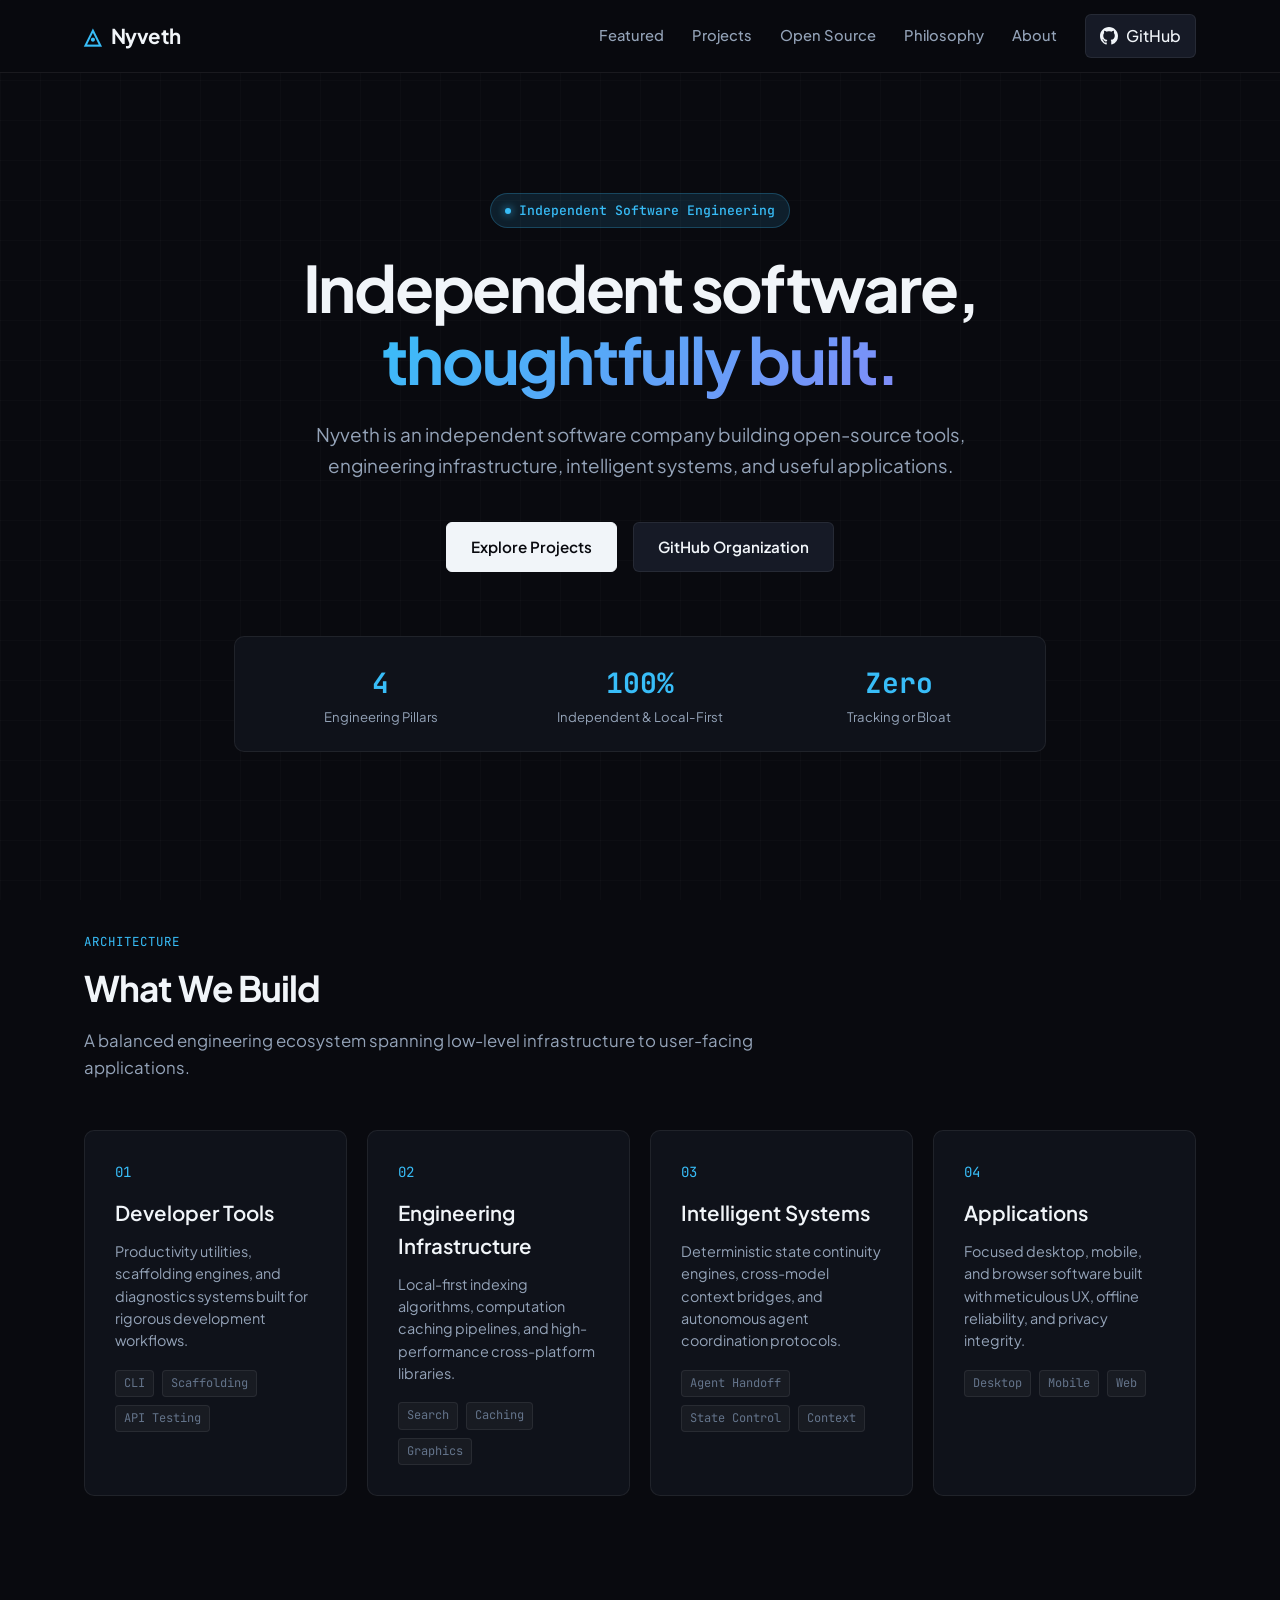
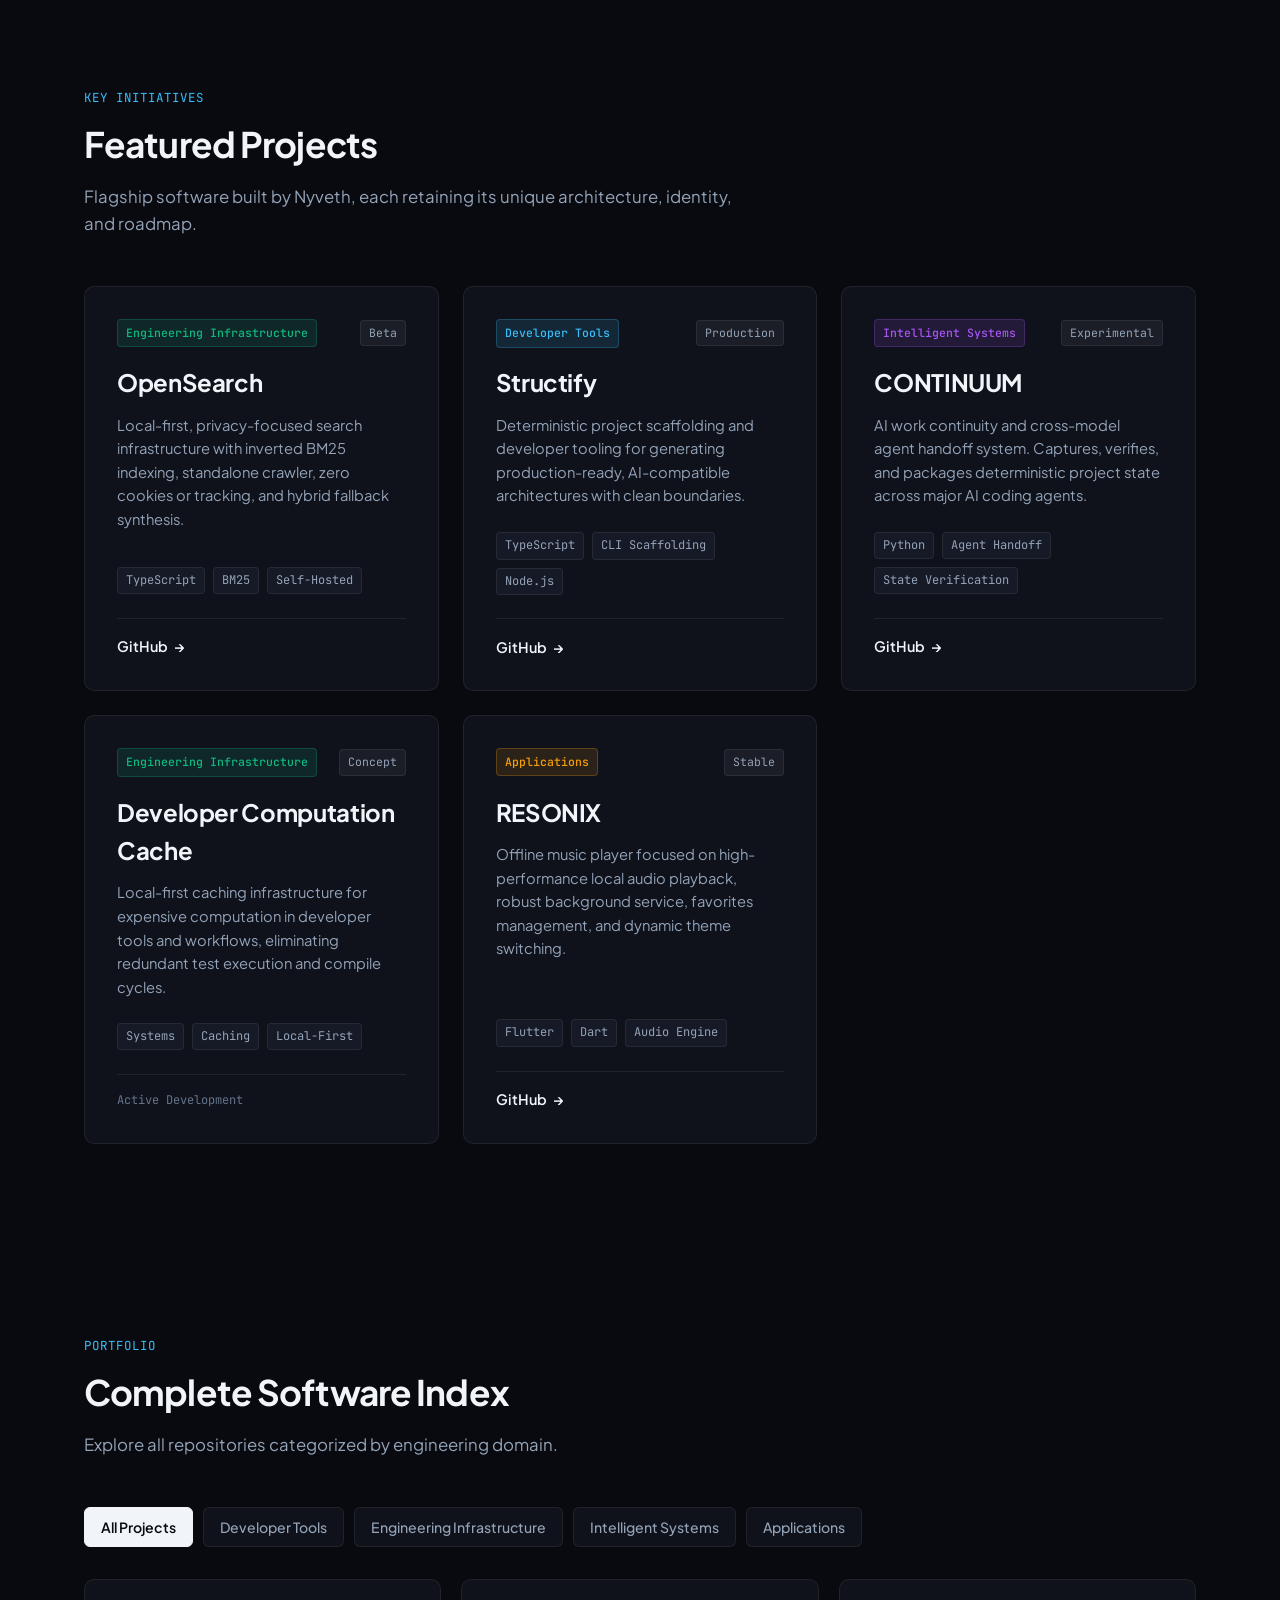
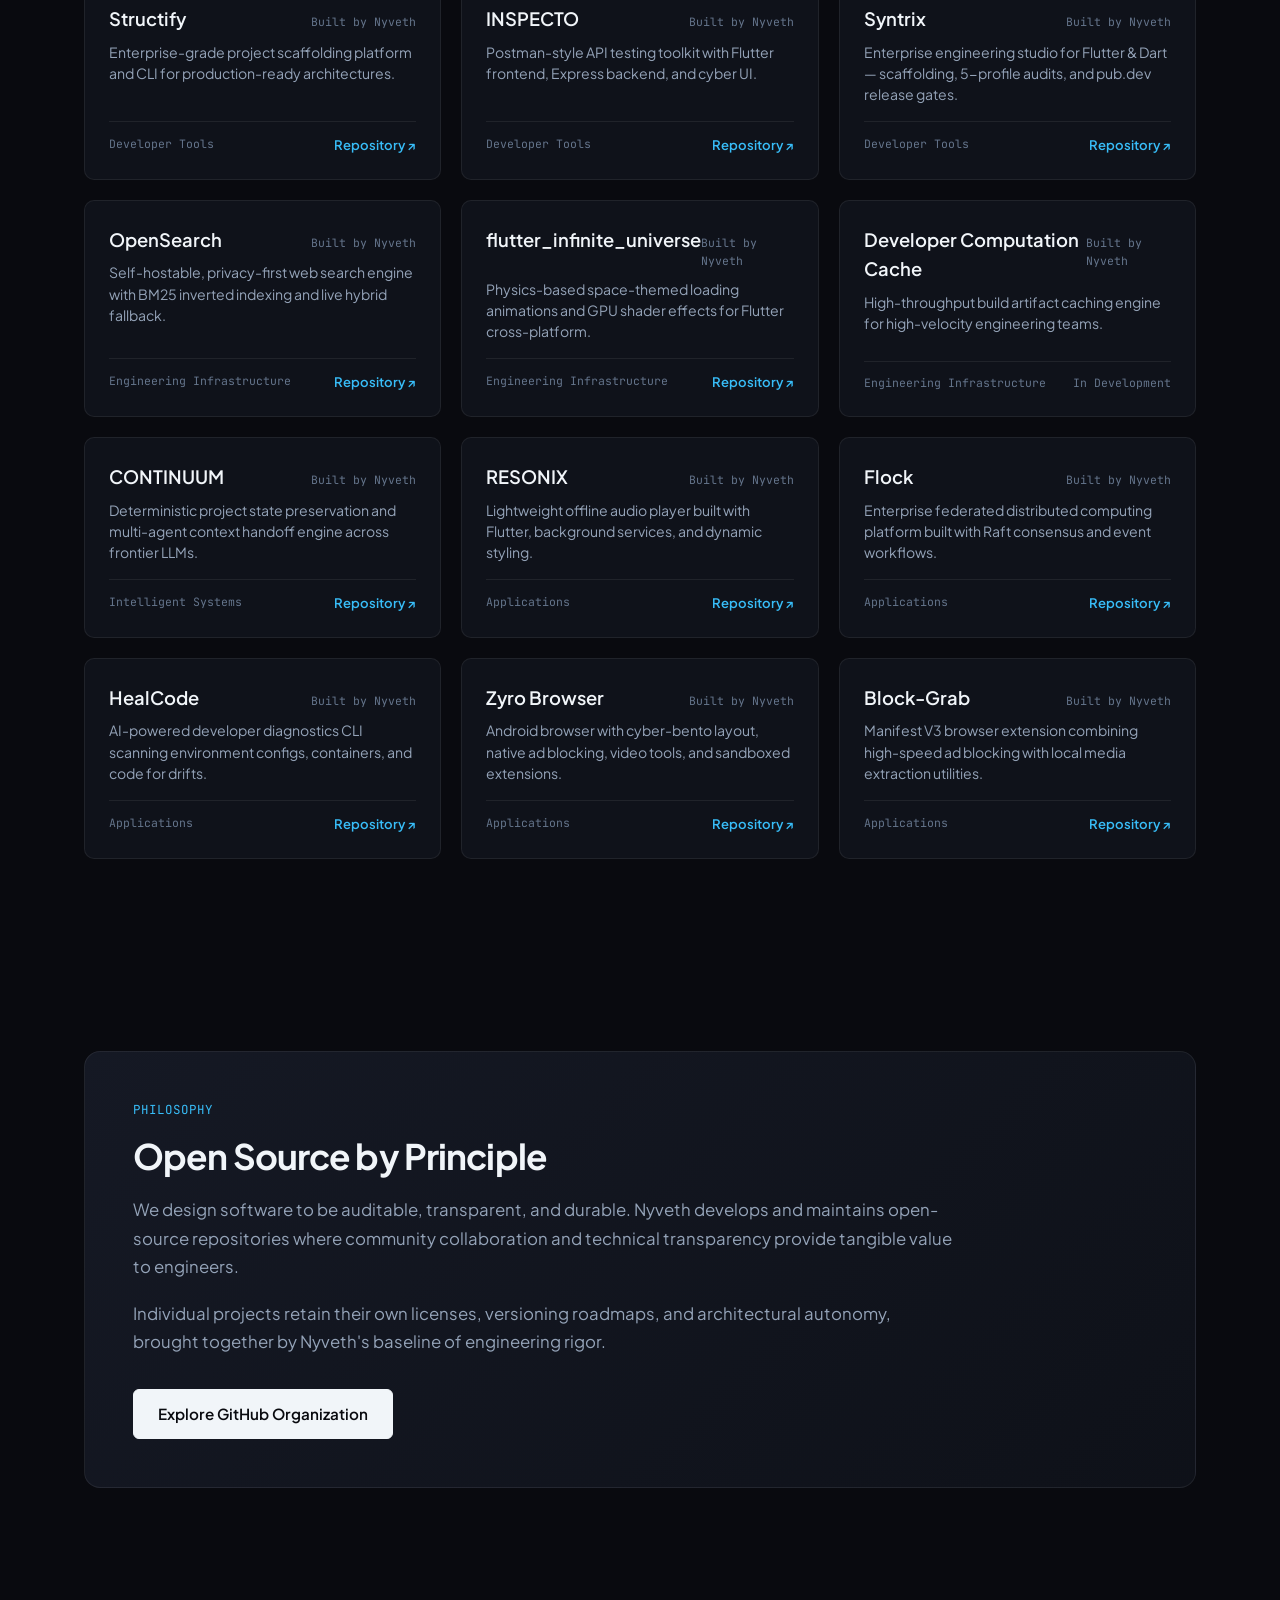
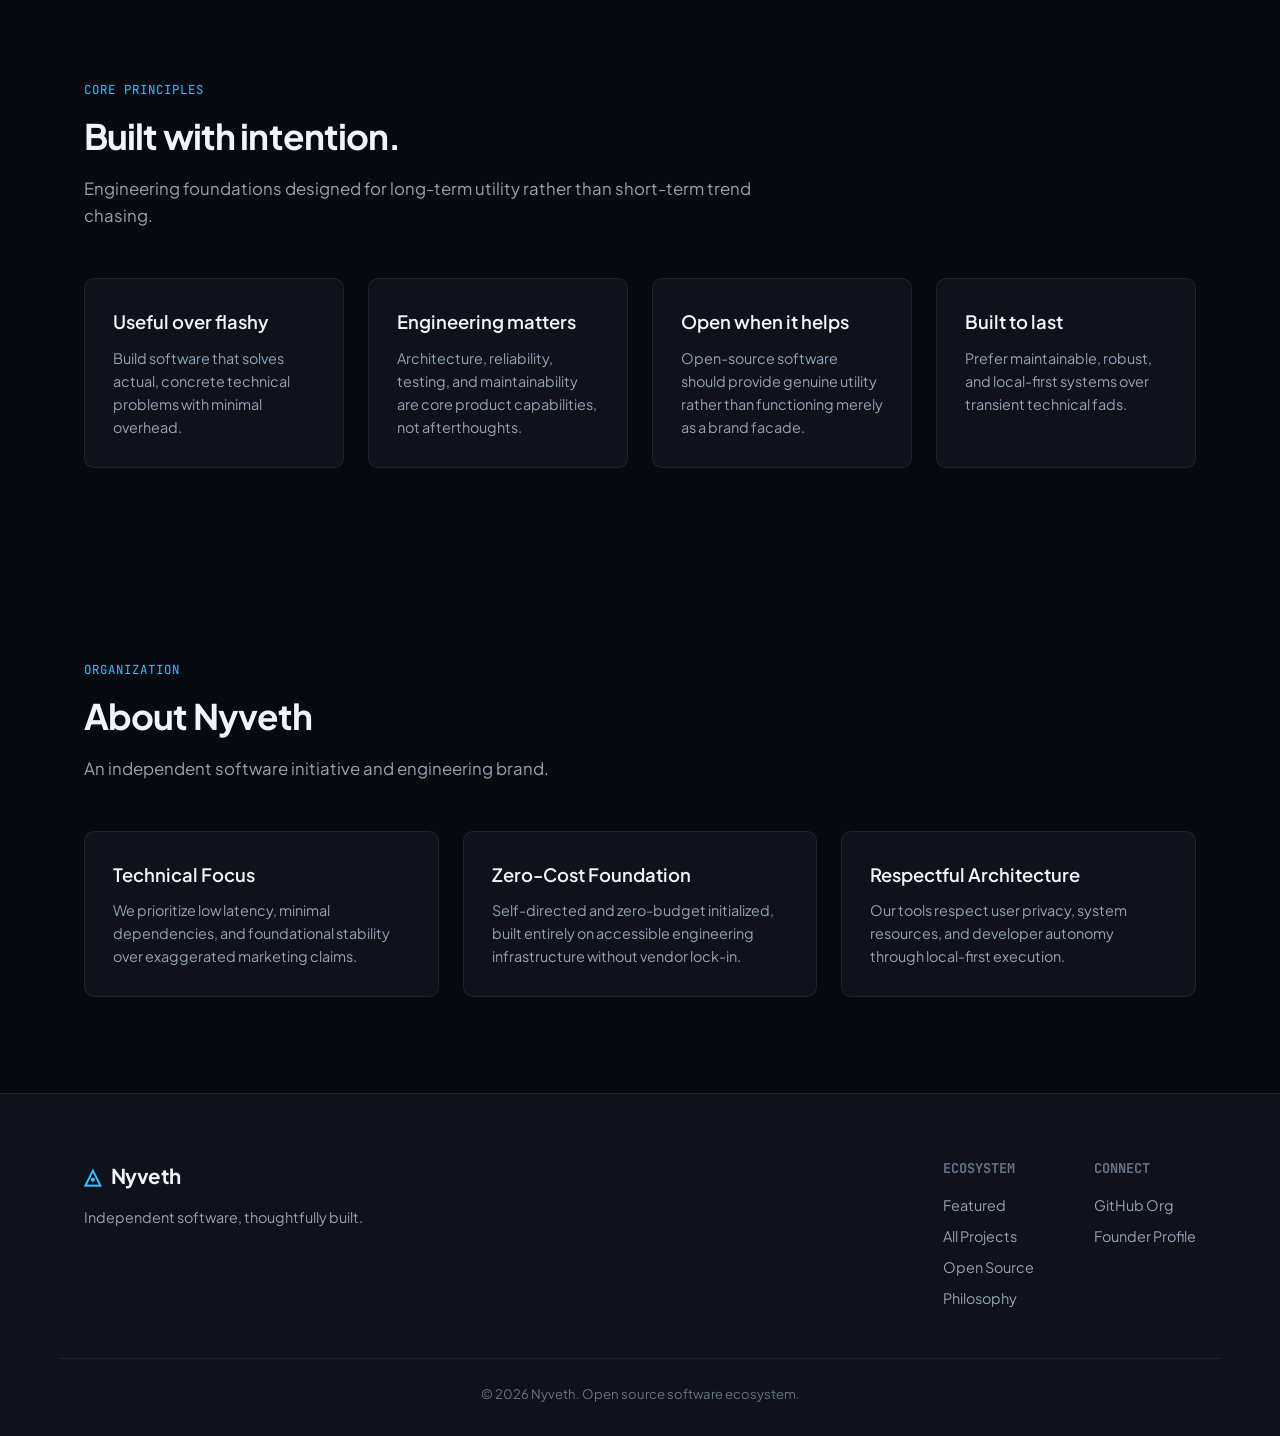
==== index.html @ ce67678b "feat: refine featured project cards per milestone 3 spec" ====
<!DOCTYPE html>
<html lang="en">
<head>
  <meta charset="UTF-8">
  <meta name="viewport" content="width=device-width, initial-scale=1.0">
  <title>Nyveth — Independent software, thoughtfully built.</title>
  <meta name="description" content="Nyveth is an independent software company building open-source tools, engineering infrastructure, intelligent systems, and useful applications.">
  <link rel="canonical" href="https://nyvethhq.github.io/">
  <link rel="icon" type="image/svg+xml" href="favicon.svg">

  <!-- Open Graph & Social Metadata -->
  <meta property="og:type" content="website">
  <meta property="og:url" content="https://nyvethhq.github.io/">
  <meta property="og:title" content="Nyveth — Independent software, thoughtfully built.">
  <meta property="og:description" content="Independent software company building open-source tools, engineering infrastructure, intelligent systems, and useful applications.">
  <meta property="og:site_name" content="Nyveth">
  
  <meta name="twitter:card" content="summary_large_image">
  <meta name="twitter:title" content="Nyveth — Independent software, thoughtfully built.">
  <meta name="twitter:description" content="Independent software company building open-source tools, engineering infrastructure, intelligent systems, and useful applications.">

  <!-- Fonts -->
  <link rel="preconnect" href="https://fonts.googleapis.com">
  <link rel="preconnect" href="https://fonts.gstatic.com" crossorigin>
  <link href="https://fonts.googleapis.com/css2?family=JetBrains+Mono:wght@400;500;600&family=Plus+Jakarta+Sans:wght@400;500;600;700&display=swap" rel="stylesheet">
  
  <!-- Modular Stylesheet -->
  <link rel="stylesheet" href="css/global.css">
</head>
<body>

  <!-- Background Canvas Grid Accent -->
  <div class="grid-background" aria-hidden="true"></div>

  <!-- Header Navigation -->
  <header class="site-header">
    <div class="container header-inner">
      <a href="#" class="brand-logo" id="nav-brand" aria-label="Nyveth Home">
        <span class="logo-symbol" aria-hidden="true">◬</span>
        <span class="brand-name">Nyveth</span>
      </a>

      <!-- Desktop & Mobile Navigation Links -->
      <nav class="site-nav" id="site-navigation" aria-label="Main Navigation">
        <a href="#featured" class="nav-link" id="nav-featured">Featured</a>
        <a href="#projects" class="nav-link" id="nav-projects">Projects</a>
        <a href="#open-source" class="nav-link" id="nav-os">Open Source</a>
        <a href="#philosophy" class="nav-link" id="nav-philosophy">Philosophy</a>
        <a href="#about" class="nav-link" id="nav-about">About</a>
        <a href="https://github.com/NyvethHQ" target="_blank" rel="noopener noreferrer" class="github-btn" id="nav-github-link">
          <svg width="18" height="18" viewBox="0 0 24 24" fill="currentColor" aria-hidden="true">
            <path d="M12 0C5.37 0 0 5.37 0 12c0 5.31 3.435 9.795 8.205 11.385.6.105.825-.255.825-.57 0-.285-.015-1.23-.015-2.235-3.015.555-3.795-.735-4.035-1.41-.135-.345-.72-1.41-1.23-1.695-.42-.225-1.02-.78-.015-.795.945-.015 1.62.87 1.845 1.23 1.08 1.815 2.805 1.305 3.495.99.105-.78.42-1.305.765-1.605-2.67-.3-5.46-1.335-5.46-5.925 0-1.305.465-2.385 1.23-3.225-.12-.3-.54-1.53.12-3.18 0 0 1.005-.315 3.3 1.23.96-.27 1.98-.405 3-.405s2.04.135 3 .405c2.295-1.56 3.3-1.23 3.3-1.23.66 1.65.24 2.88.12 3.18.765.84 1.23 1.905 1.23 3.225 0 4.605-2.805 5.625-5.475 5.925.435.375.81 1.095.81 2.22 0 1.605-.015 2.895-.015 3.3 0 .315.225.69.825.57A12.02 12.02 0 0024 12c0-6.63-5.37-12-12-12z"/>
          </svg>
          <span>GitHub</span>
        </a>
      </nav>

      <!-- Mobile Menu Toggle Button -->
      <button class="mobile-toggle" aria-controls="site-navigation" aria-expanded="false" aria-label="Toggle navigation menu">
        <svg viewBox="0 0 24 24" fill="none" stroke="currentColor" stroke-width="2" stroke-linecap="round" stroke-linejoin="round" aria-hidden="true">
          <line x1="3" y1="12" x2="21" y2="12"></line>
          <line x1="3" y1="6" x2="21" y2="6"></line>
          <line x1="3" y1="18" x2="21" y2="18"></line>
        </svg>
      </button>
    </div>
  </header>

  <main>
    <!-- Hero Section -->
    <section class="hero-section" id="hero">
      <div class="container hero-container">
        <div class="hero-badge">
          <span class="badge-dot" aria-hidden="true"></span>
          <span class="badge-text">Independent Software Engineering</span>
        </div>
        <h1 class="hero-title">Independent software, <br><span class="highlight-text">thoughtfully built.</span></h1>
        <p class="hero-subtitle">
          Nyveth is an independent software company building open-source tools, engineering infrastructure, intelligent systems, and useful applications.
        </p>
        <div class="hero-actions">
          <a href="#projects" class="btn btn-primary" id="hero-btn-projects">Explore Projects</a>
          <a href="https://github.com/NyvethHQ" target="_blank" rel="noopener noreferrer" class="btn btn-secondary" id="hero-btn-gh">GitHub Organization</a>
        </div>

        <div class="hero-stats">
          <div class="stat-card">
            <div class="stat-value">4</div>
            <div class="stat-label">Engineering Pillars</div>
          </div>
          <div class="stat-card">
            <div class="stat-value">100%</div>
            <div class="stat-label">Independent & Local-First</div>
          </div>
          <div class="stat-card">
            <div class="stat-value">Zero</div>
            <div class="stat-label">Tracking or Bloat</div>
          </div>
        </div>
      </div>
    </section>

    <!-- Four Pillars Section -->
    <section class="pillars-section" id="pillars">
      <div class="container">
        <div class="section-header">
          <div class="section-tag">Architecture</div>
          <h2 class="section-title">What We Build</h2>
          <p class="section-subtitle">A balanced engineering ecosystem spanning low-level infrastructure to user-facing applications.</p>
        </div>
        
        <div class="pillars-grid">
          <div class="pillar-card">
            <div class="pillar-num">01</div>
            <h3 class="pillar-title">Developer Tools</h3>
            <p class="pillar-desc">Productivity utilities, scaffolding engines, and diagnostics systems built for rigorous development workflows.</p>
            <div class="pillar-tags">
              <span>CLI</span><span>Scaffolding</span><span>API Testing</span>
            </div>
          </div>

          <div class="pillar-card">
            <div class="pillar-num">02</div>
            <h3 class="pillar-title">Engineering Infrastructure</h3>
            <p class="pillar-desc">Local-first indexing algorithms, computation caching pipelines, and high-performance cross-platform libraries.</p>
            <div class="pillar-tags">
              <span>Search</span><span>Caching</span><span>Graphics</span>
            </div>
          </div>

          <div class="pillar-card">
            <div class="pillar-num">03</div>
            <h3 class="pillar-title">Intelligent Systems</h3>
            <p class="pillar-desc">Deterministic state continuity engines, cross-model context bridges, and autonomous agent coordination protocols.</p>
            <div class="pillar-tags">
              <span>Agent Handoff</span><span>State Control</span><span>Context</span>
            </div>
          </div>

          <div class="pillar-card">
            <div class="pillar-num">04</div>
            <h3 class="pillar-title">Applications</h3>
            <p class="pillar-desc">Focused desktop, mobile, and browser software built with meticulous UX, offline reliability, and privacy integrity.</p>
            <div class="pillar-tags">
              <span>Desktop</span><span>Mobile</span><span>Web</span>
            </div>
          </div>
        </div>
      </div>
    </section>

    <!-- Featured Projects Section -->
    <section class="featured-section" id="featured">
      <div class="container">
        <div class="section-header">
          <div class="section-tag">Key Initiatives</div>
          <h2 class="section-title">Featured Projects</h2>
          <p class="section-subtitle">Flagship software built by Nyveth, each retaining its unique architecture, identity, and roadmap.</p>
        </div>

        <div class="featured-grid">
          
          <!-- OpenSearch -->
          <article class="featured-card">
            <div class="card-top">
              <span class="category-badge cat-infra">Engineering Infrastructure</span>
              <span class="maturity-badge">Beta</span>
            </div>
            <h3 class="card-title">OpenSearch</h3>
            <p class="card-desc">
              Local-first, privacy-focused search infrastructure with inverted BM25 indexing, standalone crawler, zero cookies or tracking, and hybrid fallback synthesis.
            </p>
            <div class="card-meta">
              <span class="tech-pill">TypeScript</span>
              <span class="tech-pill">BM25</span>
              <span class="tech-pill">Self-Hosted</span>
            </div>
            <div class="card-footer">
              <a href="https://github.com/Ashish6298/opensearch" target="_blank" rel="noopener noreferrer" class="card-link" id="feat-opensearch">
                <span>GitHub</span>
                <span class="arrow" aria-hidden="true">→</span>
              </a>
            </div>
          </article>

          <!-- Structify -->
          <article class="featured-card">
            <div class="card-top">
              <span class="category-badge cat-tools">Developer Tools</span>
              <span class="maturity-badge">Production</span>
            </div>
            <h3 class="card-title">Structify</h3>
            <p class="card-desc">
              Deterministic project scaffolding and developer tooling for generating production-ready, AI-compatible architectures with clean boundaries.
            </p>
            <div class="card-meta">
              <span class="tech-pill">TypeScript</span>
              <span class="tech-pill">CLI Scaffolding</span>
              <span class="tech-pill">Node.js</span>
            </div>
            <div class="card-footer">
              <a href="https://github.com/Ashish6298/Structify" target="_blank" rel="noopener noreferrer" class="card-link" id="feat-structify">
                <span>GitHub</span>
                <span class="arrow" aria-hidden="true">→</span>
              </a>
            </div>
          </article>

          <!-- CONTINUUM -->
          <article class="featured-card">
            <div class="card-top">
              <span class="category-badge cat-ai">Intelligent Systems</span>
              <span class="maturity-badge">Experimental</span>
            </div>
            <h3 class="card-title">CONTINUUM</h3>
            <p class="card-desc">
              AI work continuity and cross-model agent handoff system. Captures, verifies, and packages deterministic project state across major AI coding agents.
            </p>
            <div class="card-meta">
              <span class="tech-pill">Python</span>
              <span class="tech-pill">Agent Handoff</span>
              <span class="tech-pill">State Verification</span>
            </div>
            <div class="card-footer">
              <a href="https://github.com/Ashish6298/CONTINUUM" target="_blank" rel="noopener noreferrer" class="card-link" id="feat-continuum">
                <span>GitHub</span>
                <span class="arrow" aria-hidden="true">→</span>
              </a>
            </div>
          </article>

          <!-- Developer Computation Cache -->
          <article class="featured-card">
            <div class="card-top">
              <span class="category-badge cat-infra">Engineering Infrastructure</span>
              <span class="maturity-badge">Concept</span>
            </div>
            <h3 class="card-title">Developer Computation Cache</h3>
            <p class="card-desc">
              Local-first caching infrastructure for expensive computation in developer tools and workflows, eliminating redundant test execution and compile cycles.
            </p>
            <div class="card-meta">
              <span class="tech-pill">Systems</span>
              <span class="tech-pill">Caching</span>
              <span class="tech-pill">Local-First</span>
            </div>
            <div class="card-footer">
              <span class="stage-tag">Active Development</span>
            </div>
          </article>

          <!-- RESONIX -->
          <article class="featured-card">
            <div class="card-top">
              <span class="category-badge cat-apps">Applications</span>
              <span class="maturity-badge">Stable</span>
            </div>
            <h3 class="card-title">RESONIX</h3>
            <p class="card-desc">
              Offline music player focused on high-performance local audio playback, robust background service, favorites management, and dynamic theme switching.
            </p>
            <div class="card-meta">
              <span class="tech-pill">Flutter</span>
              <span class="tech-pill">Dart</span>
              <span class="tech-pill">Audio Engine</span>
            </div>
            <div class="card-footer">
              <a href="https://github.com/Ashish6298/RESONIX" target="_blank" rel="noopener noreferrer" class="card-link" id="feat-resonix">
                <span>GitHub</span>
                <span class="arrow" aria-hidden="true">→</span>
              </a>
            </div>
          </article>

        </div>
      </div>
    </section>

    <!-- Complete Projects Catalog -->
    <section class="projects-catalog" id="projects">
      <div class="container">
        <div class="section-header">
          <div class="section-tag">Portfolio</div>
          <h2 class="section-title">Complete Software Index</h2>
          <p class="section-subtitle">Explore all repositories categorized by engineering domain.</p>
        </div>

        <!-- Filter Tabs -->
        <div class="catalog-filters" role="tablist" aria-label="Portfolio Category Filters">
          <button class="filter-btn active" data-filter="all" id="filter-all" role="tab" aria-selected="true">All Projects</button>
          <button class="filter-btn" data-filter="tools" id="filter-tools" role="tab" aria-selected="false">Developer Tools</button>
          <button class="filter-btn" data-filter="infra" id="filter-infra" role="tab" aria-selected="false">Engineering Infrastructure</button>
          <button class="filter-btn" data-filter="ai" id="filter-ai" role="tab" aria-selected="false">Intelligent Systems</button>
          <button class="filter-btn" data-filter="apps" id="filter-apps" role="tab" aria-selected="false">Applications</button>
        </div>

        <!-- Catalog List Grid -->
        <div class="catalog-grid" id="catalog-list">

          <!-- Structify -->
          <div class="catalog-item" data-category="tools">
            <div class="item-header">
              <h4>Structify</h4>
              <span class="item-sub">Built by Nyveth</span>
            </div>
            <p class="item-desc">Enterprise-grade project scaffolding platform and CLI for production-ready architectures.</p>
            <div class="item-bottom">
              <span class="category-pill">Developer Tools</span>
              <a href="https://github.com/Ashish6298/Structify" target="_blank" rel="noopener noreferrer" class="item-link">Repository ↗</a>
            </div>
          </div>

          <!-- INSPECTO -->
          <div class="catalog-item" data-category="tools">
            <div class="item-header">
              <h4>INSPECTO</h4>
              <span class="item-sub">Built by Nyveth</span>
            </div>
            <p class="item-desc">Postman-style API testing toolkit with Flutter frontend, Express backend, and cyber UI.</p>
            <div class="item-bottom">
              <span class="category-pill">Developer Tools</span>
              <a href="https://github.com/Ashish6298/INSPECTO" target="_blank" rel="noopener noreferrer" class="item-link">Repository ↗</a>
            </div>
          </div>

          <!-- Syntrix -->
          <div class="catalog-item" data-category="tools">
            <div class="item-header">
              <h4>Syntrix</h4>
              <span class="item-sub">Built by Nyveth</span>
            </div>
            <p class="item-desc">Enterprise engineering studio for Flutter & Dart — scaffolding, 5-profile audits, and pub.dev release gates.</p>
            <div class="item-bottom">
              <span class="category-pill">Developer Tools</span>
              <a href="https://github.com/Ashish6298/Syntrix" target="_blank" rel="noopener noreferrer" class="item-link">Repository ↗</a>
            </div>
          </div>

          <!-- OpenSearch -->
          <div class="catalog-item" data-category="infra">
            <div class="item-header">
              <h4>OpenSearch</h4>
              <span class="item-sub">Built by Nyveth</span>
            </div>
            <p class="item-desc">Self-hostable, privacy-first web search engine with BM25 inverted indexing and live hybrid fallback.</p>
            <div class="item-bottom">
              <span class="category-pill">Engineering Infrastructure</span>
              <a href="https://github.com/Ashish6298/opensearch" target="_blank" rel="noopener noreferrer" class="item-link">Repository ↗</a>
            </div>
          </div>

          <!-- flutter_infinite_universe -->
          <div class="catalog-item" data-category="infra">
            <div class="item-header">
              <h4>flutter_infinite_universe</h4>
              <span class="item-sub">Built by Nyveth</span>
            </div>
            <p class="item-desc">Physics-based space-themed loading animations and GPU shader effects for Flutter cross-platform.</p>
            <div class="item-bottom">
              <span class="category-pill">Engineering Infrastructure</span>
              <a href="https://github.com/Ashish6298/flutter_infinite_universe" target="_blank" rel="noopener noreferrer" class="item-link">Repository ↗</a>
            </div>
          </div>

          <!-- Developer Computation Cache -->
          <div class="catalog-item" data-category="infra">
            <div class="item-header">
              <h4>Developer Computation Cache</h4>
              <span class="item-sub">Built by Nyveth</span>
            </div>
            <p class="item-desc">High-throughput build artifact caching engine for high-velocity engineering teams.</p>
            <div class="item-bottom">
              <span class="category-pill">Engineering Infrastructure</span>
              <span class="status-indicator">In Development</span>
            </div>
          </div>

          <!-- CONTINUUM -->
          <div class="catalog-item" data-category="ai">
            <div class="item-header">
              <h4>CONTINUUM</h4>
              <span class="item-sub">Built by Nyveth</span>
            </div>
            <p class="item-desc">Deterministic project state preservation and multi-agent context handoff engine across frontier LLMs.</p>
            <div class="item-bottom">
              <span class="category-pill">Intelligent Systems</span>
              <a href="https://github.com/Ashish6298/CONTINUUM" target="_blank" rel="noopener noreferrer" class="item-link">Repository ↗</a>
            </div>
          </div>

          <!-- RESONIX -->
          <div class="catalog-item" data-category="apps">
            <div class="item-header">
              <h4>RESONIX</h4>
              <span class="item-sub">Built by Nyveth</span>
            </div>
            <p class="item-desc">Lightweight offline audio player built with Flutter, background services, and dynamic styling.</p>
            <div class="item-bottom">
              <span class="category-pill">Applications</span>
              <a href="https://github.com/Ashish6298/RESONIX" target="_blank" rel="noopener noreferrer" class="item-link">Repository ↗</a>
            </div>
          </div>

          <!-- Flock -->
          <div class="catalog-item" data-category="apps">
            <div class="item-header">
              <h4>Flock</h4>
              <span class="item-sub">Built by Nyveth</span>
            </div>
            <p class="item-desc">Enterprise federated distributed computing platform built with Raft consensus and event workflows.</p>
            <div class="item-bottom">
              <span class="category-pill">Applications</span>
              <a href="https://github.com/Ashish6298/Flock" target="_blank" rel="noopener noreferrer" class="item-link">Repository ↗</a>
            </div>
          </div>

          <!-- HealCode -->
          <div class="catalog-item" data-category="apps">
            <div class="item-header">
              <h4>HealCode</h4>
              <span class="item-sub">Built by Nyveth</span>
            </div>
            <p class="item-desc">AI-powered developer diagnostics CLI scanning environment configs, containers, and code for drifts.</p>
            <div class="item-bottom">
              <span class="category-pill">Applications</span>
              <a href="https://github.com/Ashish6298/HealCode" target="_blank" rel="noopener noreferrer" class="item-link">Repository ↗</a>
            </div>
          </div>

          <!-- Zyro -->
          <div class="catalog-item" data-category="apps">
            <div class="item-header">
              <h4>Zyro Browser</h4>
              <span class="item-sub">Built by Nyveth</span>
            </div>
            <p class="item-desc">Android browser with cyber-bento layout, native ad blocking, video tools, and sandboxed extensions.</p>
            <div class="item-bottom">
              <span class="category-pill">Applications</span>
              <a href="https://github.com/Ashish6298/zyro" target="_blank" rel="noopener noreferrer" class="item-link">Repository ↗</a>
            </div>
          </div>

          <!-- Block-Grab -->
          <div class="catalog-item" data-category="apps">
            <div class="item-header">
              <h4>Block-Grab</h4>
              <span class="item-sub">Built by Nyveth</span>
            </div>
            <p class="item-desc">Manifest V3 browser extension combining high-speed ad blocking with local media extraction utilities.</p>
            <div class="item-bottom">
              <span class="category-pill">Applications</span>
              <a href="https://github.com/Ashish6298/Block-Grab" target="_blank" rel="noopener noreferrer" class="item-link">Repository ↗</a>
            </div>
          </div>

        </div>
      </div>
    </section>

    <!-- Open Source Section -->
    <section class="os-section" id="open-source">
      <div class="container">
        <div class="os-card">
          <div class="os-content">
            <div class="section-tag">Philosophy</div>
            <h2 class="section-title">Open Source by Principle</h2>
            <p class="os-text">
              We design software to be auditable, transparent, and durable. Nyveth develops and maintains open-source repositories where community collaboration and technical transparency provide tangible value to engineers.
            </p>
            <p class="os-text">
              Individual projects retain their own licenses, versioning roadmaps, and architectural autonomy, brought together by Nyveth's baseline of engineering rigor.
            </p>
            <div class="os-actions">
              <a href="https://github.com/NyvethHQ" target="_blank" rel="noopener noreferrer" class="btn btn-primary" id="os-gh-btn">Explore GitHub Organization</a>
            </div>
          </div>
        </div>
      </div>
    </section>

    <!-- Engineering Philosophy Section -->
    <section class="philosophy-section" id="philosophy">
      <div class="container">
        <div class="section-header">
          <div class="section-tag">Core Principles</div>
          <h2 class="section-title">Built with intention.</h2>
          <p class="section-subtitle">Engineering foundations designed for long-term utility rather than short-term trend chasing.</p>
        </div>

        <div class="principles-grid">
          <div class="principle-card">
            <h3>Useful over flashy</h3>
            <p>Build software that solves actual, concrete technical problems with minimal overhead.</p>
          </div>
          <div class="principle-card">
            <h3>Engineering matters</h3>
            <p>Architecture, reliability, testing, and maintainability are core product capabilities, not afterthoughts.</p>
          </div>
          <div class="principle-card">
            <h3>Open when it helps</h3>
            <p>Open-source software should provide genuine utility rather than functioning merely as a brand facade.</p>
          </div>
          <div class="principle-card">
            <h3>Built to last</h3>
            <p>Prefer maintainable, robust, and local-first systems over transient technical fads.</p>
          </div>
        </div>
      </div>
    </section>

    <!-- About Section -->
    <section class="about-section" id="about">
      <div class="container">
        <div class="section-header">
          <div class="section-tag">Organization</div>
          <h2 class="section-title">About Nyveth</h2>
          <p class="section-subtitle">An independent software initiative and engineering brand.</p>
        </div>

        <div class="principles-grid">
          <div class="principle-card">
            <h3>Technical Focus</h3>
            <p>We prioritize low latency, minimal dependencies, and foundational stability over exaggerated marketing claims.</p>
          </div>
          <div class="principle-card">
            <h3>Zero-Cost Foundation</h3>
            <p>Self-directed and zero-budget initialized, built entirely on accessible engineering infrastructure without vendor lock-in.</p>
          </div>
          <div class="principle-card">
            <h3>Respectful Architecture</h3>
            <p>Our tools respect user privacy, system resources, and developer autonomy through local-first execution.</p>
          </div>
        </div>
      </div>
    </section>

  </main>

  <!-- Footer -->
  <footer class="site-footer" id="contact">
    <div class="container footer-inner">
      <div class="footer-brand">
        <div class="brand-logo">
          <span class="logo-symbol" aria-hidden="true">◬</span>
          <span class="brand-name">Nyveth</span>
        </div>
        <p class="footer-tagline">Independent software, thoughtfully built.</p>
      </div>

      <div class="footer-links">
        <div class="link-group">
          <h5>Ecosystem</h5>
          <a href="#featured">Featured</a>
          <a href="#projects">All Projects</a>
          <a href="#open-source">Open Source</a>
          <a href="#philosophy">Philosophy</a>
        </div>
        <div class="link-group">
          <h5>Connect</h5>
          <a href="https://github.com/NyvethHQ" target="_blank" rel="noopener noreferrer">GitHub Org</a>
          <a href="https://github.com/Ashish6298" target="_blank" rel="noopener noreferrer">Founder Profile</a>
        </div>
      </div>
    </div>
    <div class="container footer-bottom">
      <p>&copy; <span id="current-year">2026</span> Nyveth. Open source software ecosystem.</p>
    </div>
  </footer>

  <!-- Modular Scripts -->
  <script type="module" src="js/main.js"></script>
</body>
</html>
---- css/global.css ----
@import url('tokens.css');
@import url('reset.css');
@import url('components.css');
@import url('responsive.css');
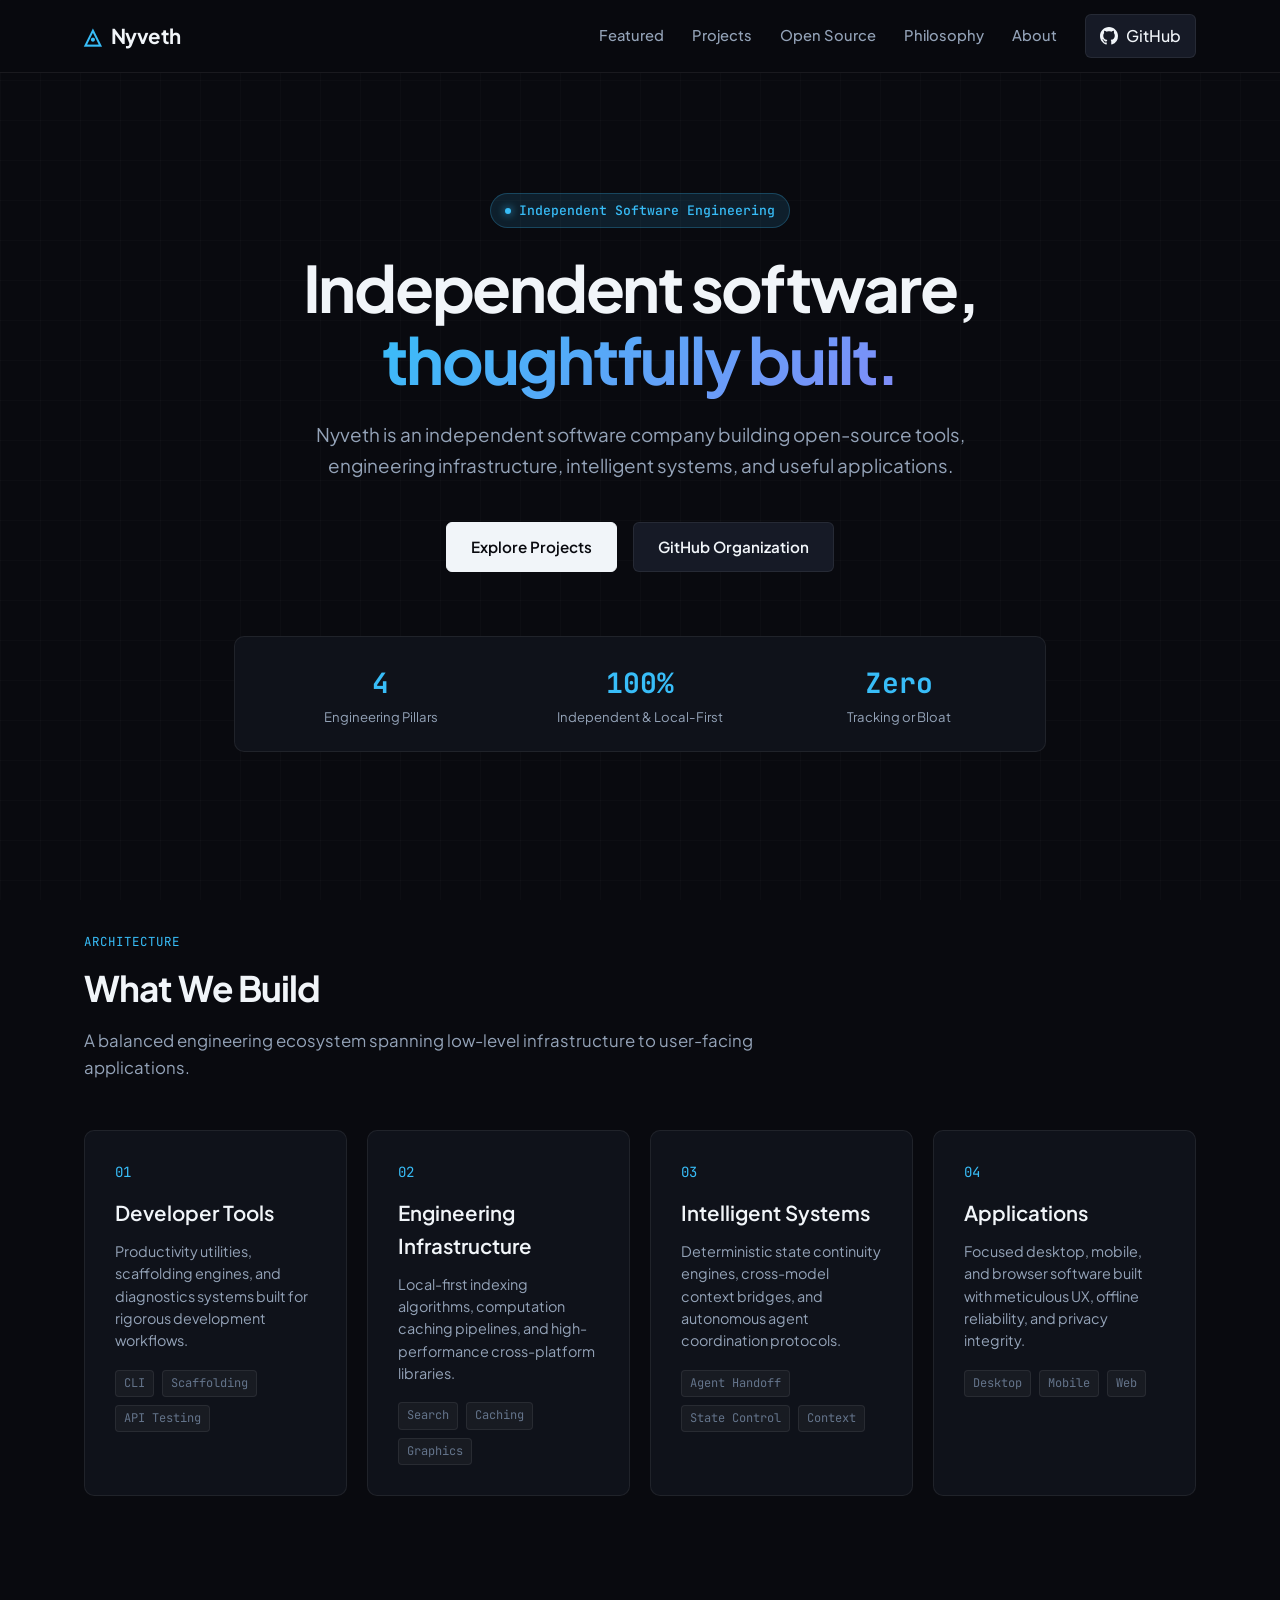
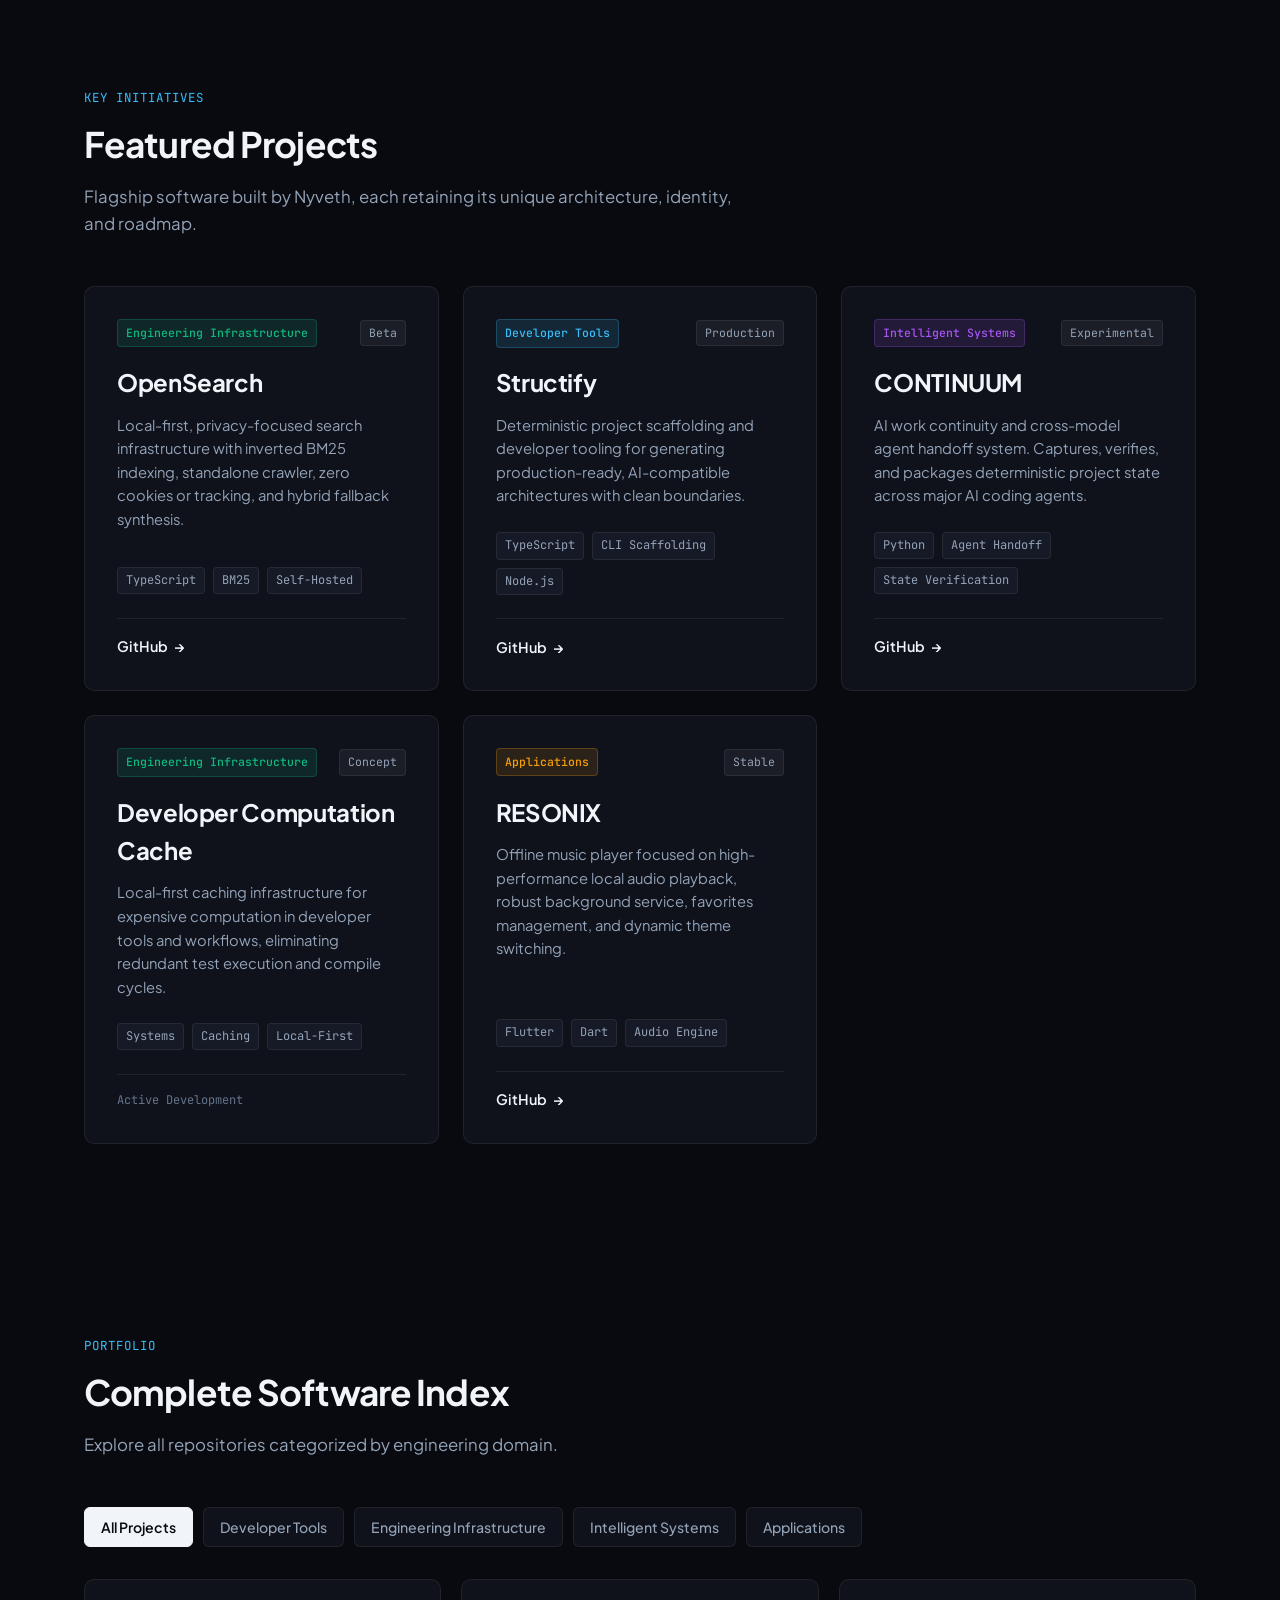
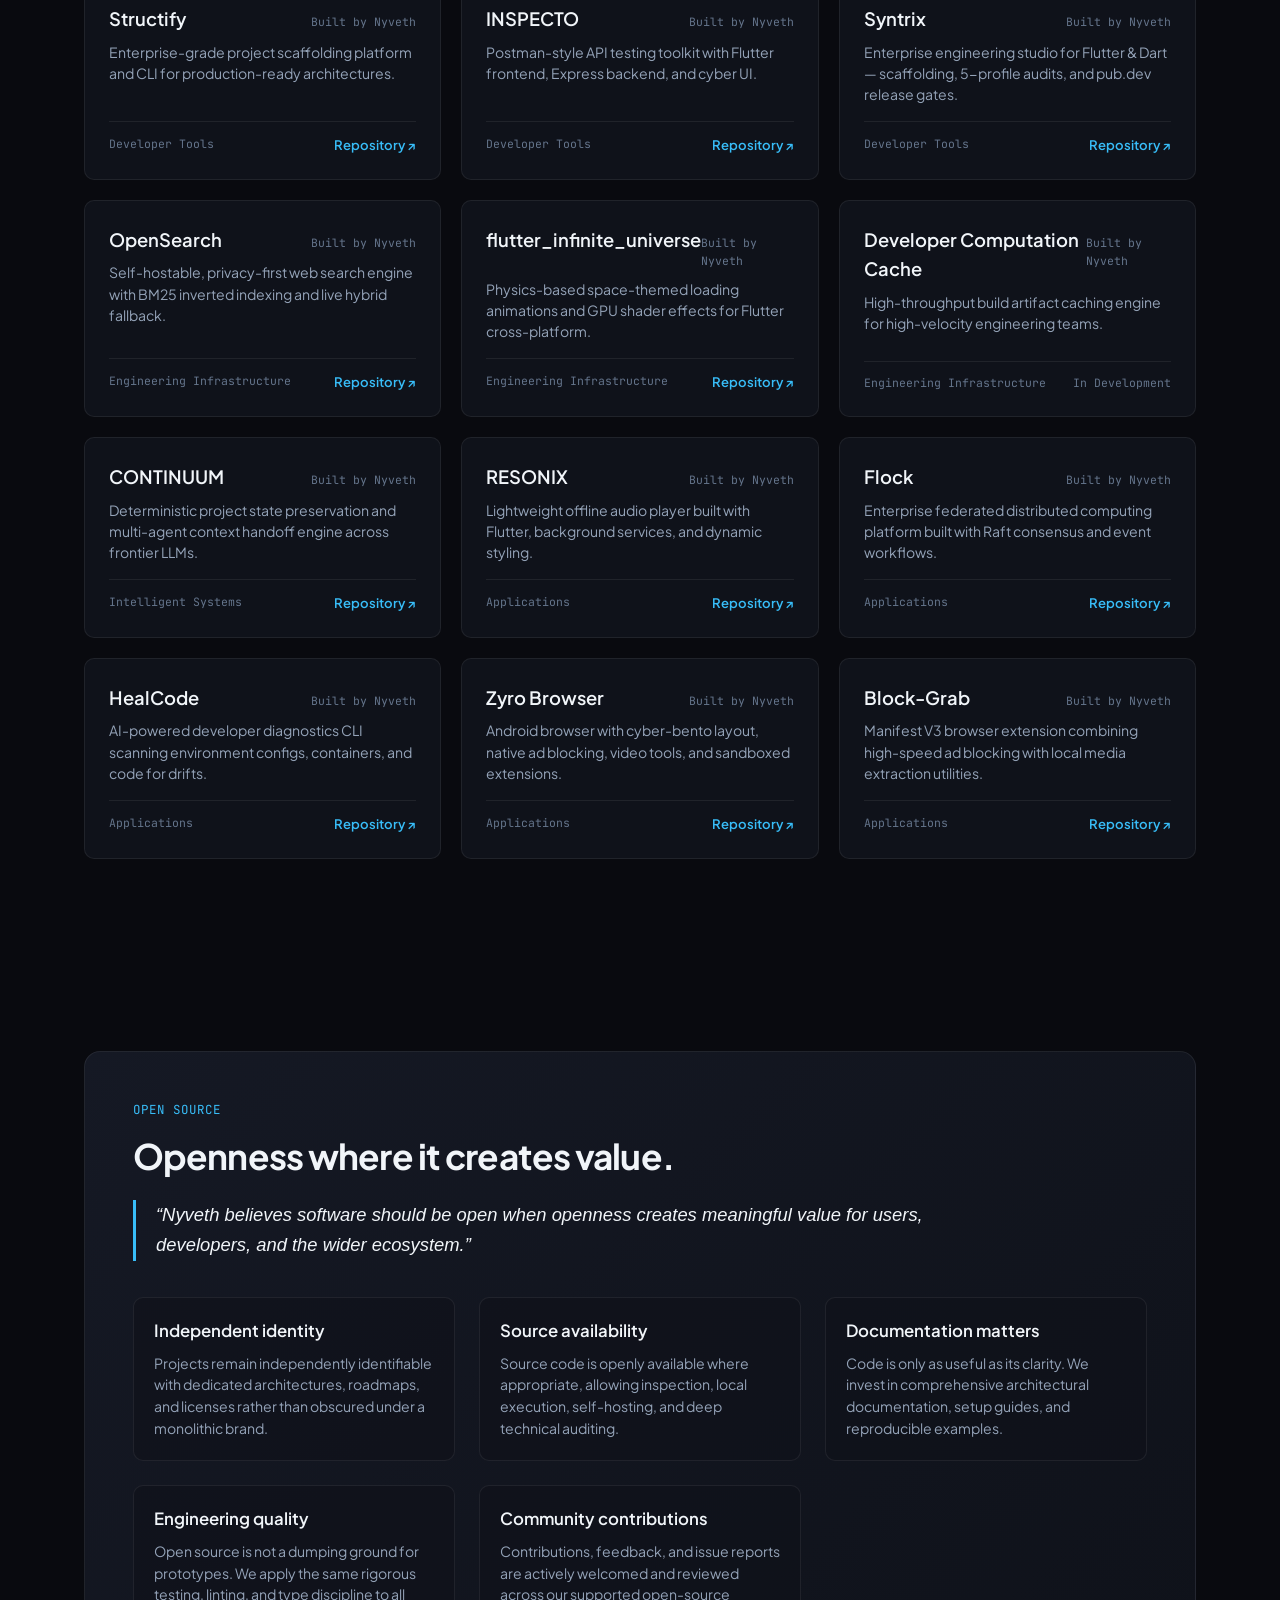
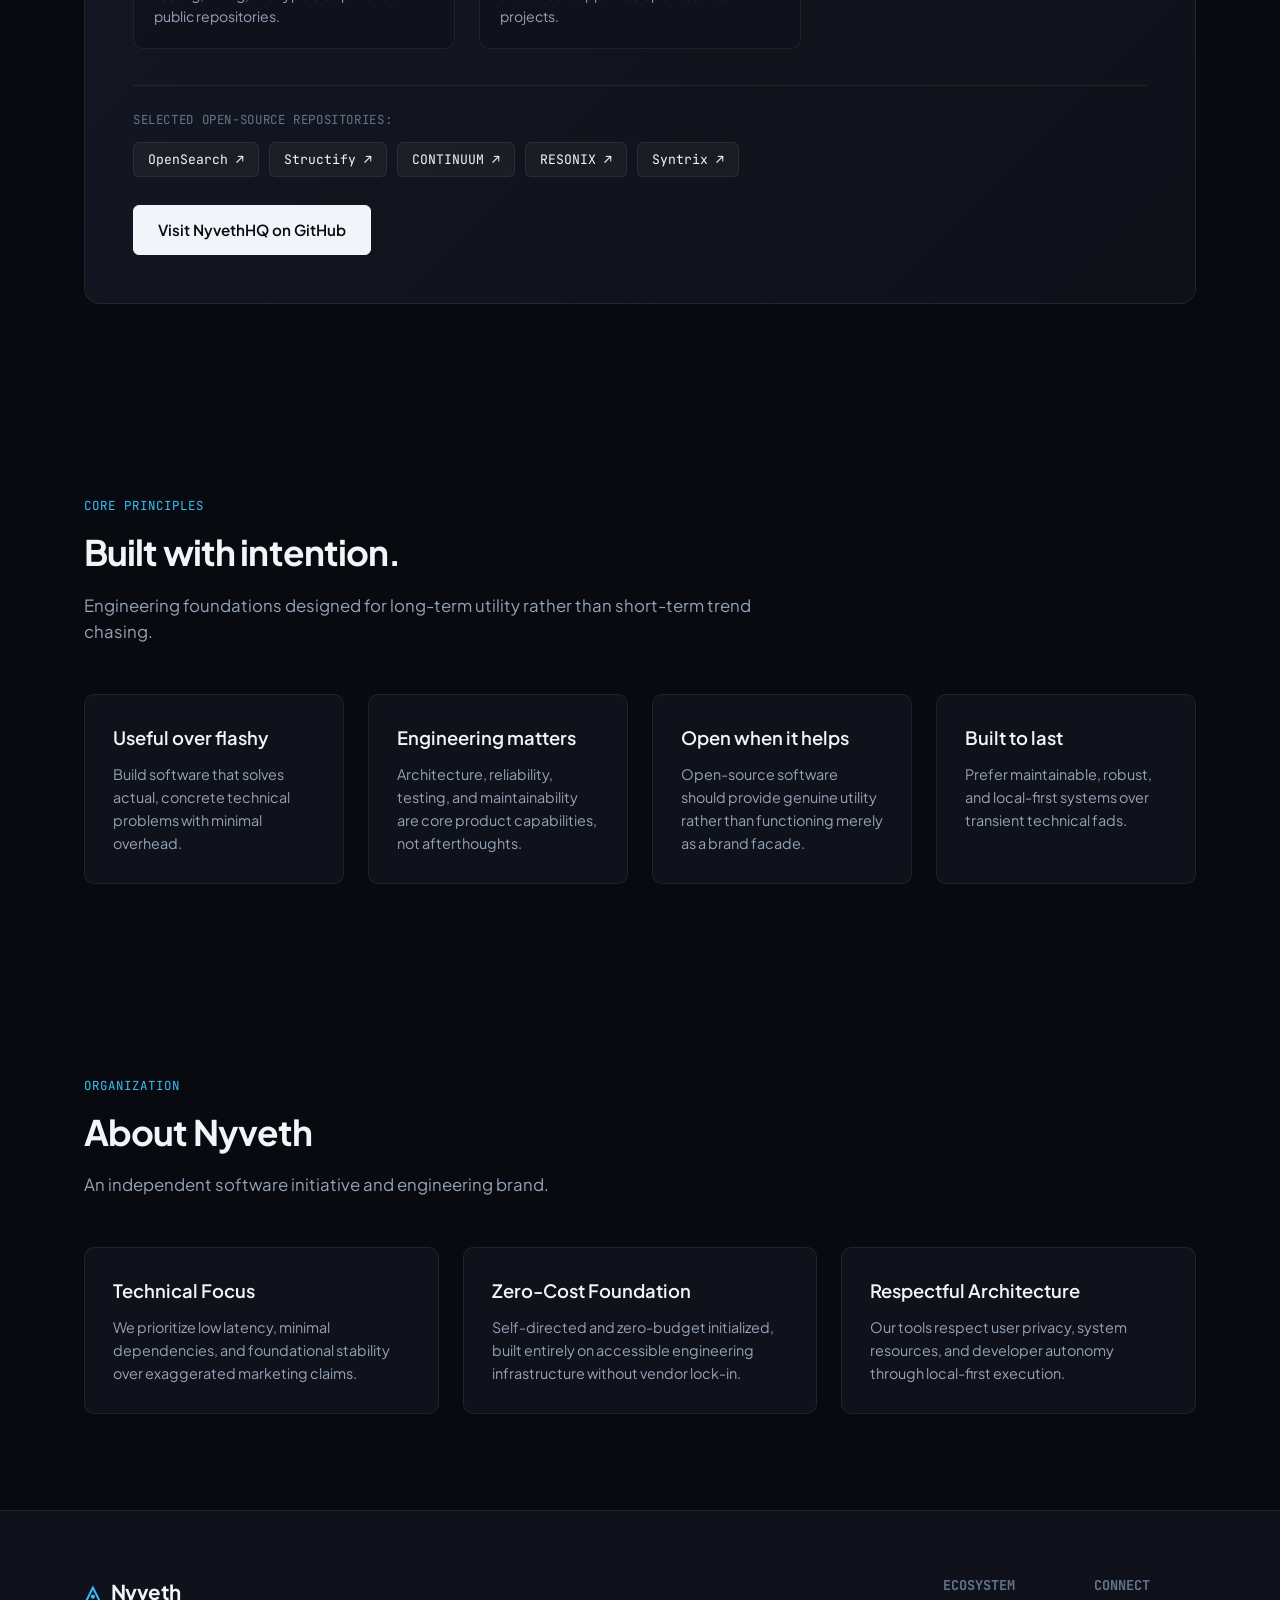
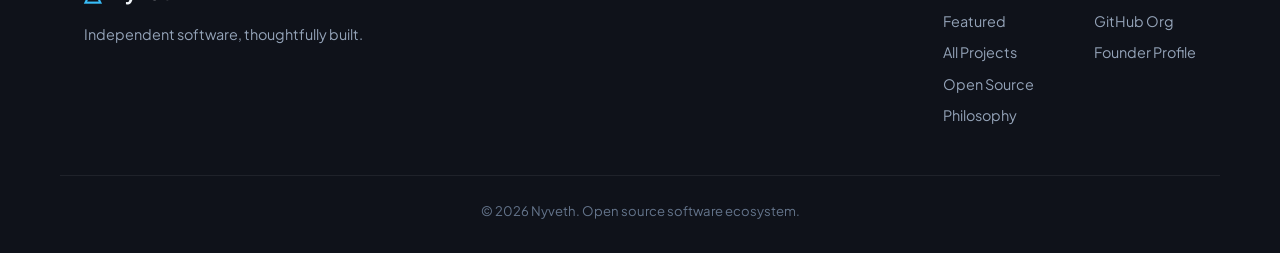
==== commit 187041ea: "feat: implement milestone 5 open source section" ====
--- a/index.html
+++ b/index.html
@@ -462,16 +462,48 @@
       <div class="container">
         <div class="os-card">
           <div class="os-content">
-            <div class="section-tag">Philosophy</div>
-            <h2 class="section-title">Open Source by Principle</h2>
-            <p class="os-text">
-              We design software to be auditable, transparent, and durable. Nyveth develops and maintains open-source repositories where community collaboration and technical transparency provide tangible value to engineers.
-            </p>
-            <p class="os-text">
-              Individual projects retain their own licenses, versioning roadmaps, and architectural autonomy, brought together by Nyveth's baseline of engineering rigor.
-            </p>
+            <div class="section-tag">Open Source</div>
+            <h2 class="section-title">Openness where it creates value.</h2>
+            <blockquote class="os-quote">
+              “Nyveth believes software should be open when openness creates meaningful value for users, developers, and the wider ecosystem.”
+            </blockquote>
+            
+            <div class="os-grid">
+              <div class="os-point">
+                <h4>Independent identity</h4>
+                <p>Projects remain independently identifiable with dedicated architectures, roadmaps, and licenses rather than obscured under a monolithic brand.</p>
+              </div>
+              <div class="os-point">
+                <h4>Source availability</h4>
+                <p>Source code is openly available where appropriate, allowing inspection, local execution, self-hosting, and deep technical auditing.</p>
+              </div>
+              <div class="os-point">
+                <h4>Documentation matters</h4>
+                <p>Code is only as useful as its clarity. We invest in comprehensive architectural documentation, setup guides, and reproducible examples.</p>
+              </div>
+              <div class="os-point">
+                <h4>Engineering quality</h4>
+                <p>Open source is not a dumping ground for prototypes. We apply the same rigorous testing, linting, and type discipline to all public repositories.</p>
+              </div>
+              <div class="os-point">
+                <h4>Community contributions</h4>
+                <p>Contributions, feedback, and issue reports are actively welcomed and reviewed across our supported open-source projects.</p>
+              </div>
+            </div>
+
+            <div class="os-featured-repos">
+              <span class="os-repos-label">Selected Open-Source Repositories:</span>
+              <div class="os-repo-links">
+                <a href="https://github.com/Ashish6298/opensearch" target="_blank" rel="noopener noreferrer" class="os-repo-tag">OpenSearch ↗</a>
+                <a href="https://github.com/Ashish6298/Structify" target="_blank" rel="noopener noreferrer" class="os-repo-tag">Structify ↗</a>
+                <a href="https://github.com/Ashish6298/CONTINUUM" target="_blank" rel="noopener noreferrer" class="os-repo-tag">CONTINUUM ↗</a>
+                <a href="https://github.com/Ashish6298/RESONIX" target="_blank" rel="noopener noreferrer" class="os-repo-tag">RESONIX ↗</a>
+                <a href="https://github.com/Ashish6298/Syntrix" target="_blank" rel="noopener noreferrer" class="os-repo-tag">Syntrix ↗</a>
+              </div>
+            </div>
+
             <div class="os-actions">
-              <a href="https://github.com/NyvethHQ" target="_blank" rel="noopener noreferrer" class="btn btn-primary" id="os-gh-btn">Explore GitHub Organization</a>
+              <a href="https://github.com/NyvethHQ" target="_blank" rel="noopener noreferrer" class="btn btn-primary" id="os-gh-btn">Visit NyvethHQ on GitHub</a>
             </div>
           </div>
         </div>
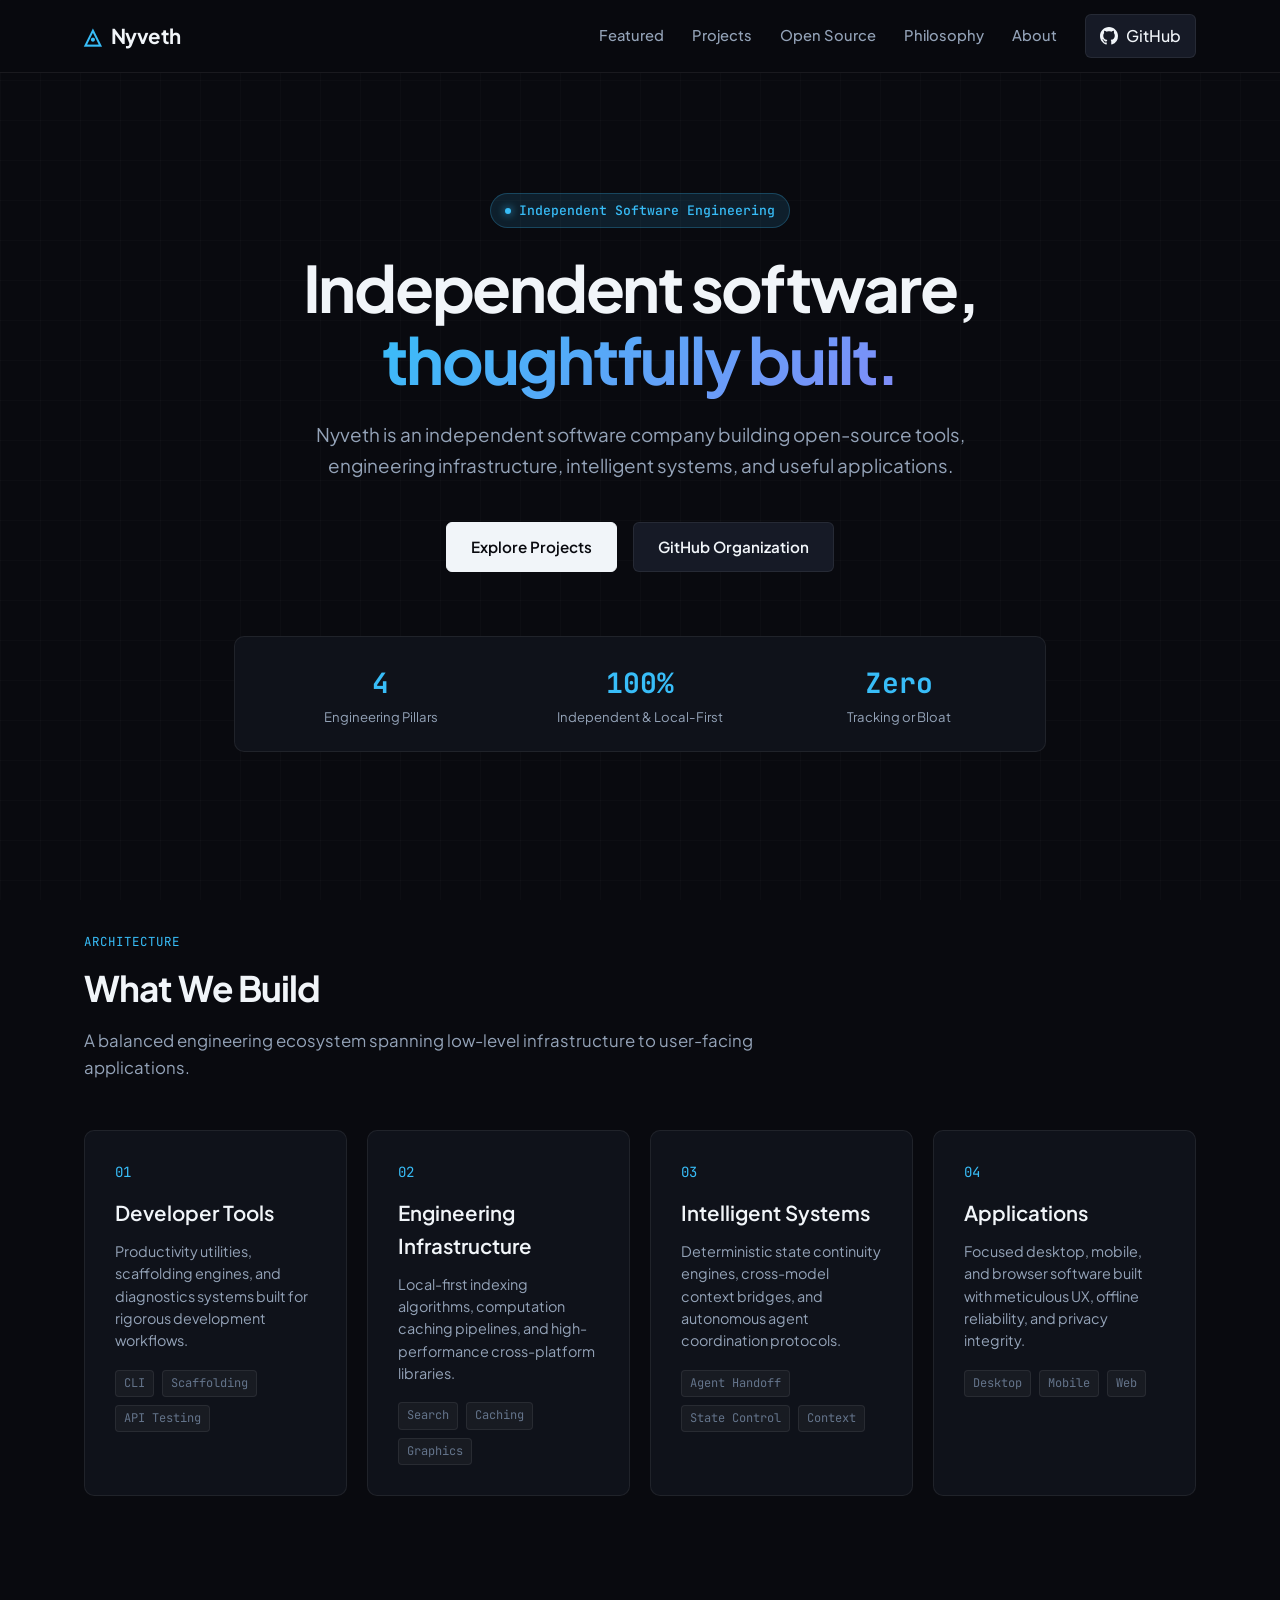
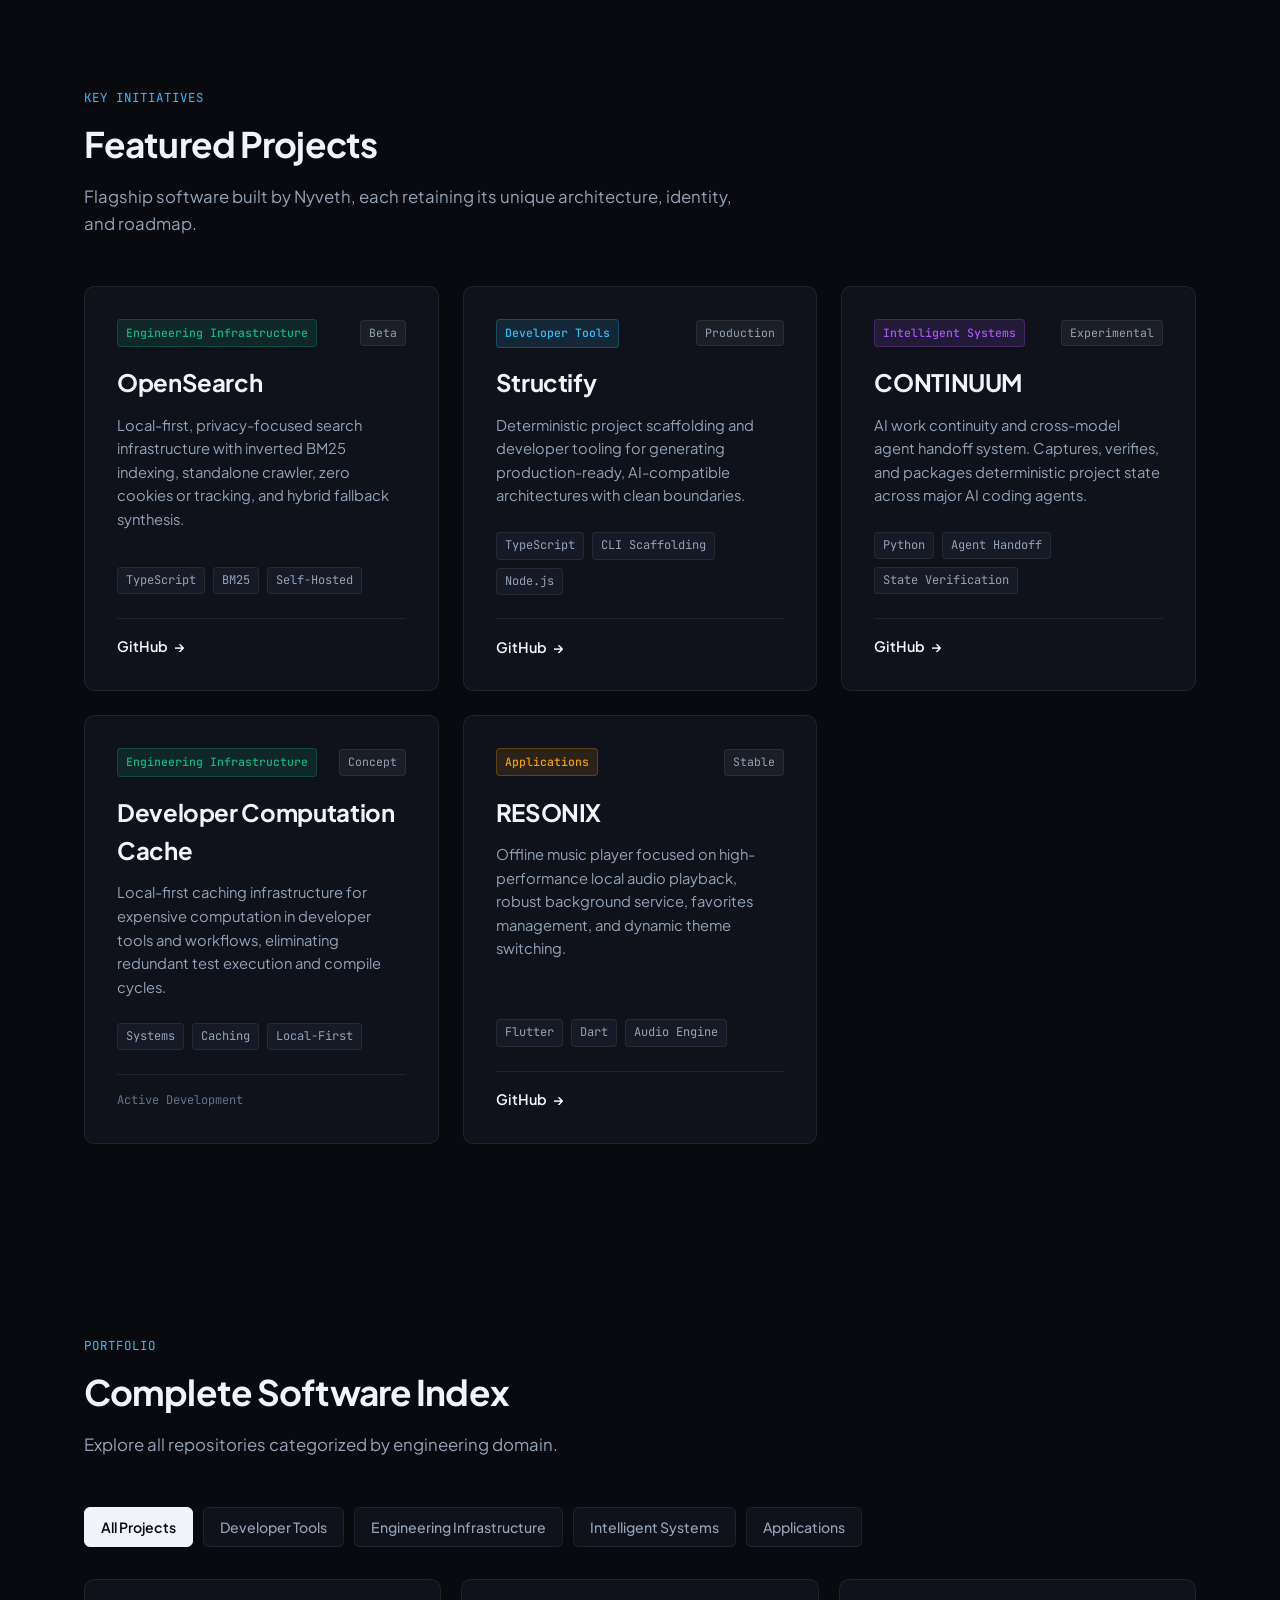
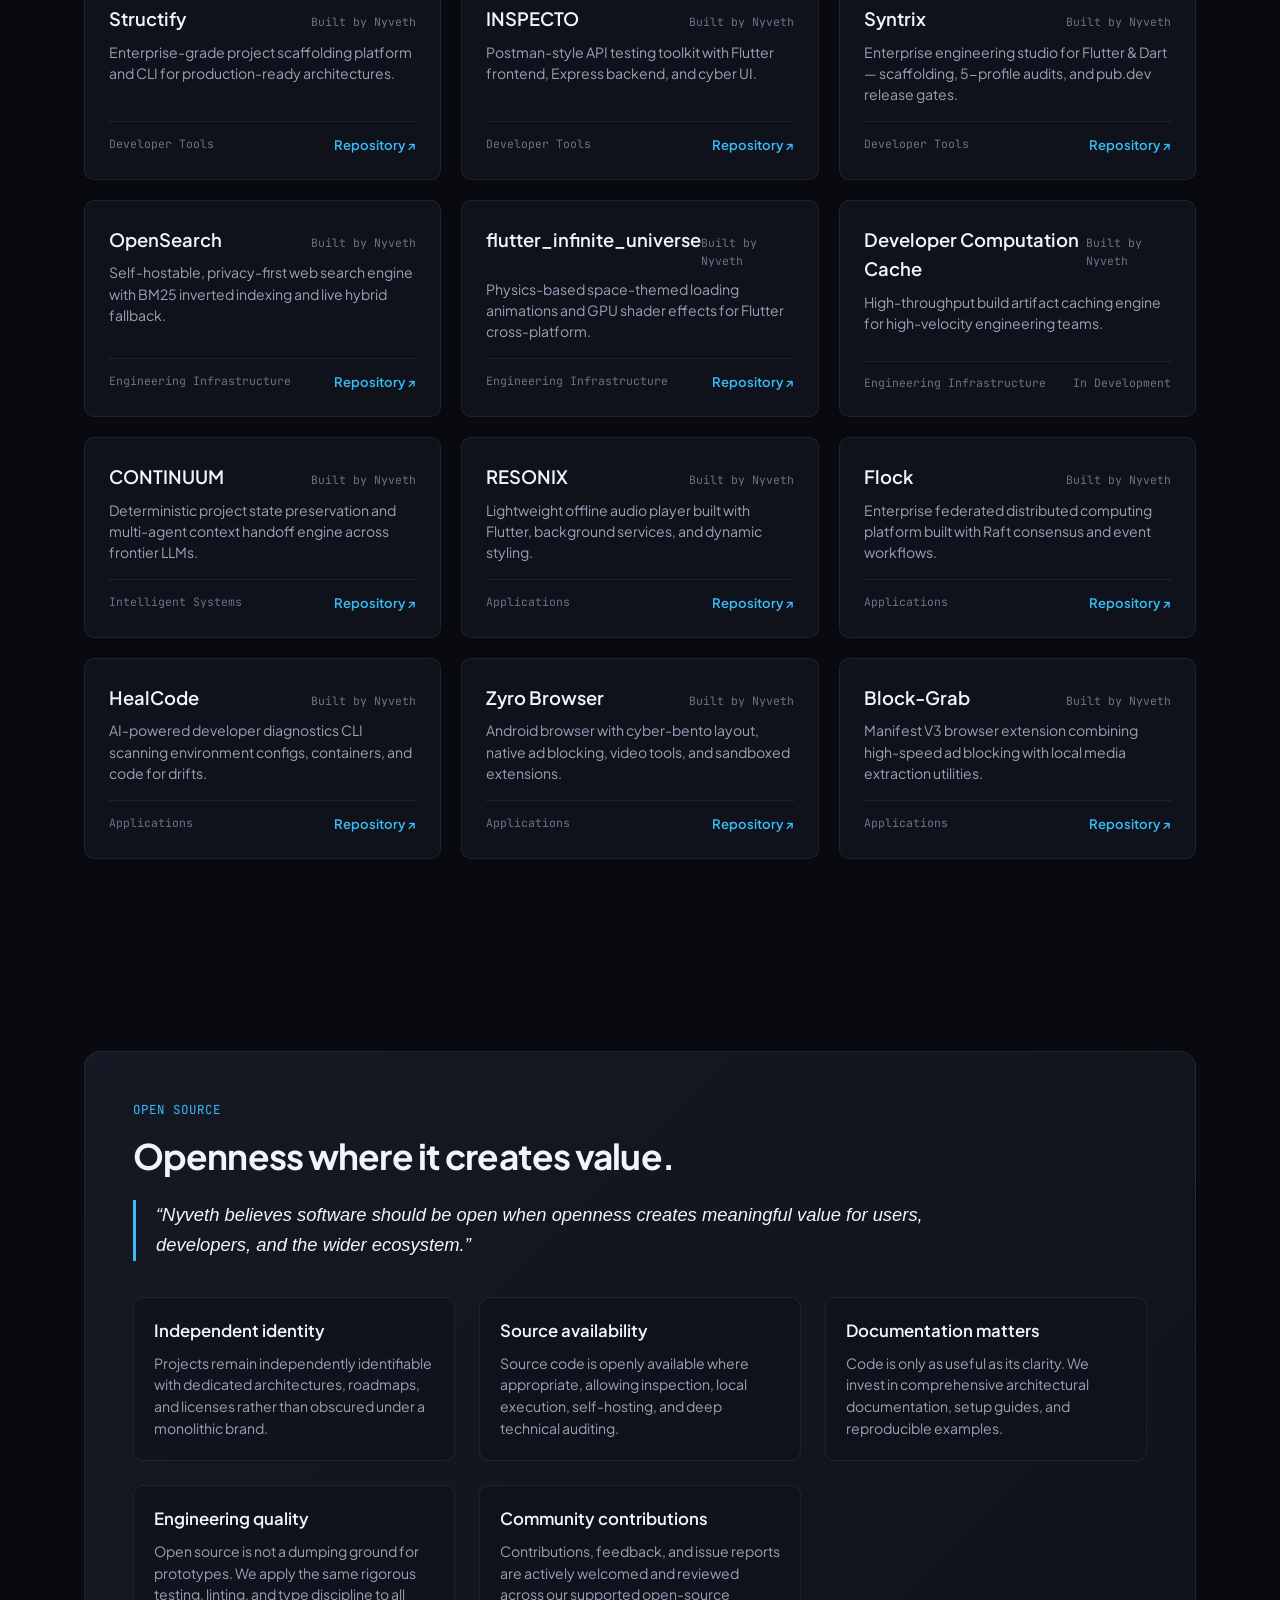
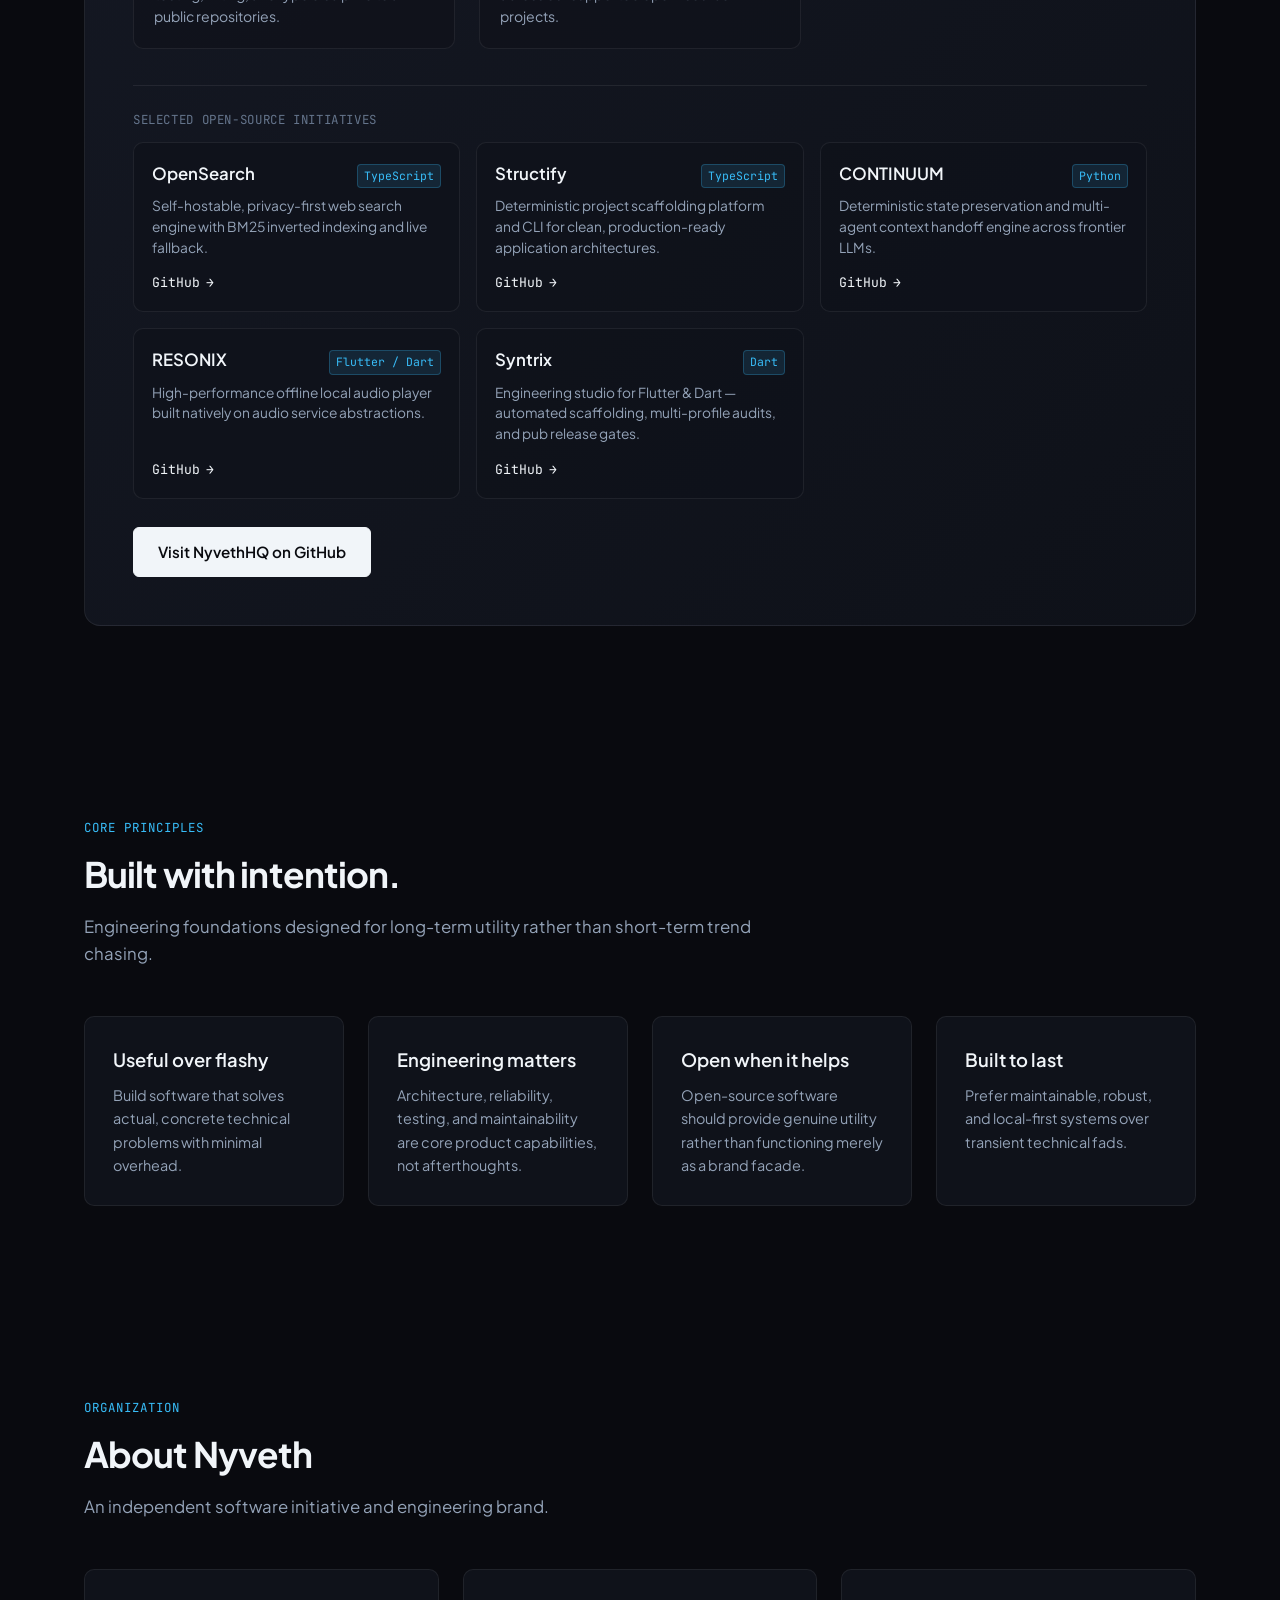
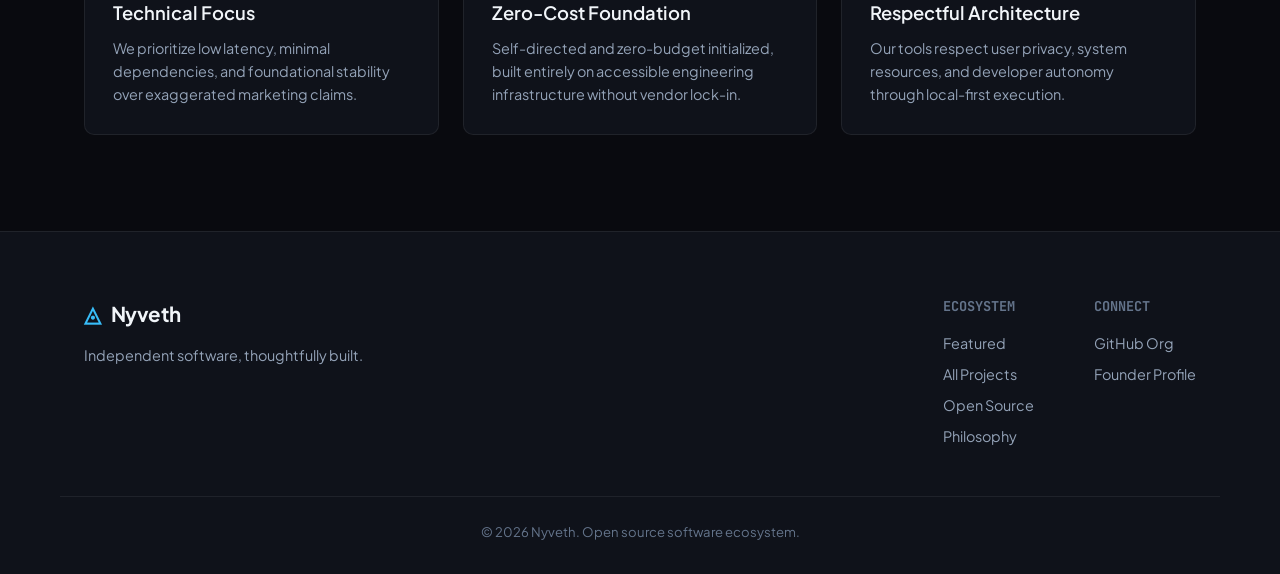
==== commit 1a45ba9f: "feat: implement milestone 5 phase 5.2 open-source project cards" ====
--- a/index.html
+++ b/index.html
@@ -492,13 +492,69 @@
             </div>
 
             <div class="os-featured-repos">
-              <span class="os-repos-label">Selected Open-Source Repositories:</span>
-              <div class="os-repo-links">
-                <a href="https://github.com/Ashish6298/opensearch" target="_blank" rel="noopener noreferrer" class="os-repo-tag">OpenSearch ↗</a>
-                <a href="https://github.com/Ashish6298/Structify" target="_blank" rel="noopener noreferrer" class="os-repo-tag">Structify ↗</a>
-                <a href="https://github.com/Ashish6298/CONTINUUM" target="_blank" rel="noopener noreferrer" class="os-repo-tag">CONTINUUM ↗</a>
-                <a href="https://github.com/Ashish6298/RESONIX" target="_blank" rel="noopener noreferrer" class="os-repo-tag">RESONIX ↗</a>
-                <a href="https://github.com/Ashish6298/Syntrix" target="_blank" rel="noopener noreferrer" class="os-repo-tag">Syntrix ↗</a>
+              <span class="os-repos-label">Selected Open-Source Initiatives</span>
+              <div class="os-cards-grid">
+                
+                <div class="os-project-item">
+                  <div class="os-project-header">
+                    <h5>OpenSearch</h5>
+                    <span class="os-lang-tag">TypeScript</span>
+                  </div>
+                  <p class="os-project-desc">Self-hostable, privacy-first web search engine with BM25 inverted indexing and live fallback.</p>
+                  <a href="https://github.com/Ashish6298/opensearch" target="_blank" rel="noopener noreferrer" class="os-repo-link">
+                    <span>GitHub</span>
+                    <span aria-hidden="true">→</span>
+                  </a>
+                </div>
+
+                <div class="os-project-item">
+                  <div class="os-project-header">
+                    <h5>Structify</h5>
+                    <span class="os-lang-tag">TypeScript</span>
+                  </div>
+                  <p class="os-project-desc">Deterministic project scaffolding platform and CLI for clean, production-ready application architectures.</p>
+                  <a href="https://github.com/Ashish6298/Structify" target="_blank" rel="noopener noreferrer" class="os-repo-link">
+                    <span>GitHub</span>
+                    <span aria-hidden="true">→</span>
+                  </a>
+                </div>
+
+                <div class="os-project-item">
+                  <div class="os-project-header">
+                    <h5>CONTINUUM</h5>
+                    <span class="os-lang-tag">Python</span>
+                  </div>
+                  <p class="os-project-desc">Deterministic state preservation and multi-agent context handoff engine across frontier LLMs.</p>
+                  <a href="https://github.com/Ashish6298/CONTINUUM" target="_blank" rel="noopener noreferrer" class="os-repo-link">
+                    <span>GitHub</span>
+                    <span aria-hidden="true">→</span>
+                  </a>
+                </div>
+
+                <div class="os-project-item">
+                  <div class="os-project-header">
+                    <h5>RESONIX</h5>
+                    <span class="os-lang-tag">Flutter / Dart</span>
+                  </div>
+                  <p class="os-project-desc">High-performance offline local audio player built natively on audio service abstractions.</p>
+                  <a href="https://github.com/Ashish6298/RESONIX" target="_blank" rel="noopener noreferrer" class="os-repo-link">
+                    <span>GitHub</span>
+                    <span aria-hidden="true">→</span>
+                  </a>
+                </div>
+
+                <div class="os-project-item">
+                  <div class="os-project-header">
+                    <h5>Syntrix</h5>
+                    <span class="os-lang-tag">Dart</span>
+                  </div>
+                  <p class="os-project-desc">Engineering studio for Flutter & Dart — automated scaffolding, multi-profile audits, and pub release gates.</p>
+                  <a href="https://github.com/Ashish6298/Syntrix" target="_blank" rel="noopener noreferrer" class="os-repo-link">
+                    <span>GitHub</span>
+                    <span aria-hidden="true">→</span>
+                  </a>
+                </div>
+
               </div>
             </div>
 
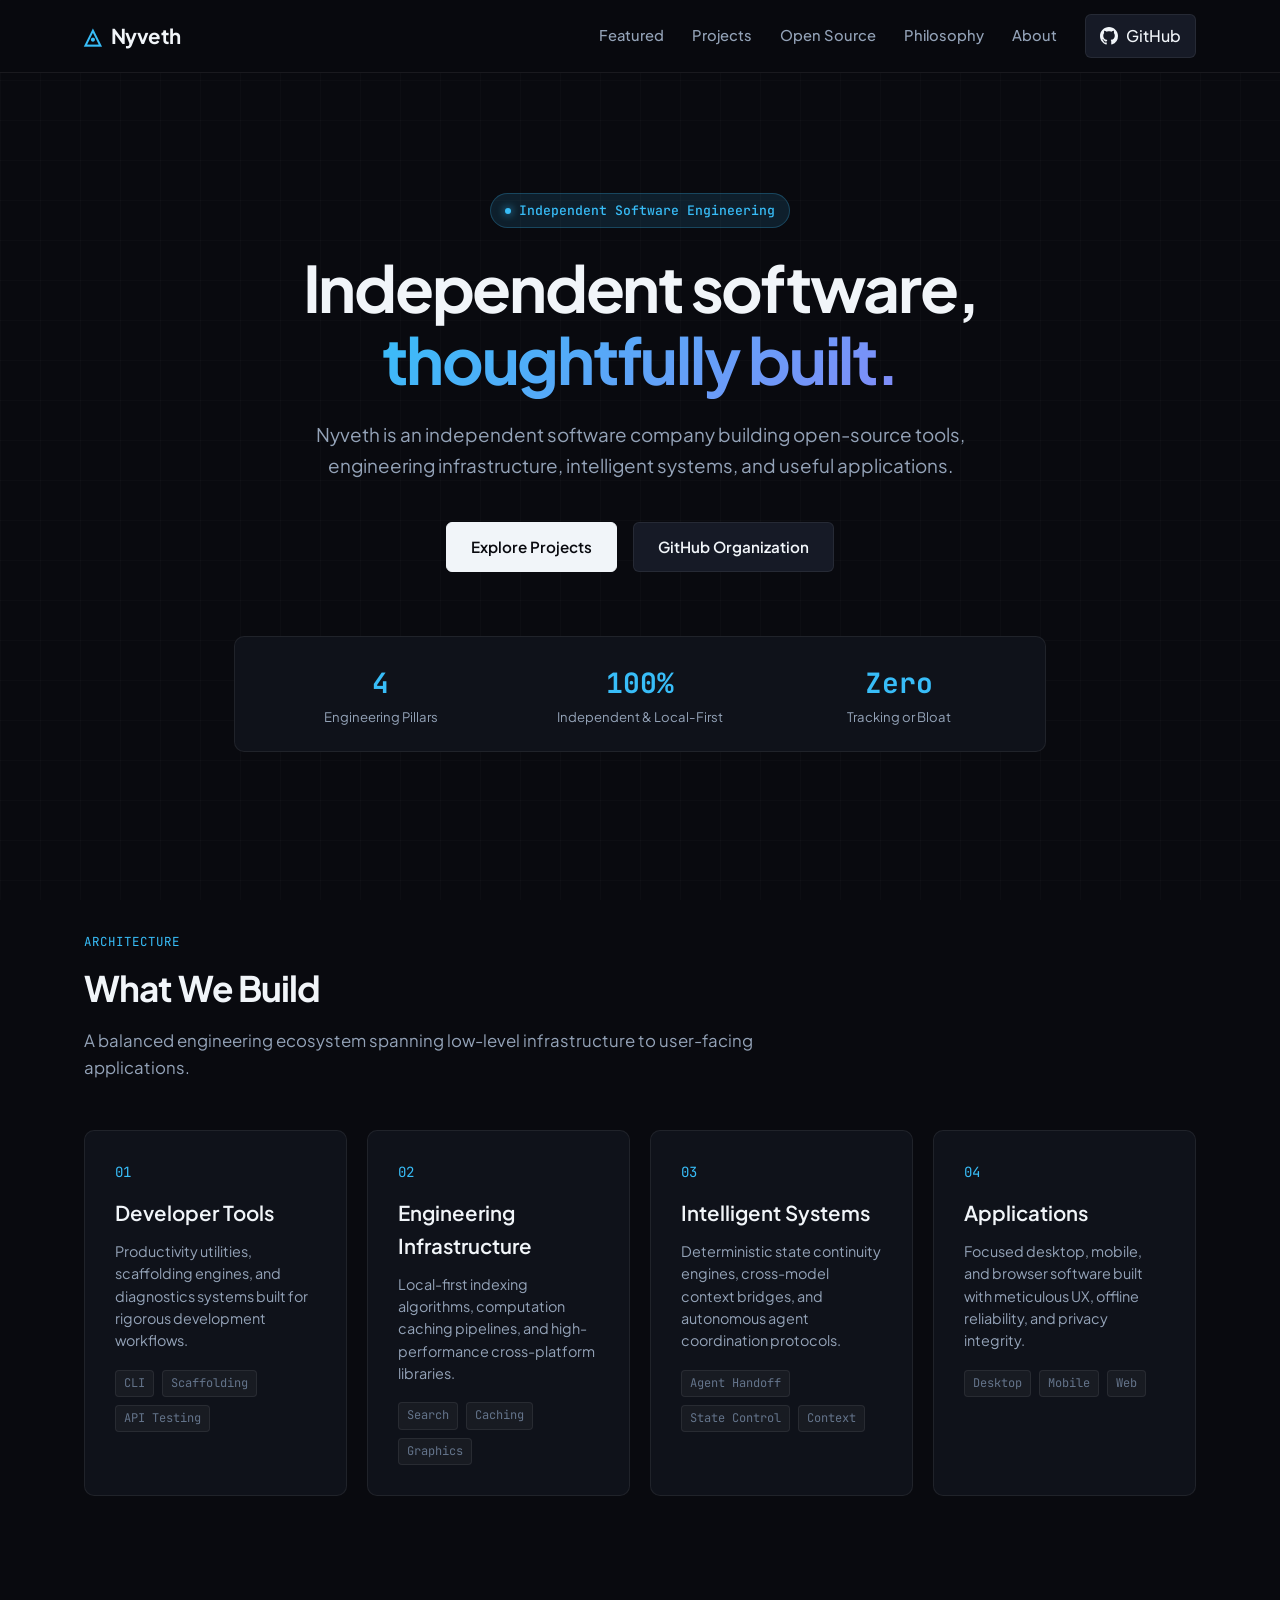
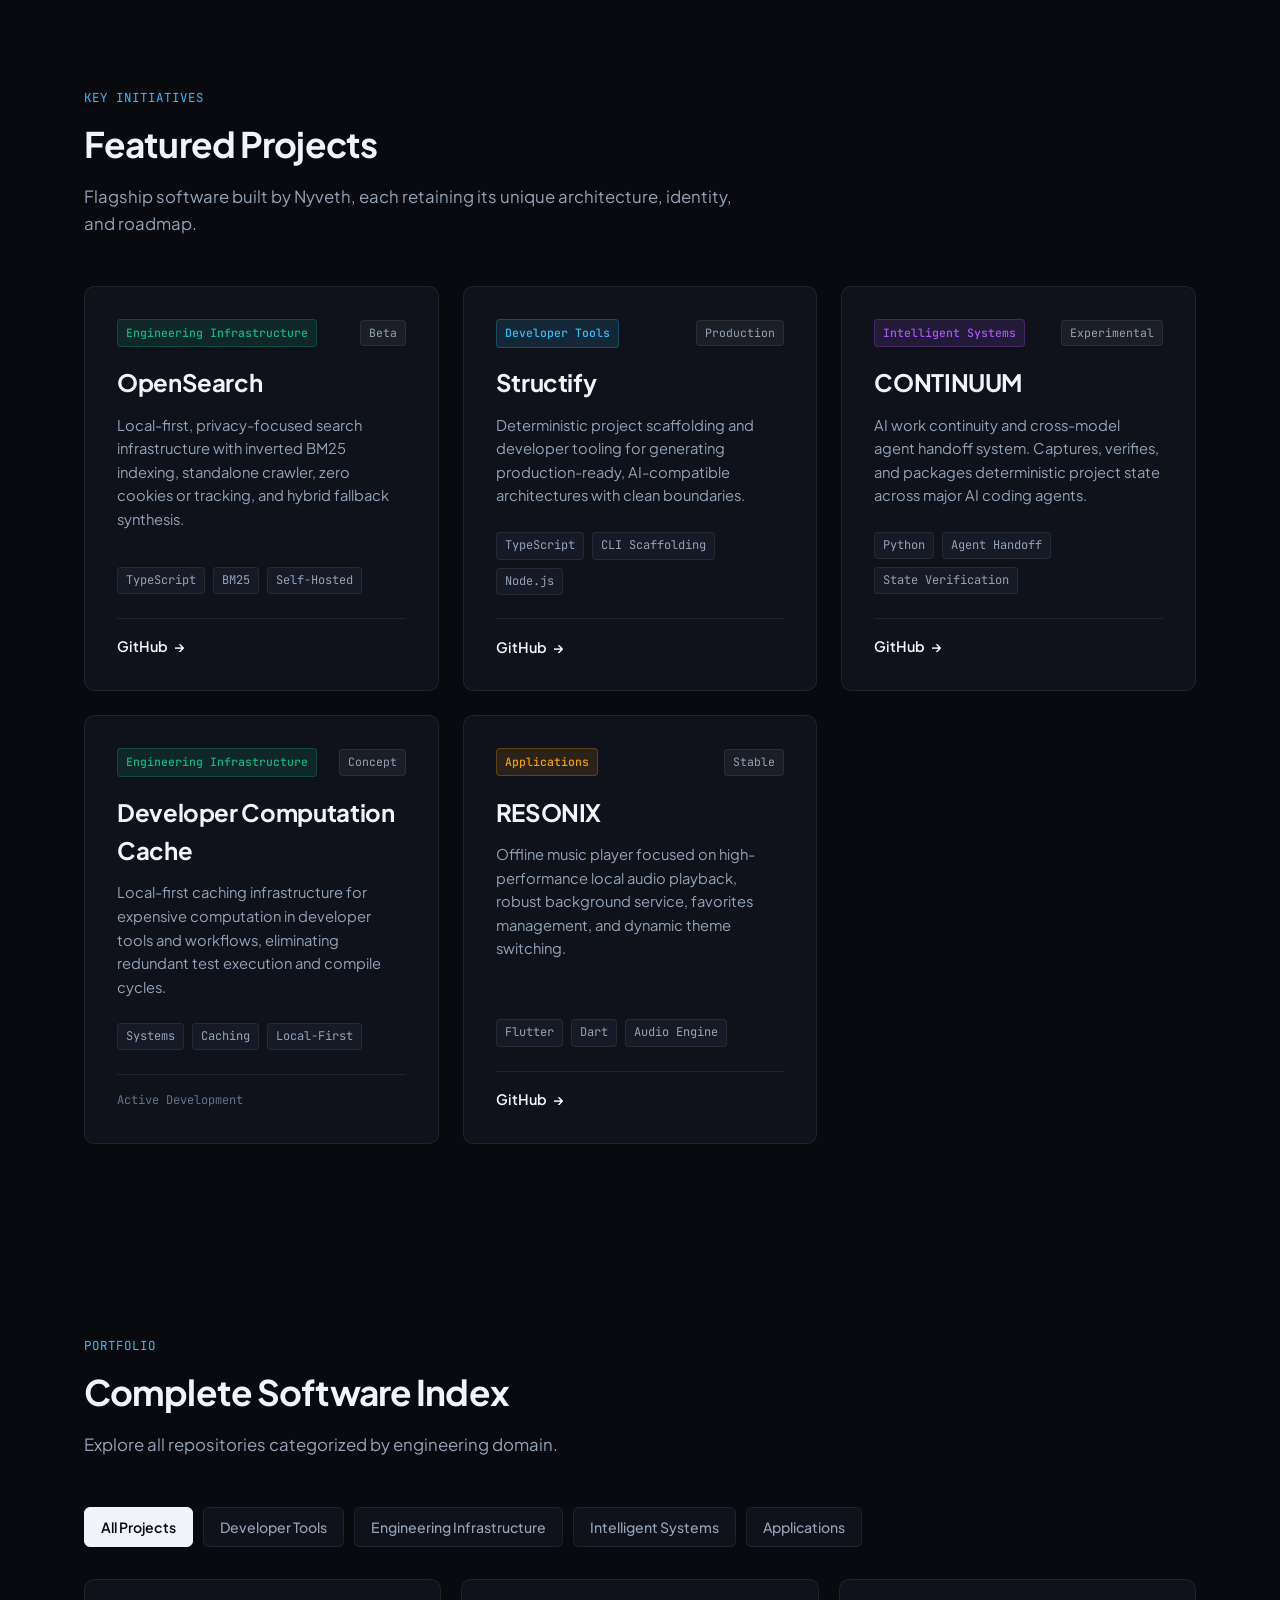
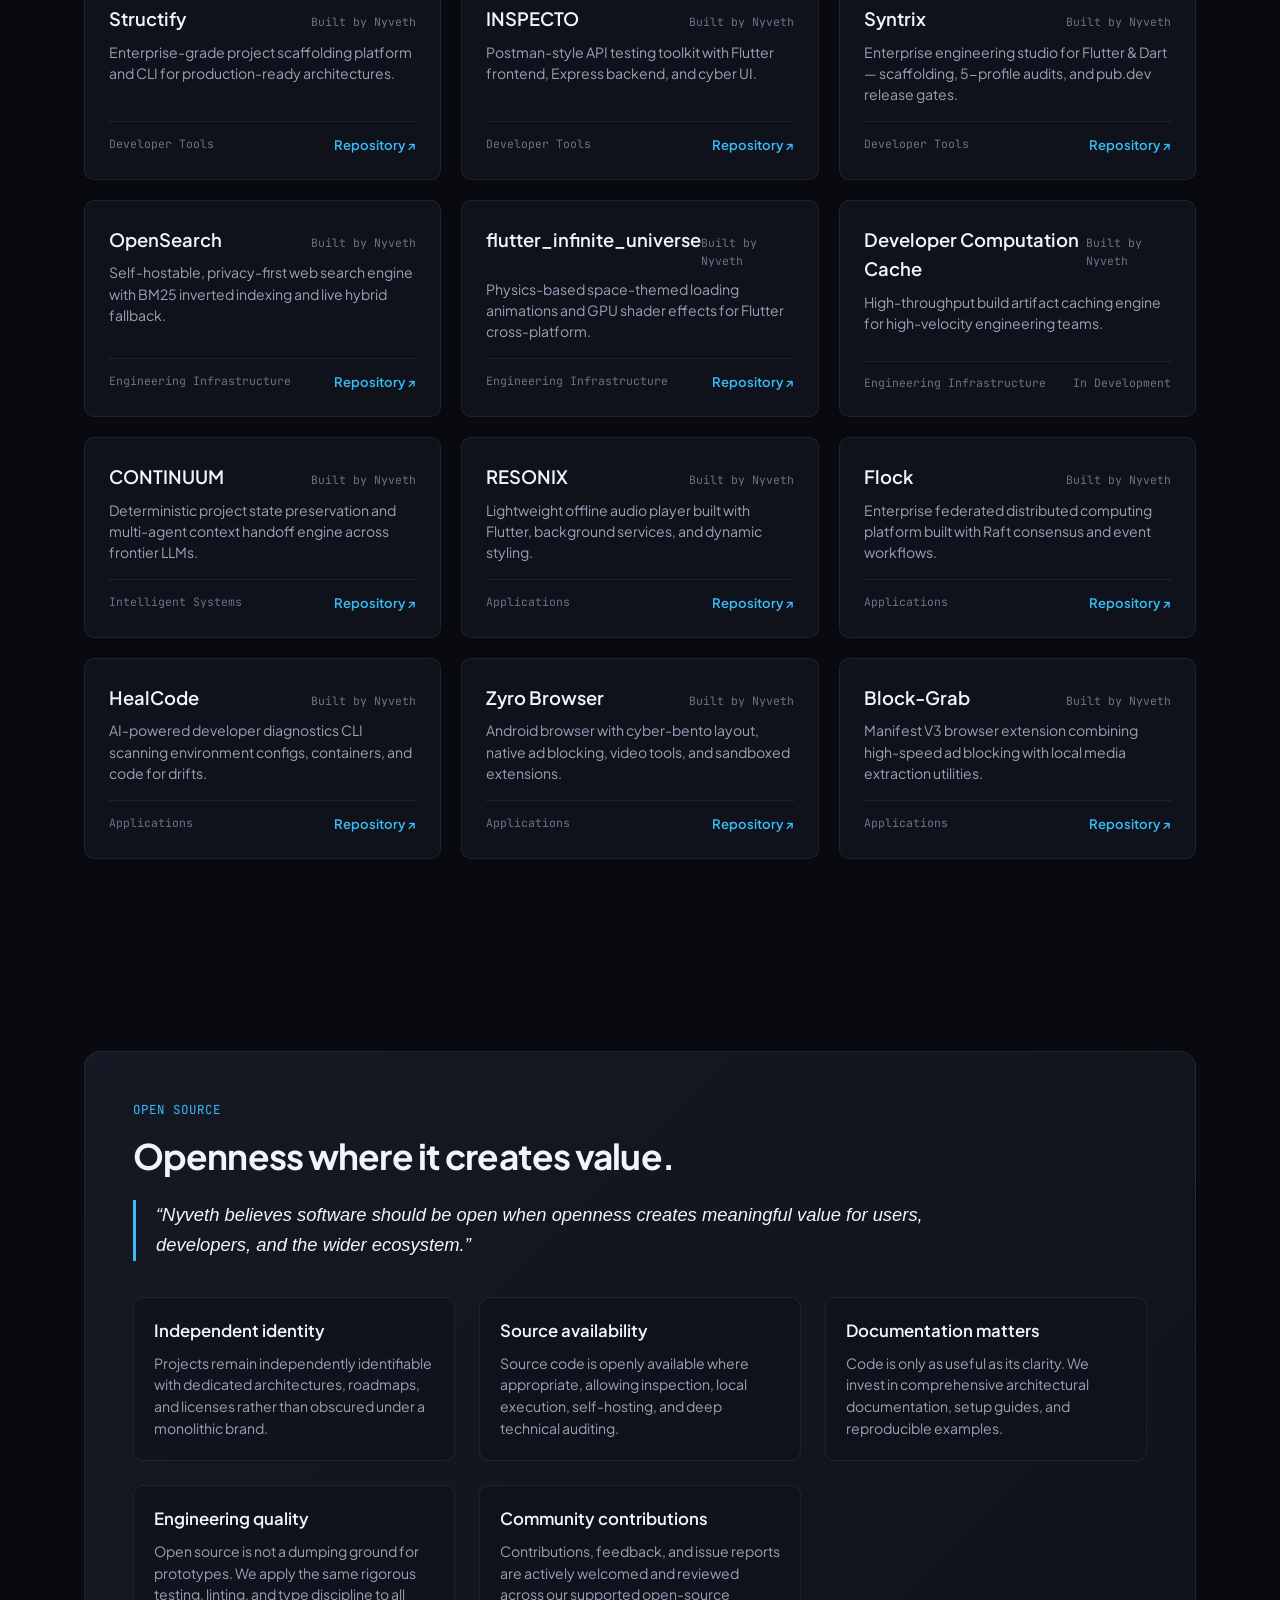
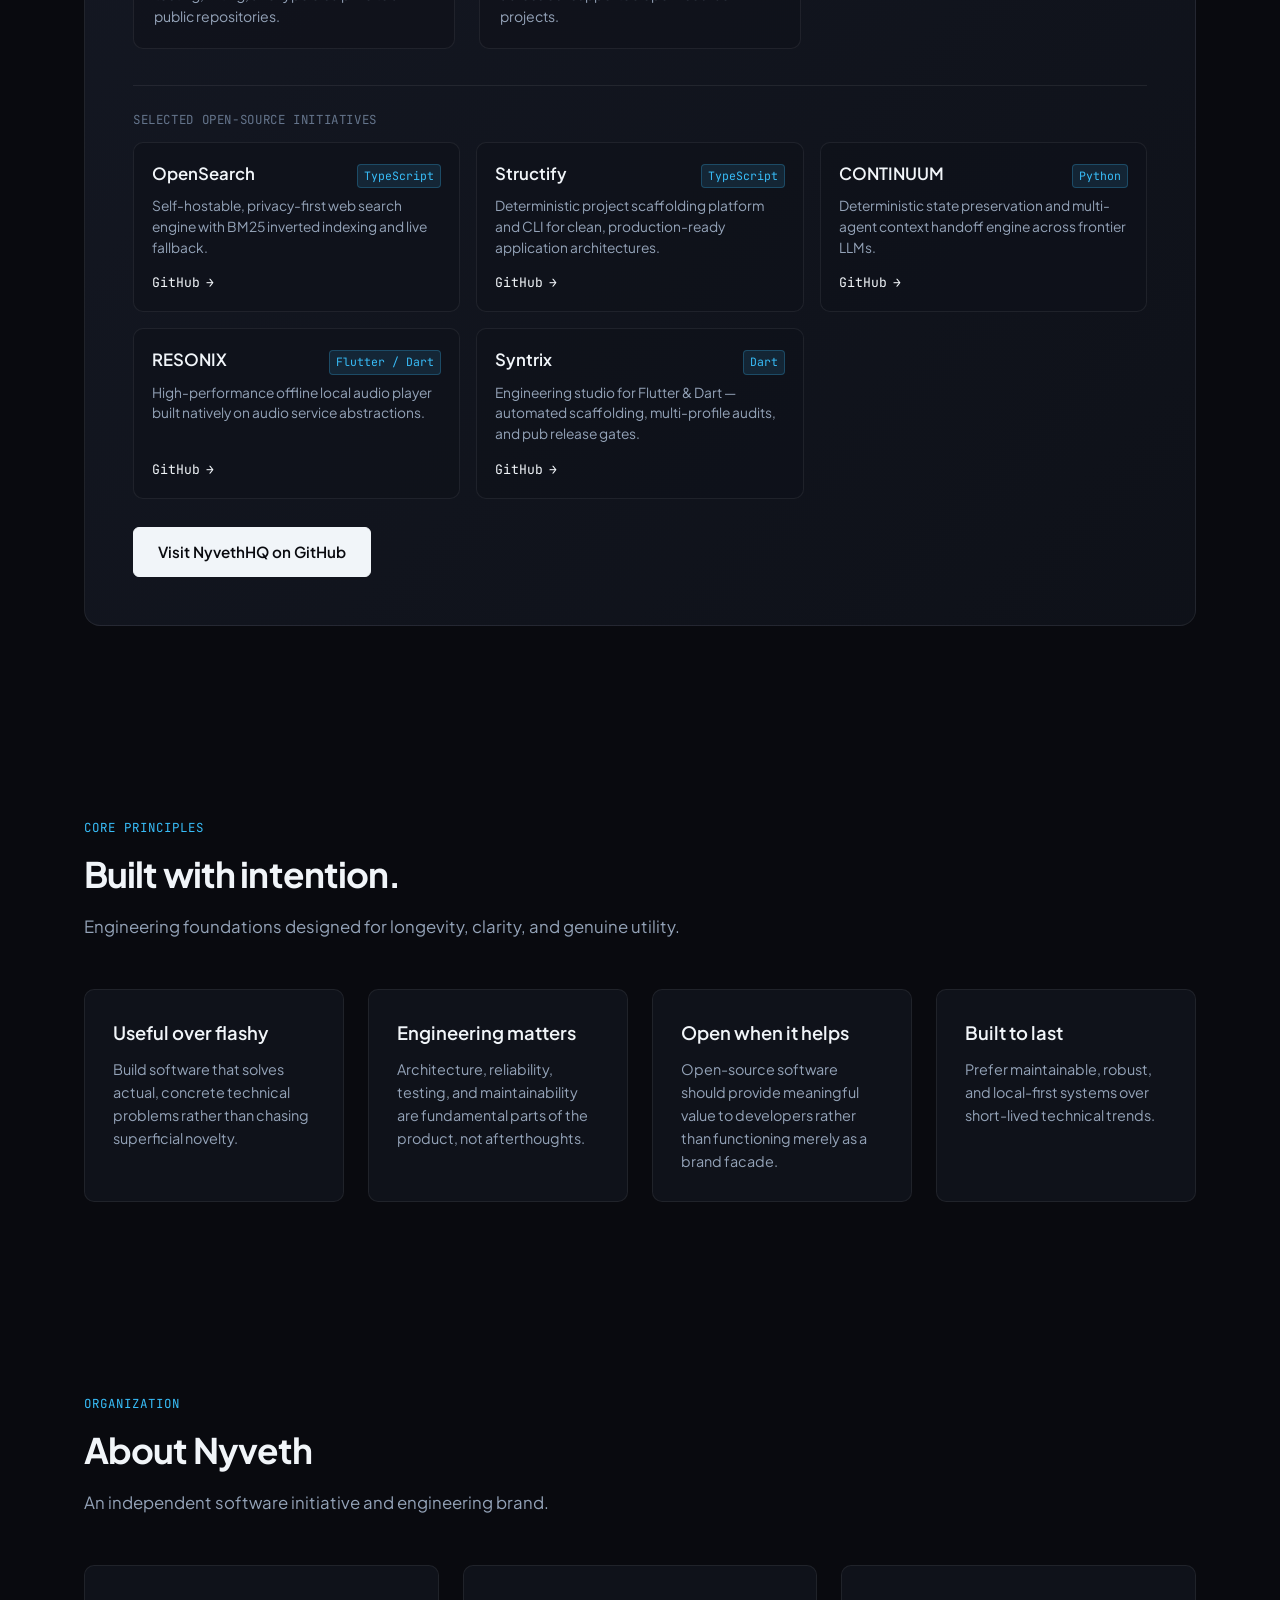
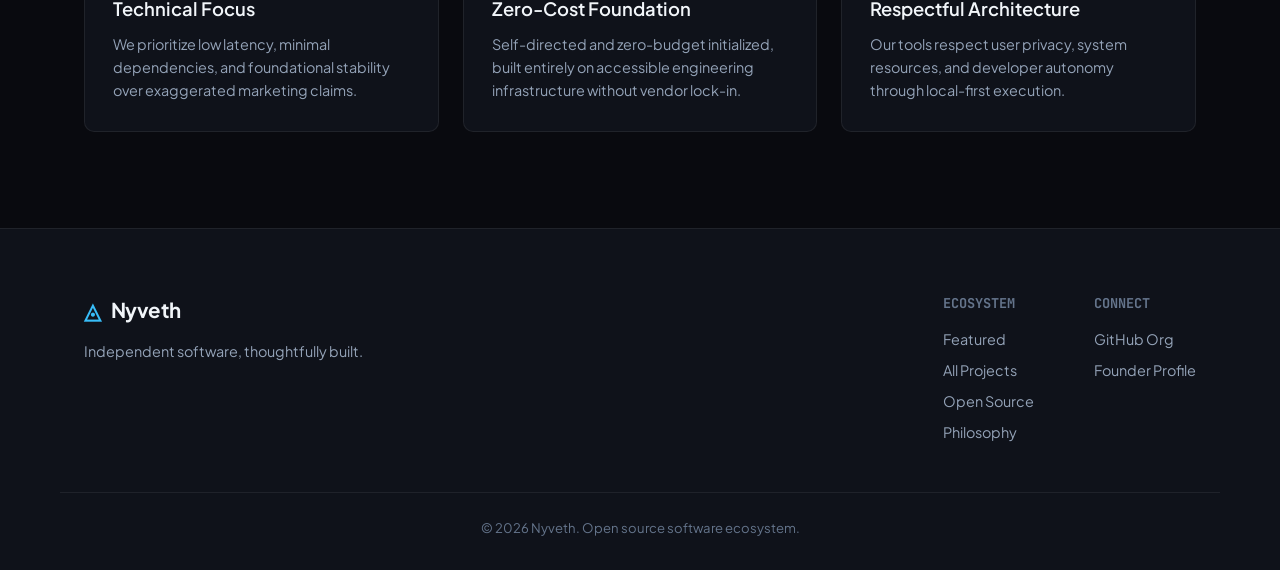
==== commit e265f9ac: "feat: implement milestone 6 engineering philosophy section" ====
--- a/index.html
+++ b/index.html
@@ -572,25 +572,25 @@
         <div class="section-header">
           <div class="section-tag">Core Principles</div>
           <h2 class="section-title">Built with intention.</h2>
-          <p class="section-subtitle">Engineering foundations designed for long-term utility rather than short-term trend chasing.</p>
+          <p class="section-subtitle">Engineering foundations designed for longevity, clarity, and genuine utility.</p>
         </div>
 
         <div class="principles-grid">
           <div class="principle-card">
             <h3>Useful over flashy</h3>
-            <p>Build software that solves actual, concrete technical problems with minimal overhead.</p>
+            <p>Build software that solves actual, concrete technical problems rather than chasing superficial novelty.</p>
           </div>
           <div class="principle-card">
             <h3>Engineering matters</h3>
-            <p>Architecture, reliability, testing, and maintainability are core product capabilities, not afterthoughts.</p>
+            <p>Architecture, reliability, testing, and maintainability are fundamental parts of the product, not afterthoughts.</p>
           </div>
           <div class="principle-card">
             <h3>Open when it helps</h3>
-            <p>Open-source software should provide genuine utility rather than functioning merely as a brand facade.</p>
+            <p>Open-source software should provide meaningful value to developers rather than functioning merely as a brand facade.</p>
           </div>
           <div class="principle-card">
             <h3>Built to last</h3>
-            <p>Prefer maintainable, robust, and local-first systems over transient technical fads.</p>
+            <p>Prefer maintainable, robust, and local-first systems over short-lived technical trends.</p>
           </div>
         </div>
       </div>
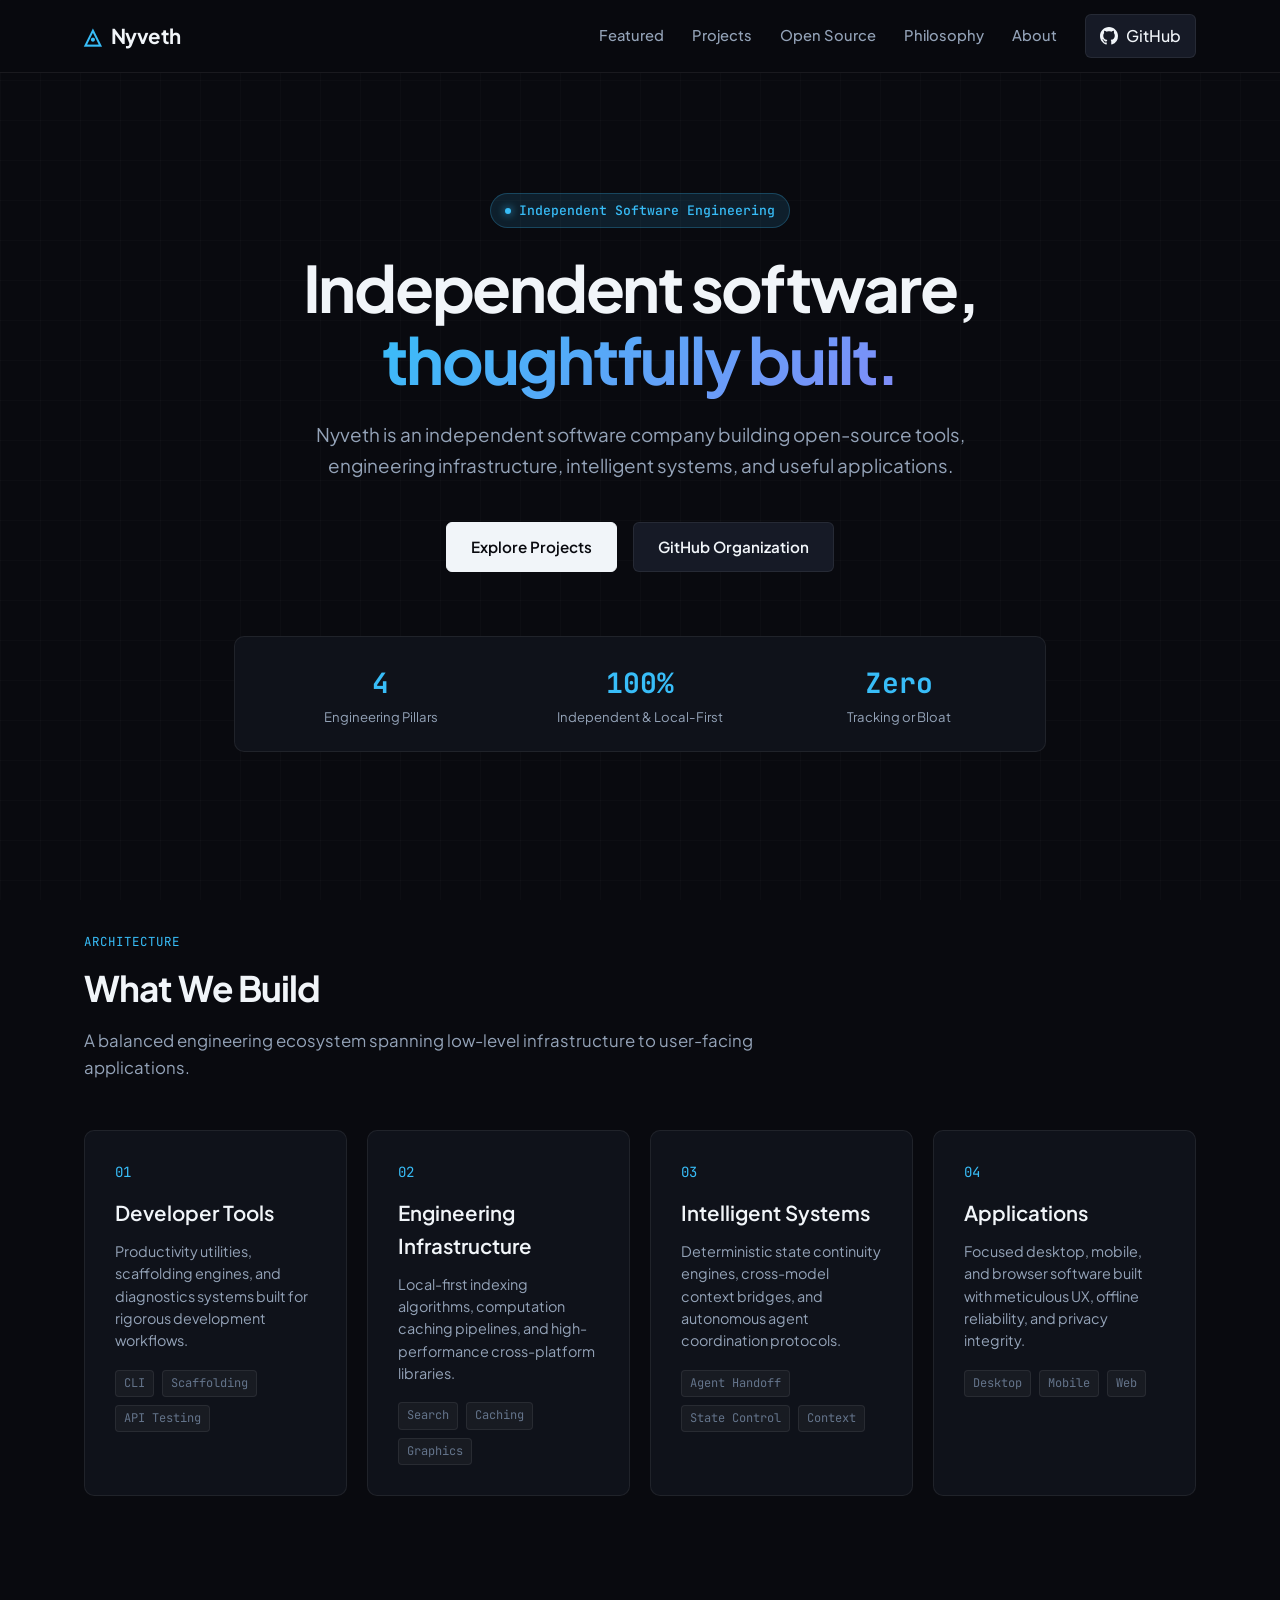
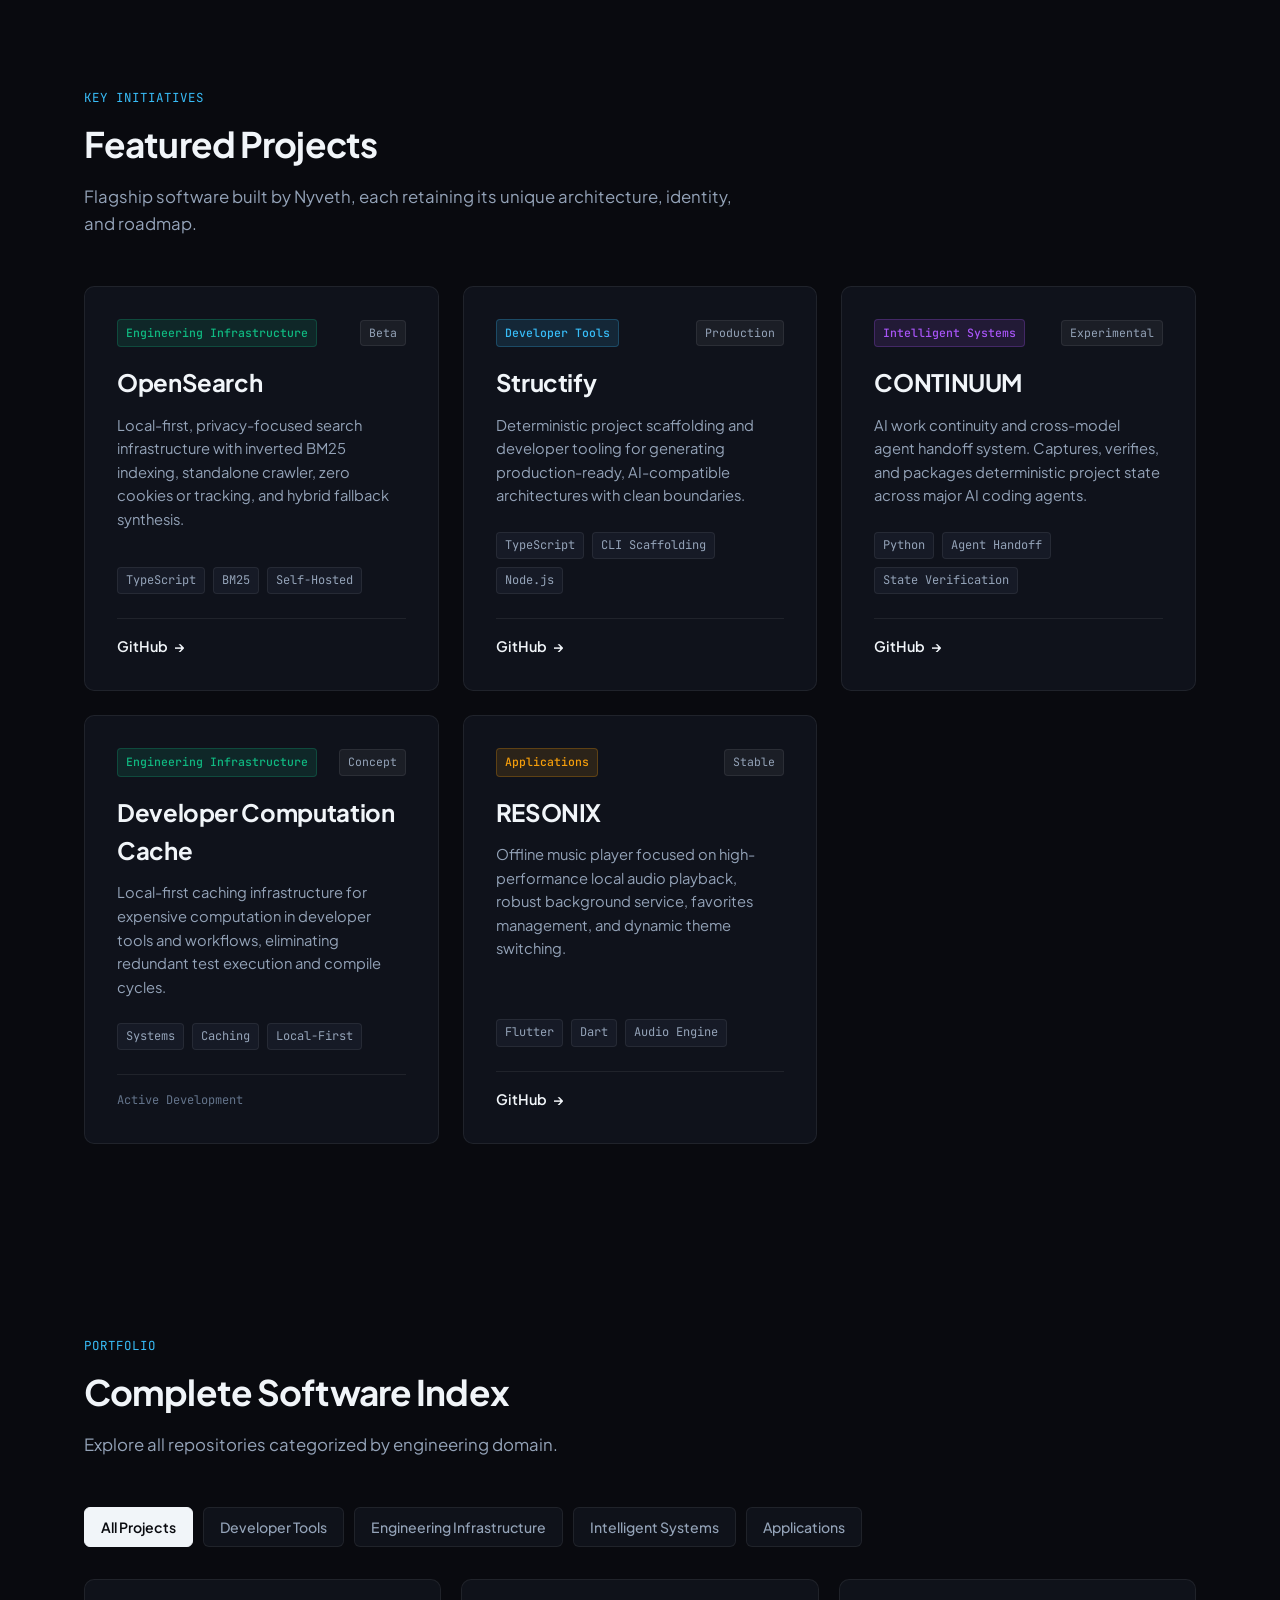
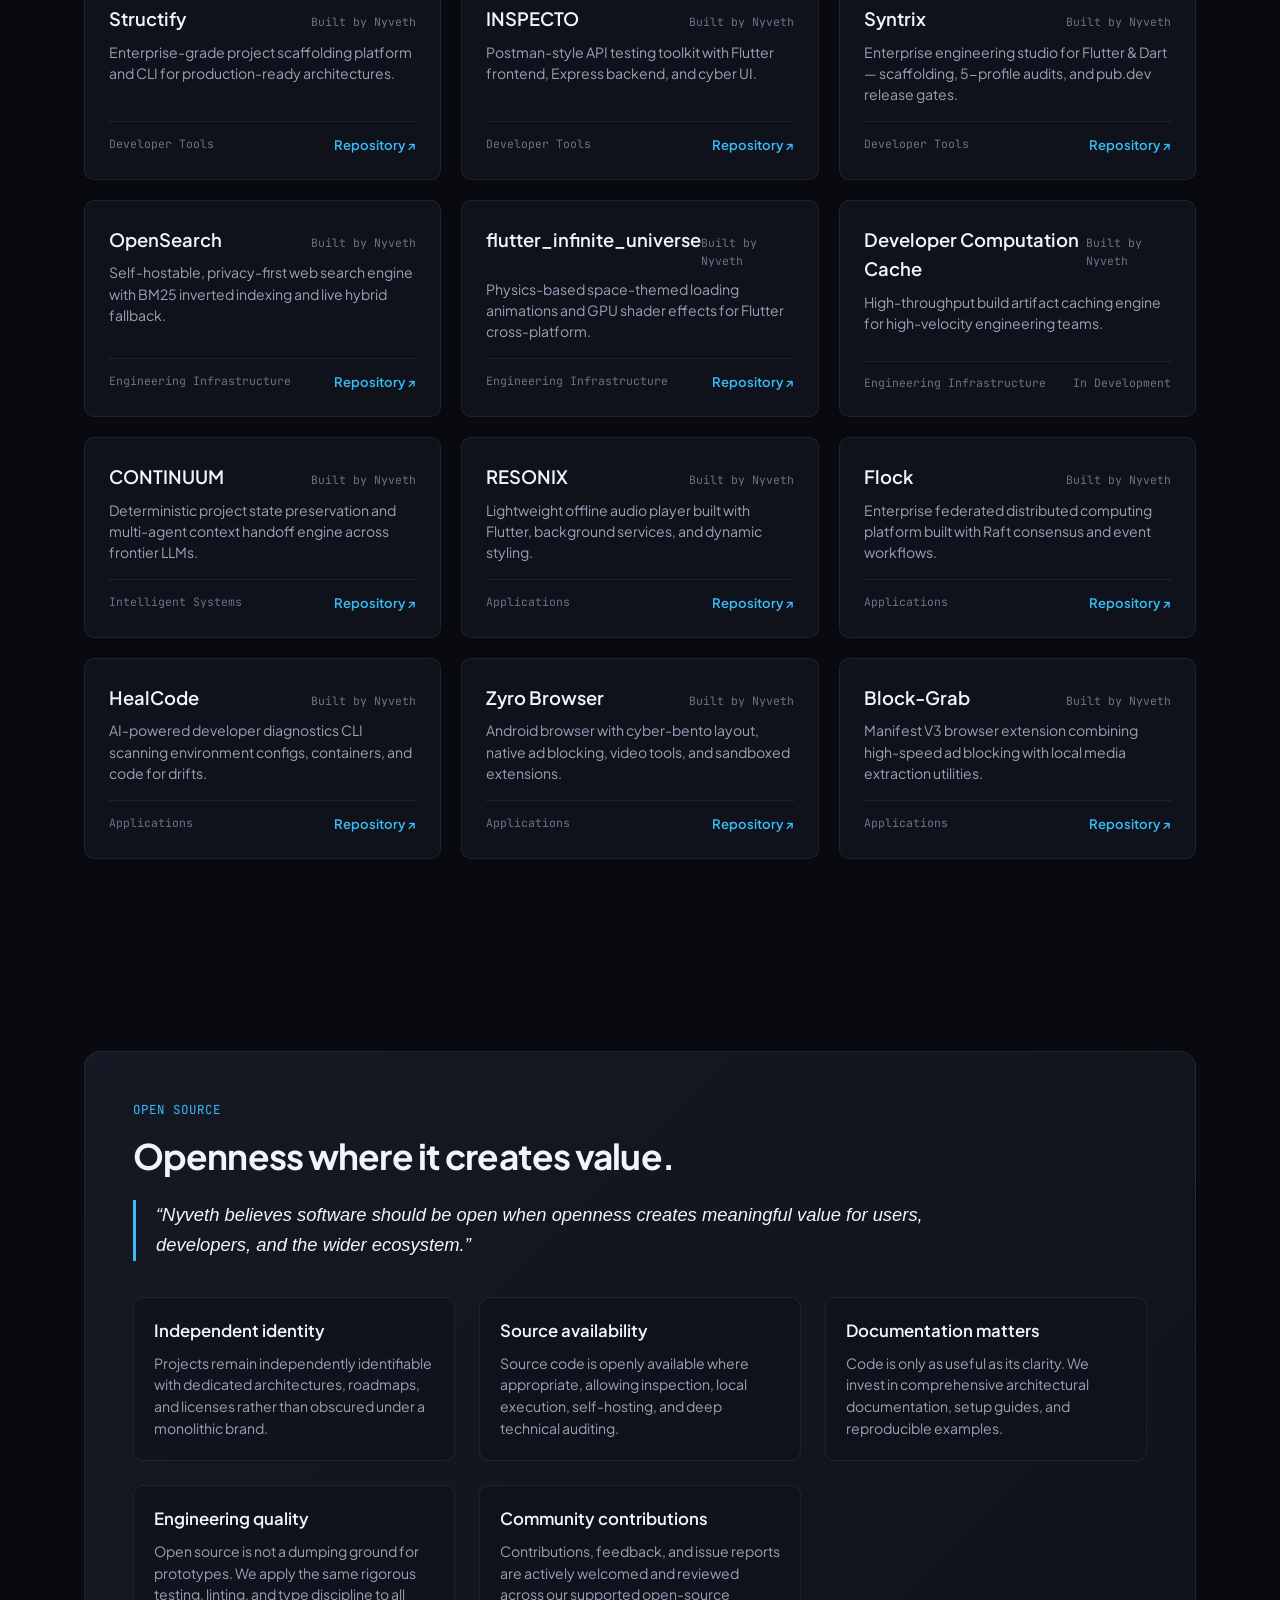
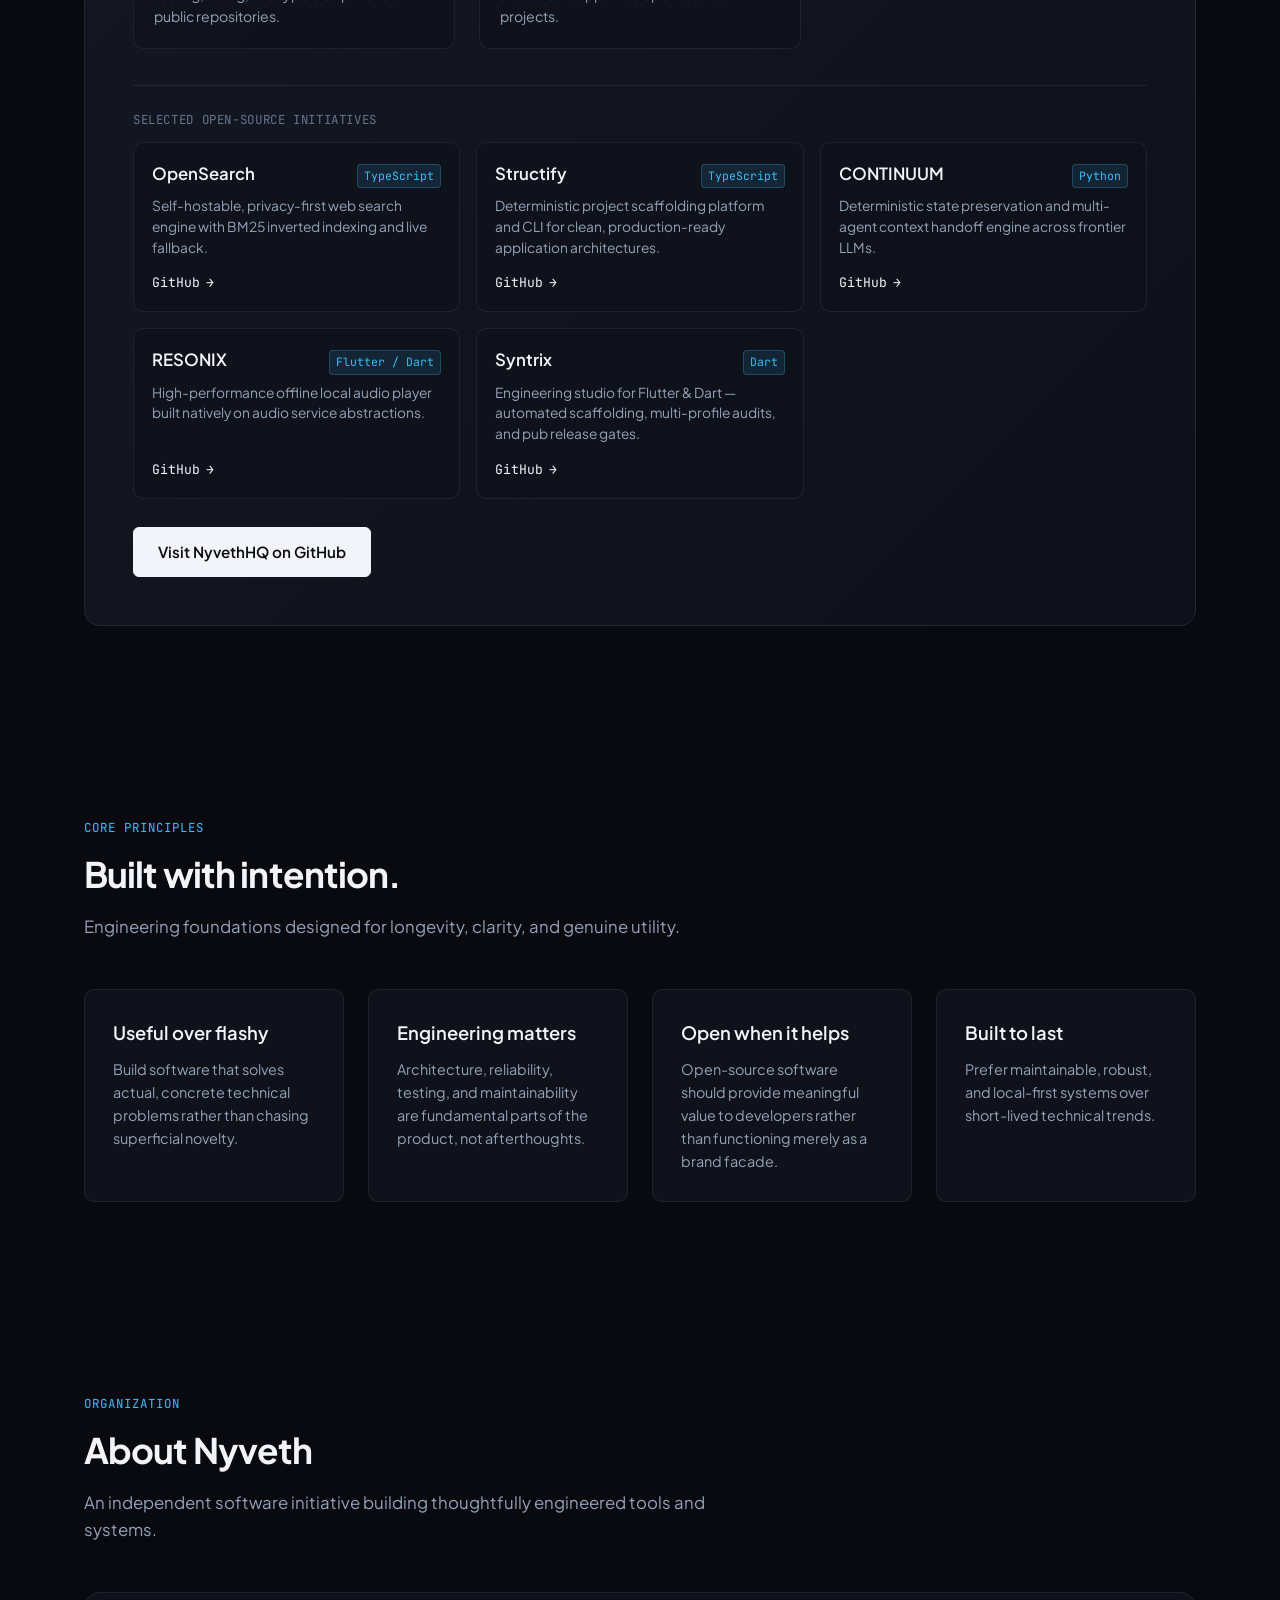
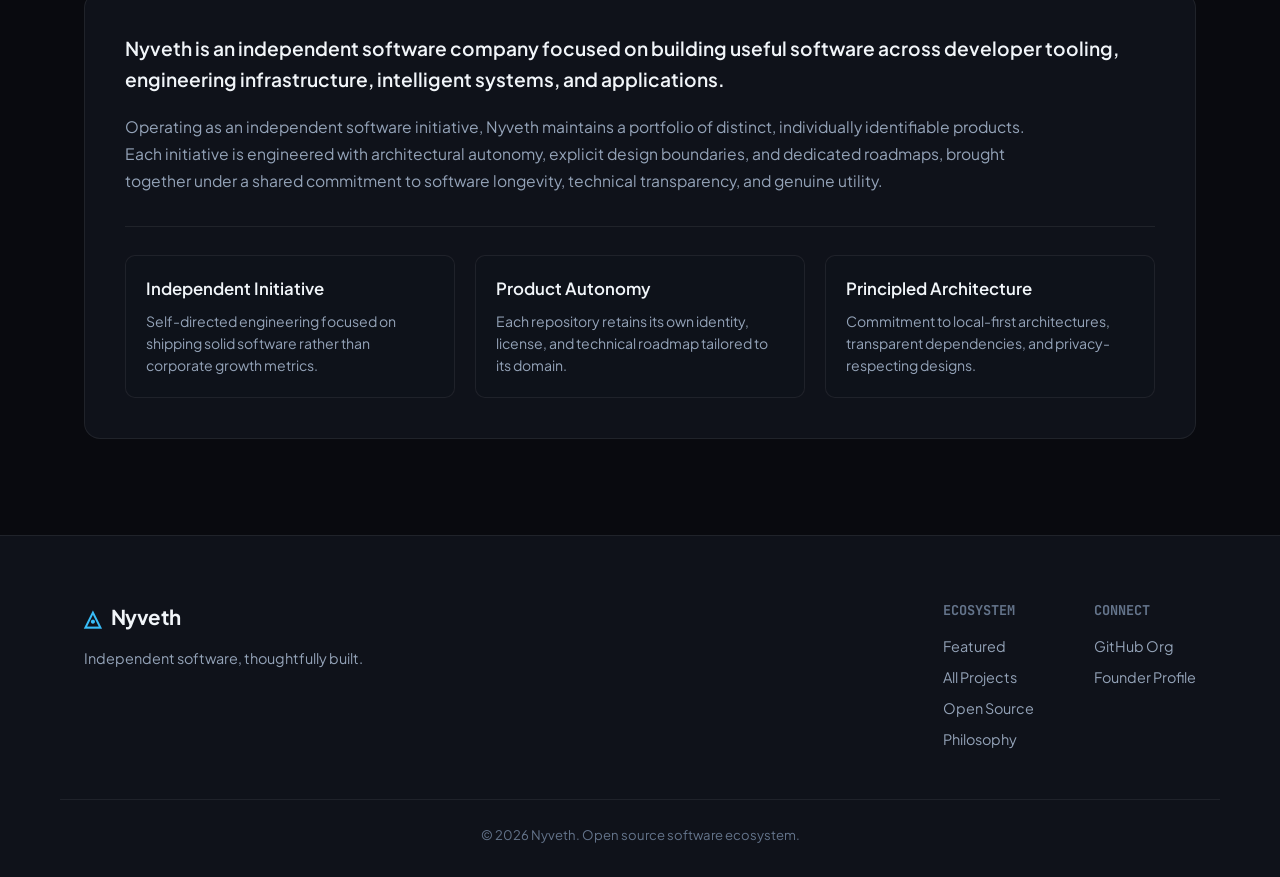
==== commit c6a8fa8c: "feat: implement milestone 7 about section per spec" ====
--- a/index.html
+++ b/index.html
@@ -602,21 +602,29 @@
         <div class="section-header">
           <div class="section-tag">Organization</div>
           <h2 class="section-title">About Nyveth</h2>
-          <p class="section-subtitle">An independent software initiative and engineering brand.</p>
-        </div>
-
-        <div class="principles-grid">
-          <div class="principle-card">
-            <h3>Technical Focus</h3>
-            <p>We prioritize low latency, minimal dependencies, and foundational stability over exaggerated marketing claims.</p>
-          </div>
-          <div class="principle-card">
-            <h3>Zero-Cost Foundation</h3>
-            <p>Self-directed and zero-budget initialized, built entirely on accessible engineering infrastructure without vendor lock-in.</p>
-          </div>
-          <div class="principle-card">
-            <h3>Respectful Architecture</h3>
-            <p>Our tools respect user privacy, system resources, and developer autonomy through local-first execution.</p>
+          <p class="section-subtitle">An independent software initiative building thoughtfully engineered tools and systems.</p>
+        </div>
+
+        <div class="about-card">
+          <p class="about-lead">
+            Nyveth is an independent software company focused on building useful software across developer tooling, engineering infrastructure, intelligent systems, and applications.
+          </p>
+          <p class="about-text">
+            Operating as an independent software initiative, Nyveth maintains a portfolio of distinct, individually identifiable products. Each initiative is engineered with architectural autonomy, explicit design boundaries, and dedicated roadmaps, brought together under a shared commitment to software longevity, technical transparency, and genuine utility.
+          </p>
+          <div class="about-pillars-grid">
+            <div class="about-pillar-item">
+              <h4>Independent Initiative</h4>
+              <p>Self-directed engineering focused on shipping solid software rather than corporate growth metrics.</p>
+            </div>
+            <div class="about-pillar-item">
+              <h4>Product Autonomy</h4>
+              <p>Each repository retains its own identity, license, and technical roadmap tailored to its domain.</p>
+            </div>
+            <div class="about-pillar-item">
+              <h4>Principled Architecture</h4>
+              <p>Commitment to local-first architectures, transparent dependencies, and privacy-respecting designs.</p>
+            </div>
           </div>
         </div>
       </div>
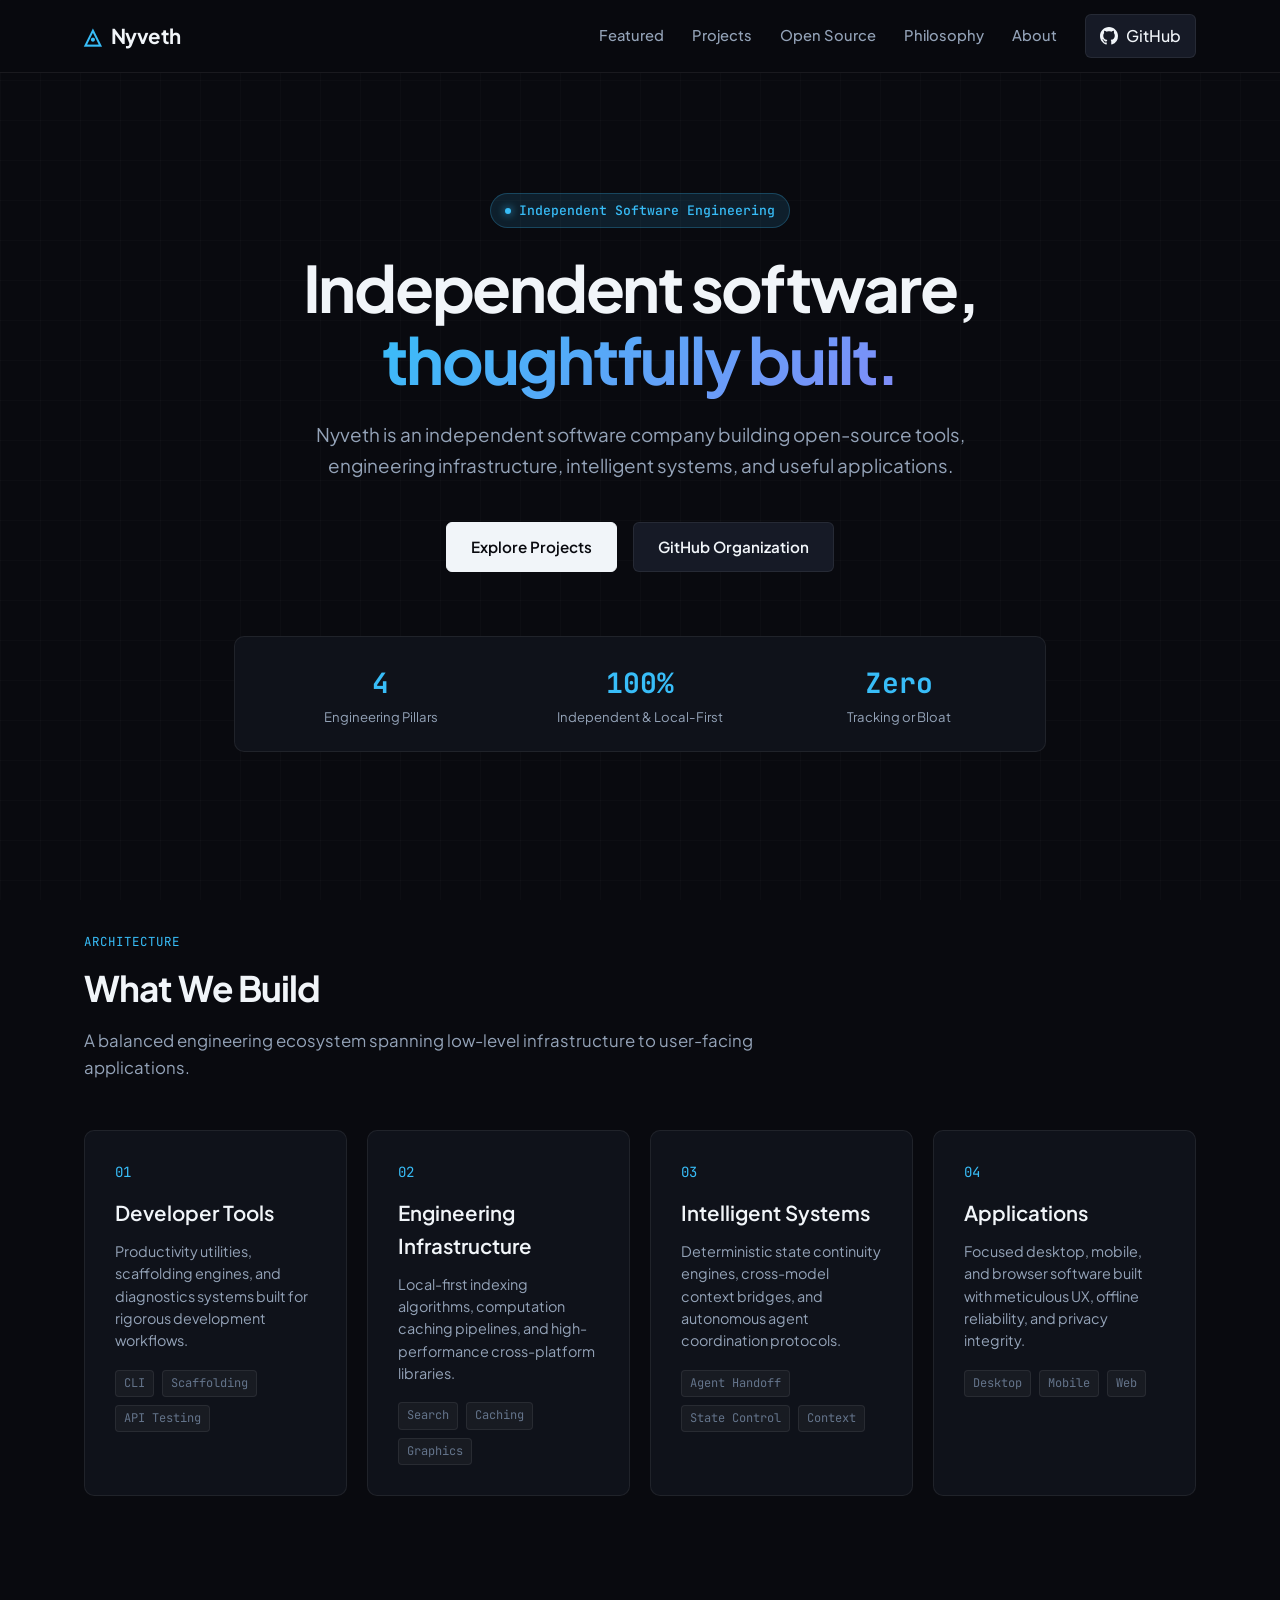
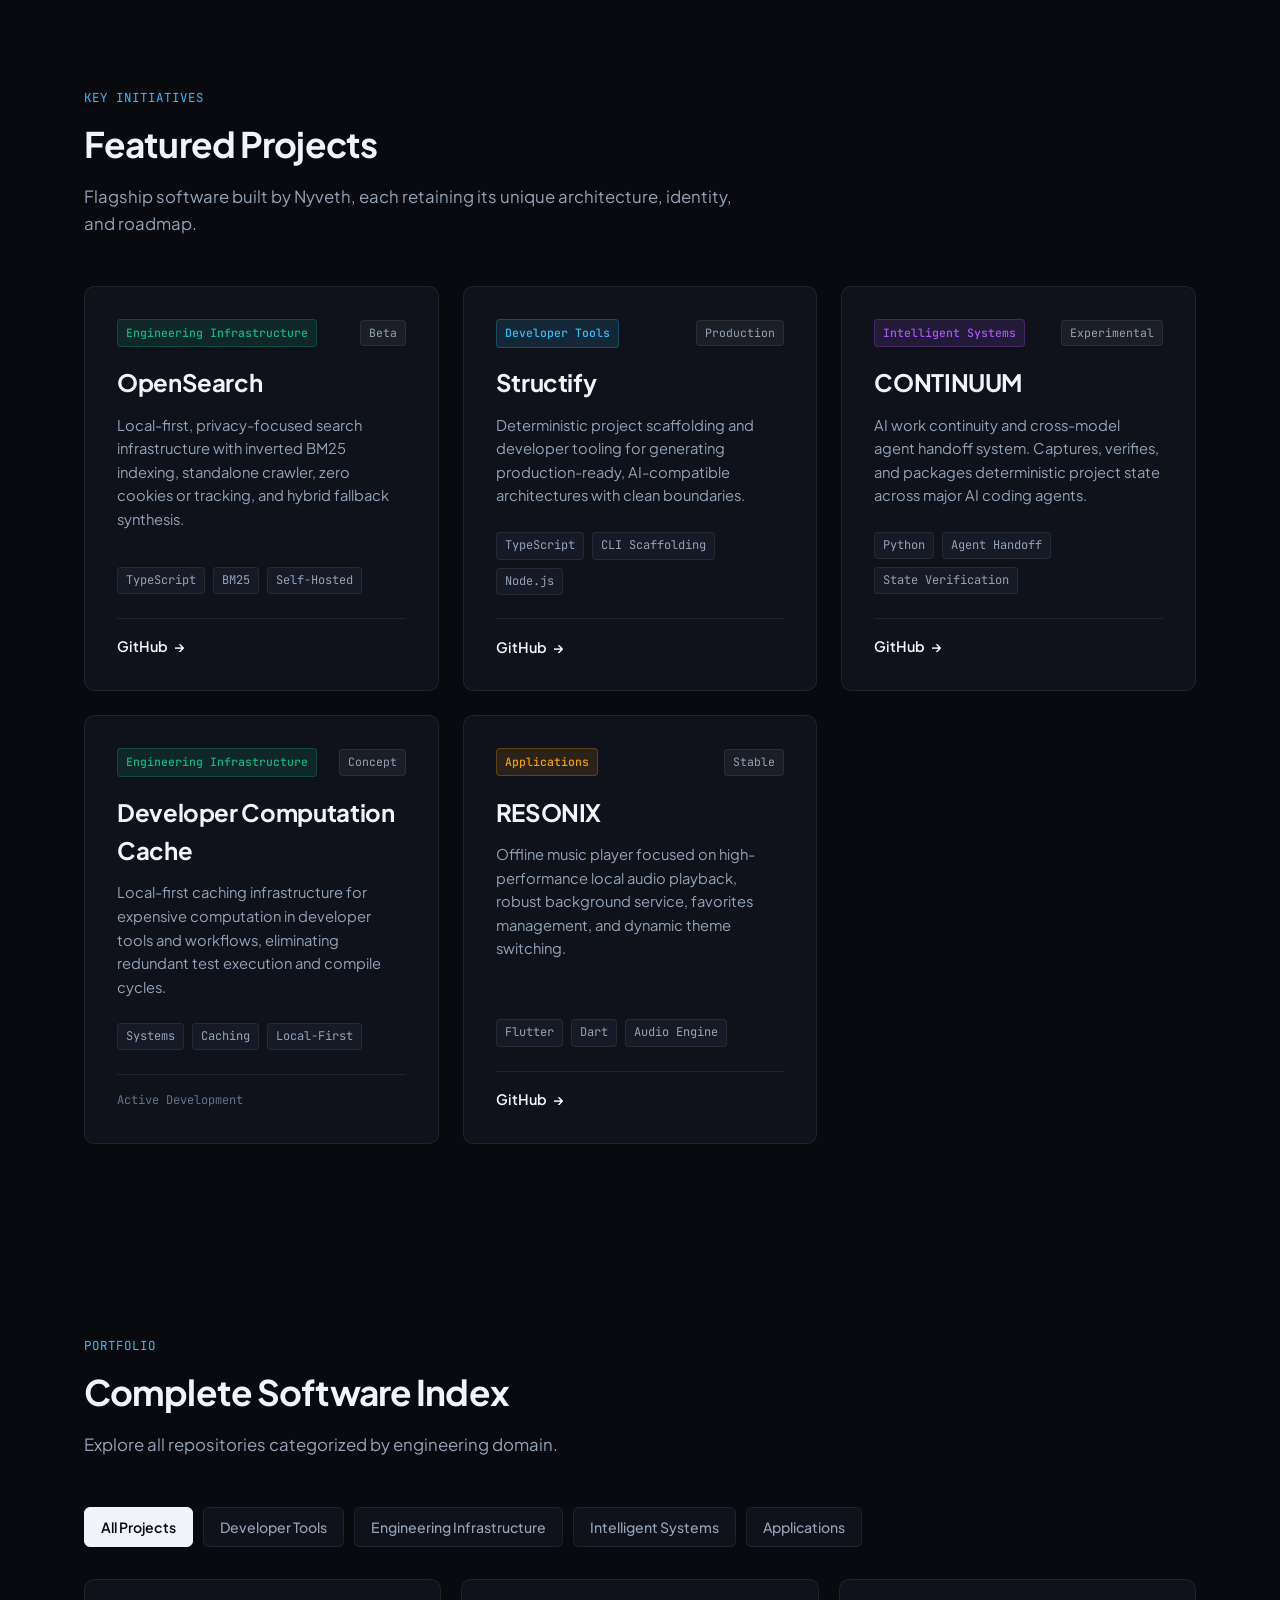
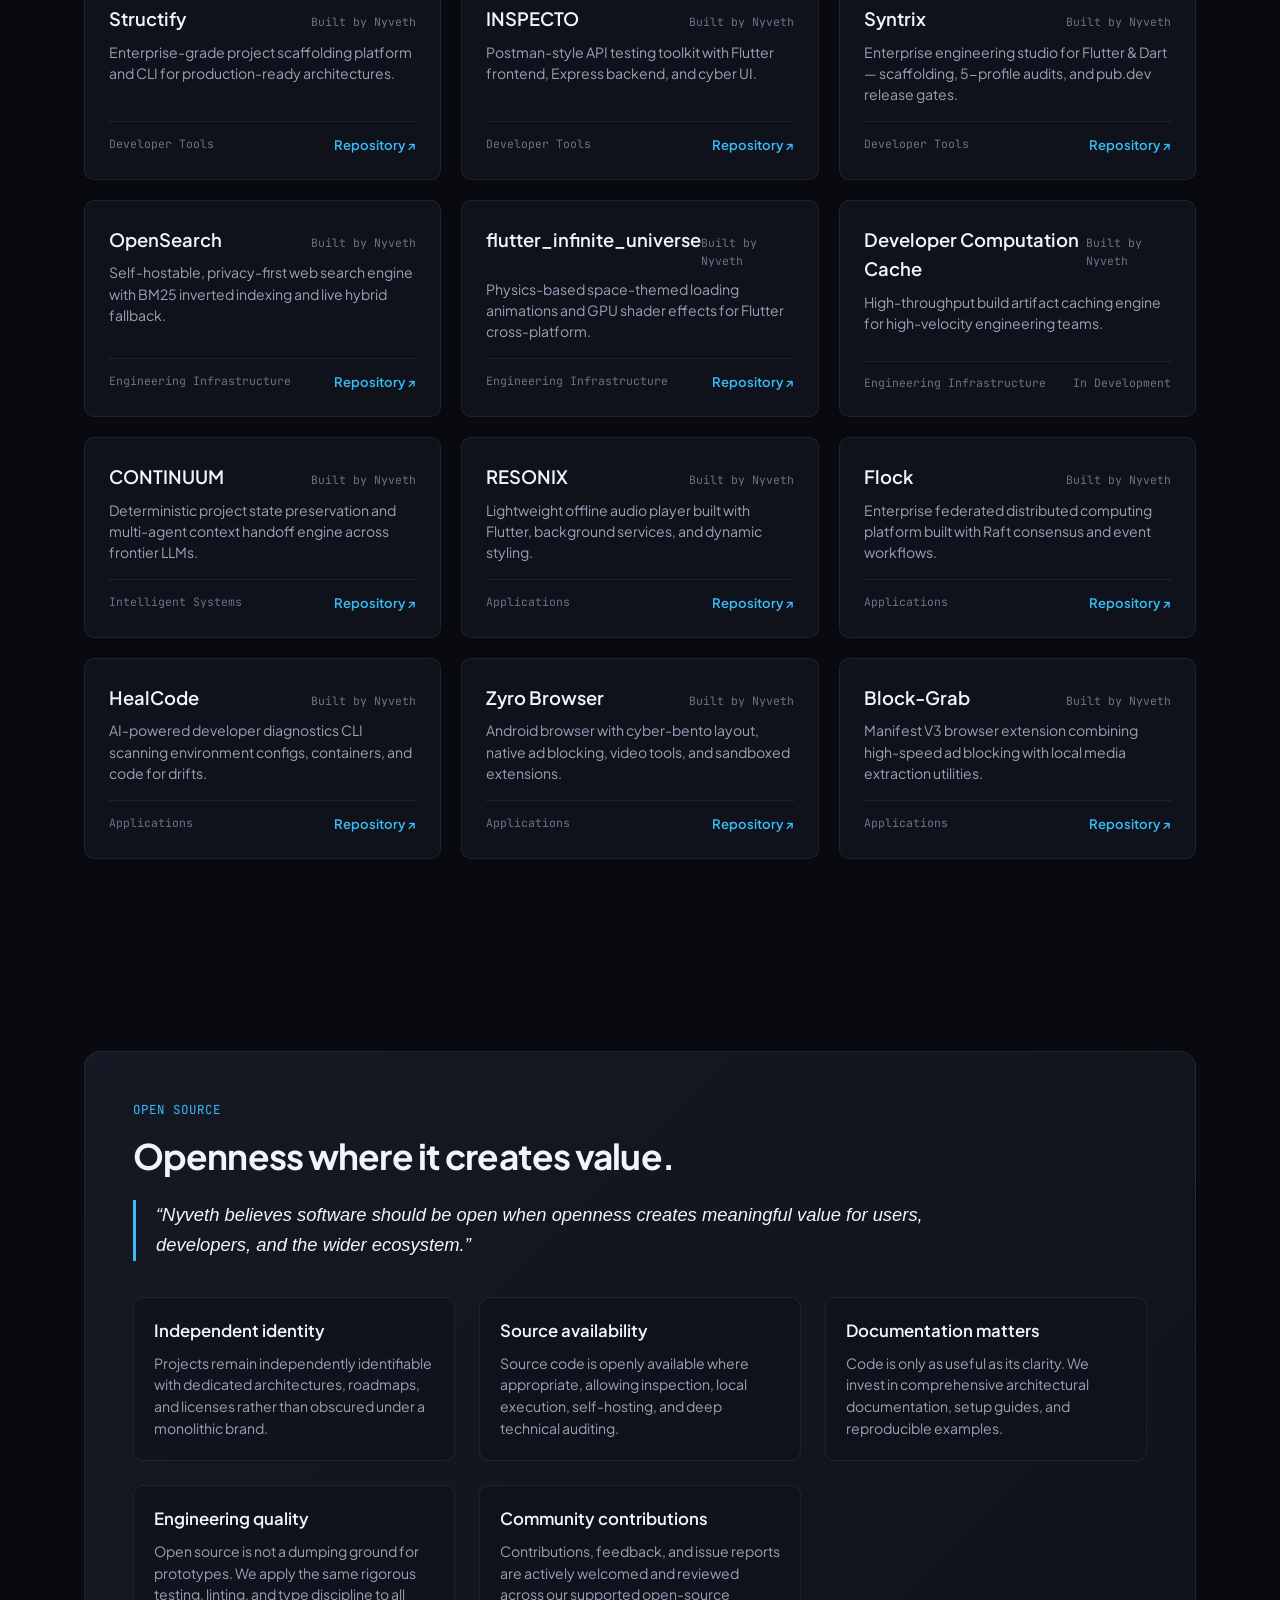
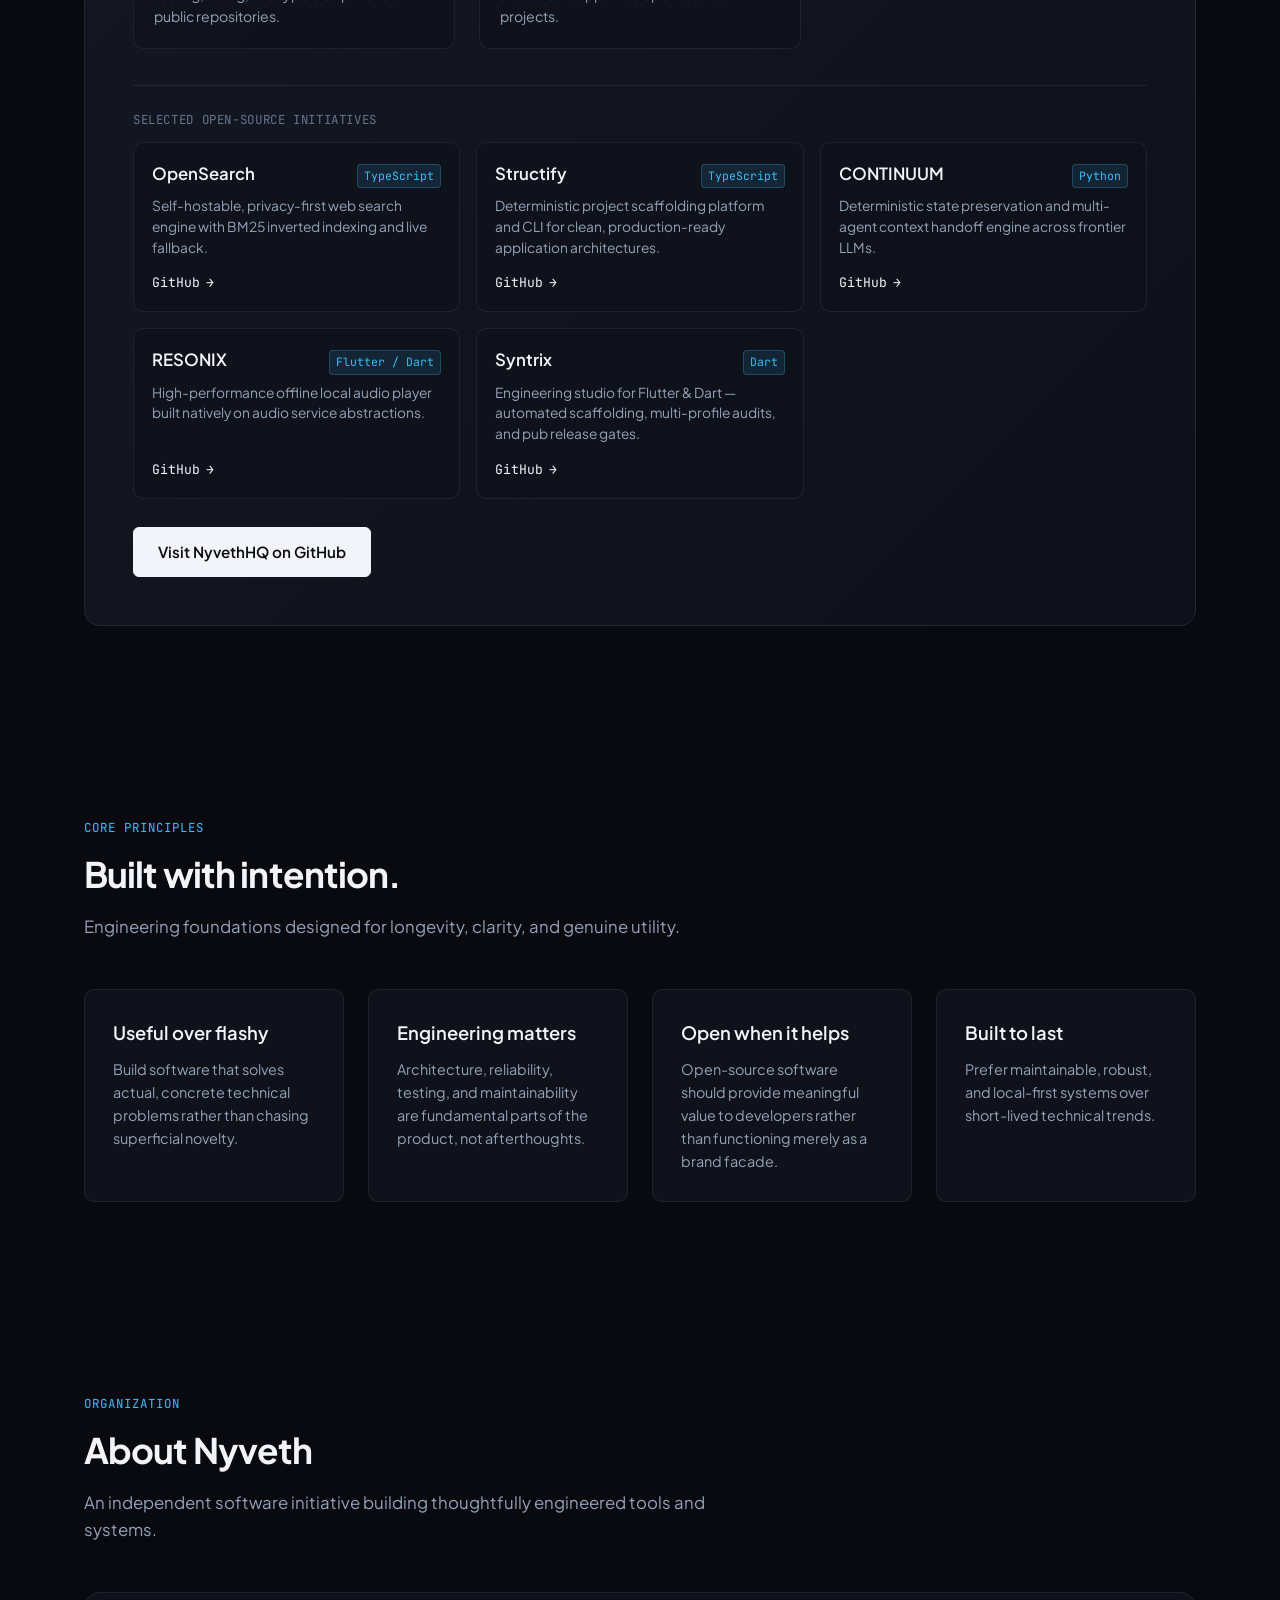
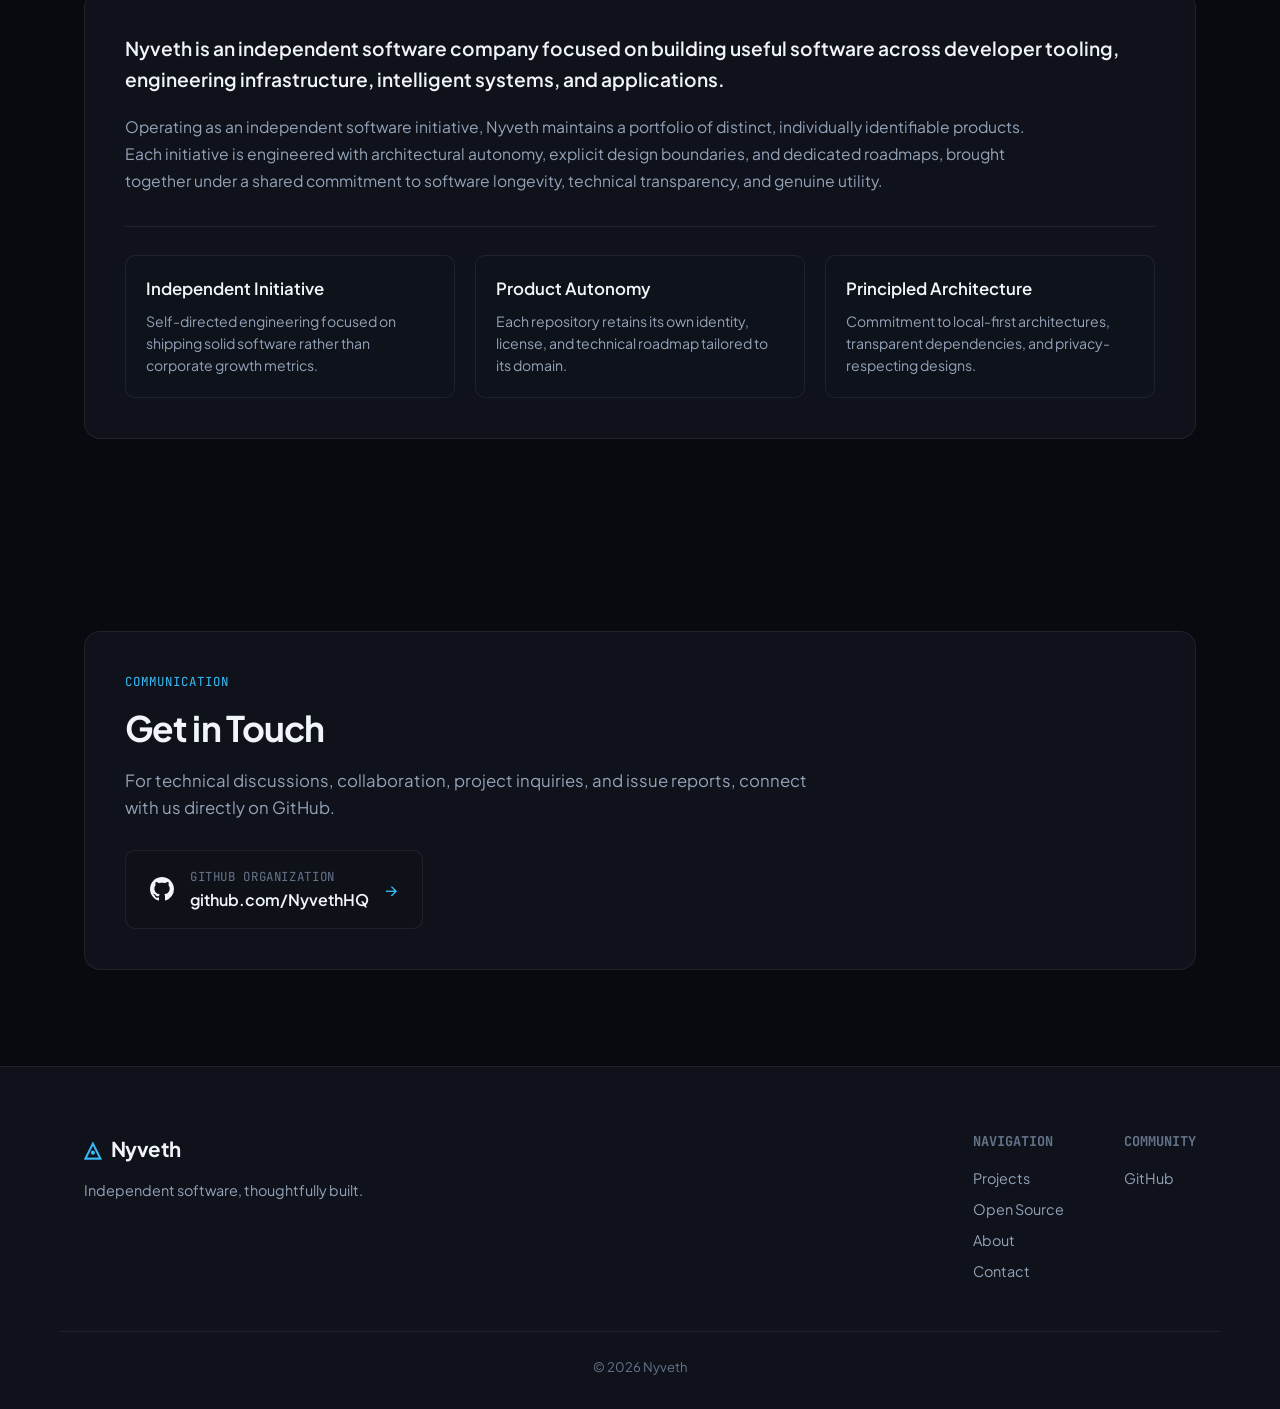
==== commit a2f126bc: "feat: implement milestone 8 contact section per spec" ====
--- a/index.html
+++ b/index.html
@@ -632,8 +632,37 @@
 
   </main>
 
+    <!-- Contact Section -->
+    <section class="contact-section" id="contact">
+      <div class="container">
+        <div class="contact-card">
+          <div class="section-tag">Communication</div>
+          <h2 class="section-title">Get in Touch</h2>
+          <p class="contact-text">
+            For technical discussions, collaboration, project inquiries, and issue reports, connect with us directly on GitHub.
+          </p>
+          <div class="contact-channels">
+            <a href="https://github.com/NyvethHQ" target="_blank" rel="noopener noreferrer" class="contact-channel-card">
+              <div class="channel-icon">
+                <svg width="24" height="24" viewBox="0 0 24 24" fill="currentColor" aria-hidden="true">
+                  <path d="M12 0C5.37 0 0 5.37 0 12c0 5.31 3.435 9.795 8.205 11.385.6.105.825-.255.825-.57 0-.285-.015-1.23-.015-2.235-3.015.555-3.795-.735-4.035-1.41-.135-.345-.72-1.41-1.23-1.695-.42-.225-1.02-.78-.015-.795.945-.015 1.62.87 1.845 1.23 1.08 1.815 2.805 1.305 3.495.99.105-.78.42-1.305.765-1.605-2.67-.3-5.46-1.335-5.46-5.925 0-1.305.465-2.385 1.23-3.225-.12-.3-.54-1.53.12-3.18 0 0 1.005-.315 3.3 1.23.96-.27 1.98-.405 3-.405s2.04.135 3 .405c2.295-1.56 3.3-1.23 3.3-1.23.66 1.65.24 2.88.12 3.18.765.84 1.23 1.905 1.23 3.225 0 4.605-2.805 5.625-5.475 5.925.435.375.81 1.095.81 2.22 0 1.605-.015 2.895-.015 3.3 0 .315.225.69.825.57A12.02 12.02 0 0024 12c0-6.63-5.37-12-12-12z"/>
+                </svg>
+              </div>
+              <div class="channel-info">
+                <span class="channel-name">GitHub Organization</span>
+                <span class="channel-value">github.com/NyvethHQ</span>
+              </div>
+              <span class="channel-arrow" aria-hidden="true">→</span>
+            </a>
+          </div>
+        </div>
+      </div>
+    </section>
+
+  </main>
+
   <!-- Footer -->
-  <footer class="site-footer" id="contact">
+  <footer class="site-footer">
     <div class="container footer-inner">
       <div class="footer-brand">
         <div class="brand-logo">
@@ -645,21 +674,20 @@
 
       <div class="footer-links">
         <div class="link-group">
-          <h5>Ecosystem</h5>
-          <a href="#featured">Featured</a>
-          <a href="#projects">All Projects</a>
+          <h5>Navigation</h5>
+          <a href="#projects">Projects</a>
           <a href="#open-source">Open Source</a>
-          <a href="#philosophy">Philosophy</a>
+          <a href="#about">About</a>
+          <a href="#contact">Contact</a>
         </div>
         <div class="link-group">
-          <h5>Connect</h5>
-          <a href="https://github.com/NyvethHQ" target="_blank" rel="noopener noreferrer">GitHub Org</a>
-          <a href="https://github.com/Ashish6298" target="_blank" rel="noopener noreferrer">Founder Profile</a>
+          <h5>Community</h5>
+          <a href="https://github.com/NyvethHQ" target="_blank" rel="noopener noreferrer">GitHub</a>
         </div>
       </div>
     </div>
     <div class="container footer-bottom">
-      <p>&copy; <span id="current-year">2026</span> Nyveth. Open source software ecosystem.</p>
+      <p>&copy; <span id="current-year">2026</span> Nyveth</p>
     </div>
   </footer>
 
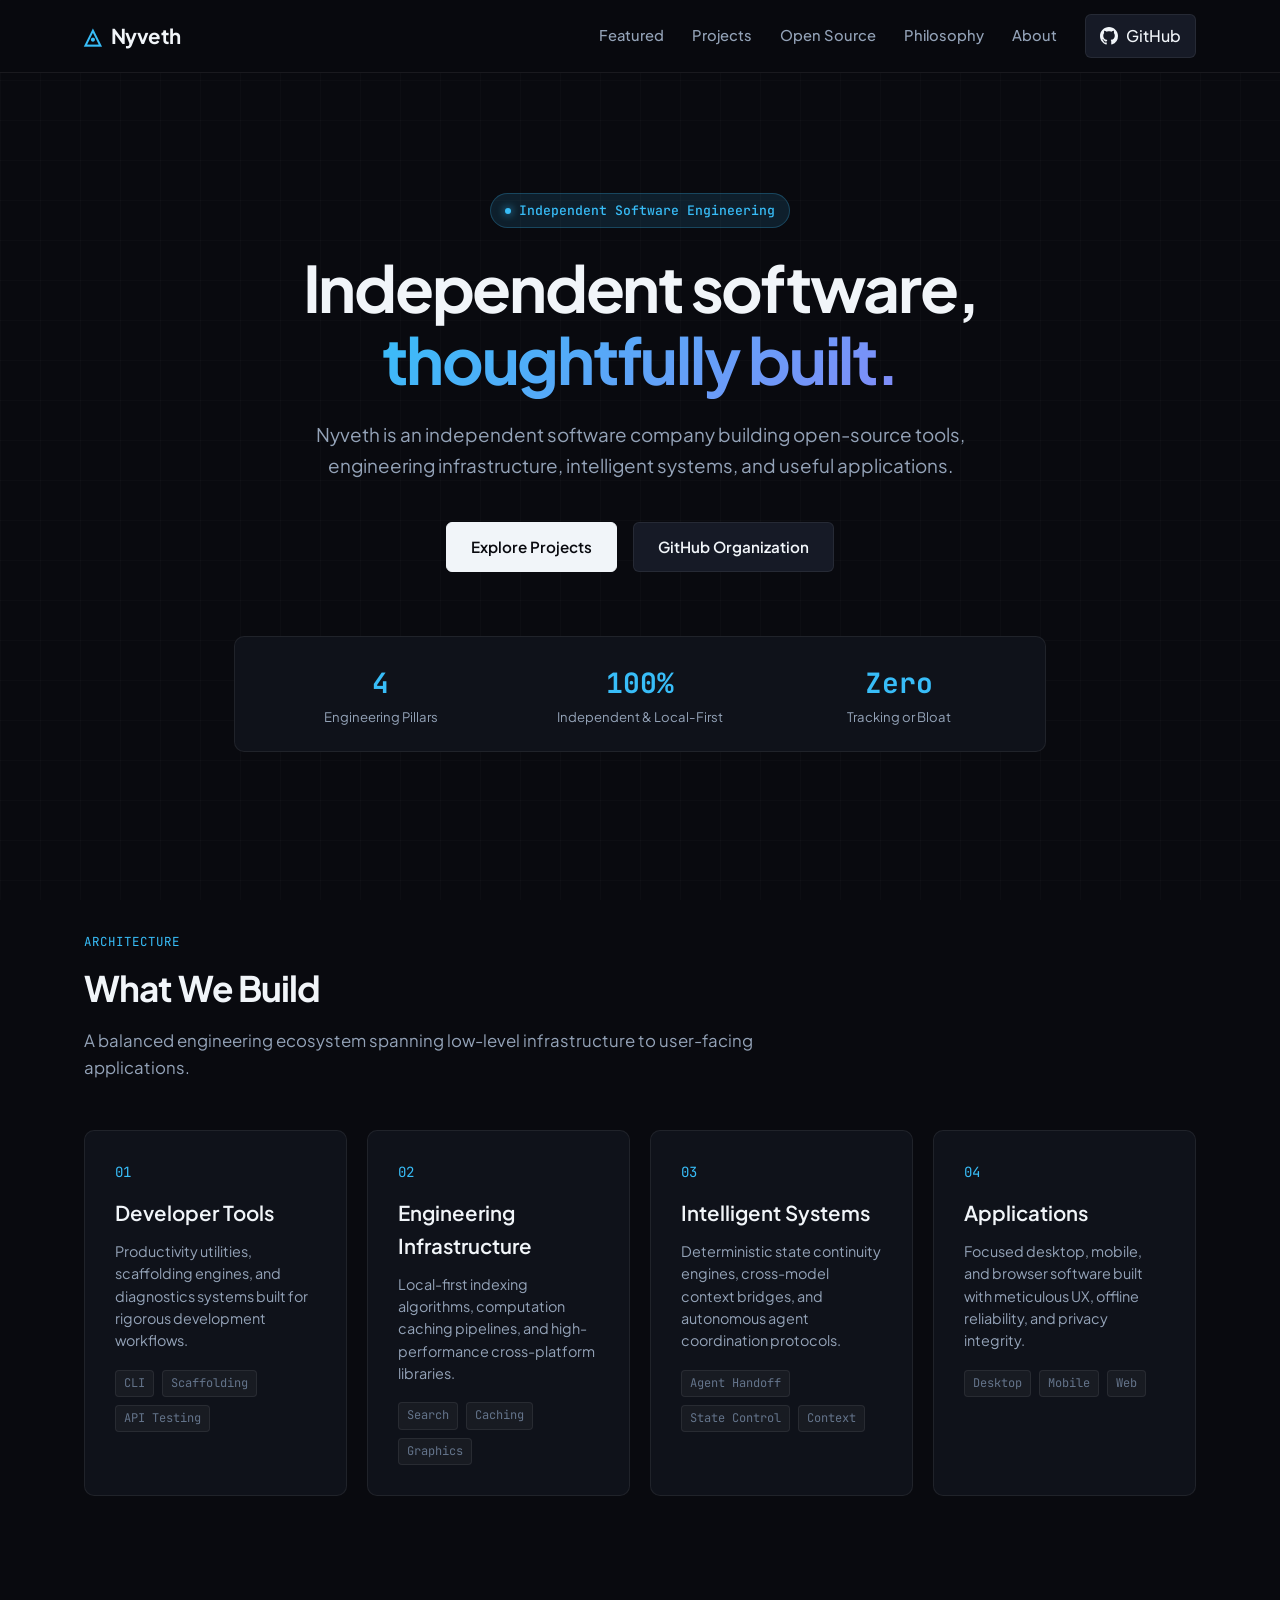
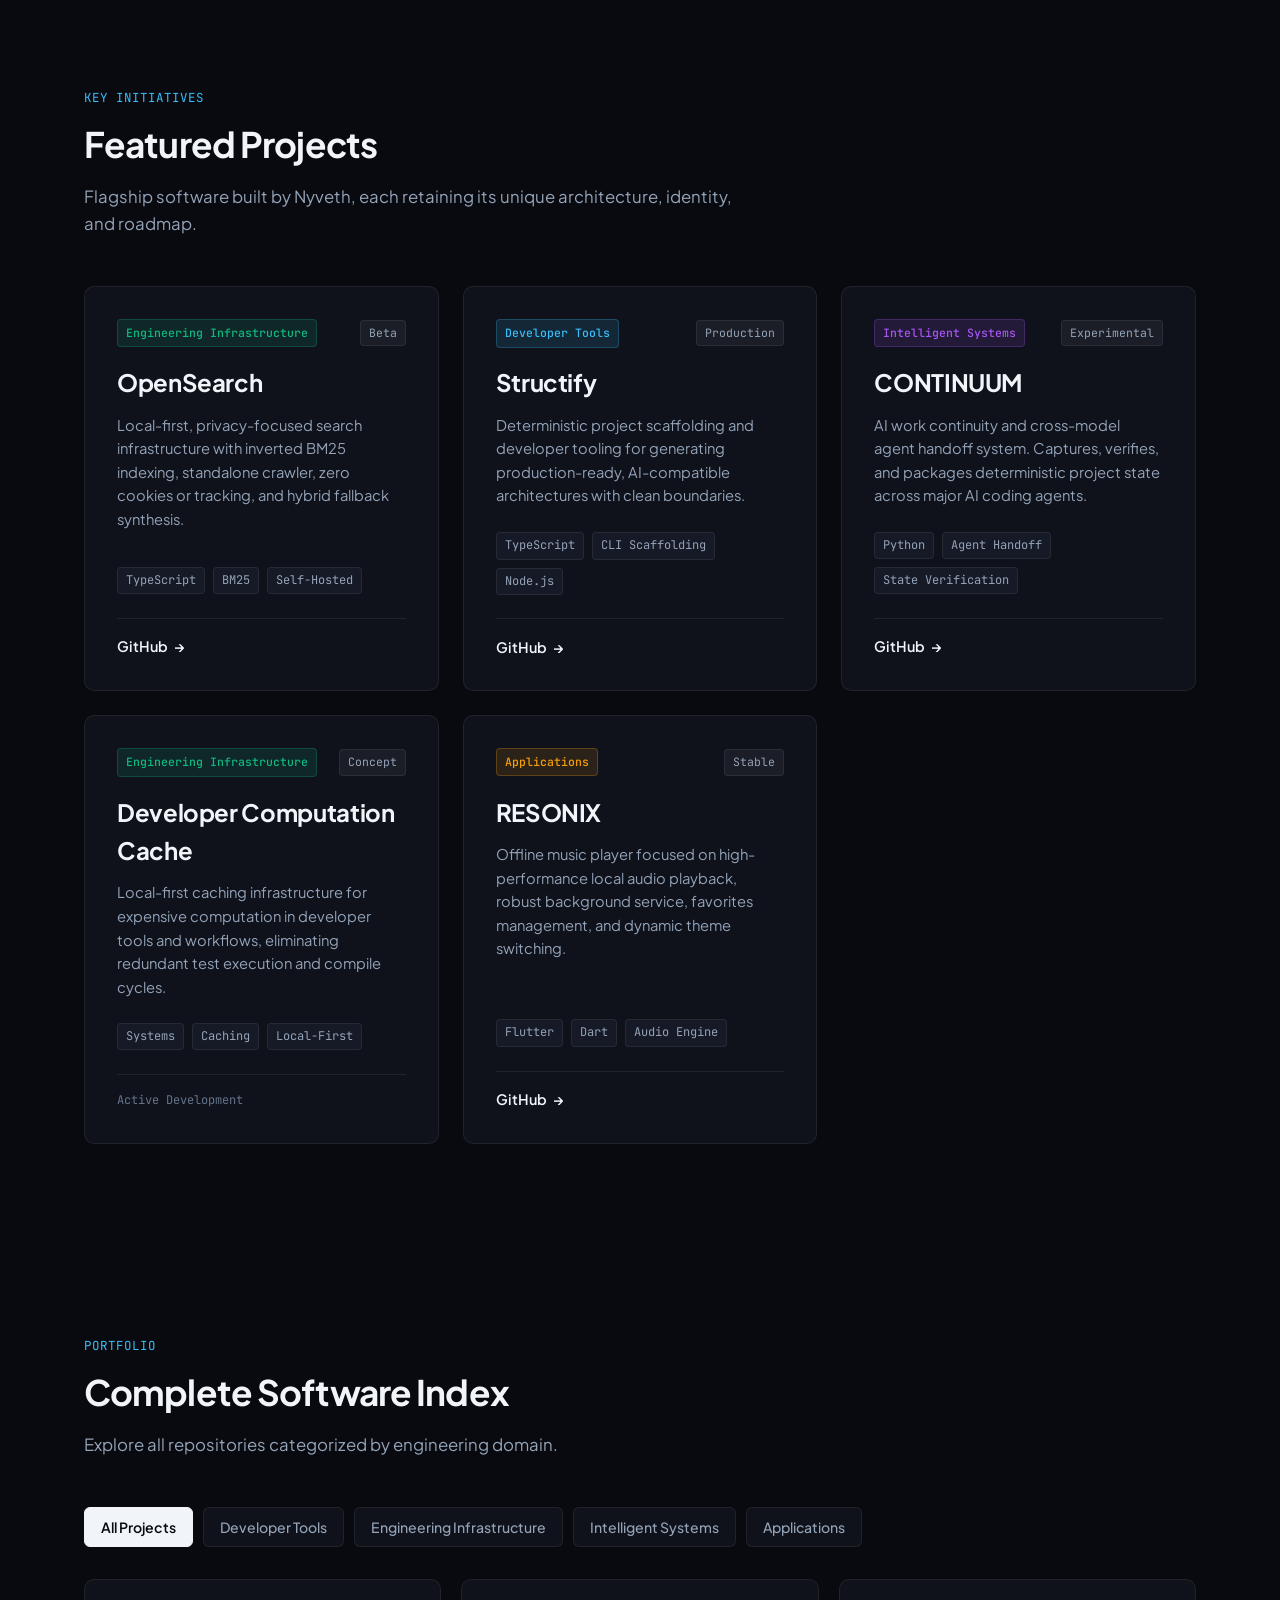
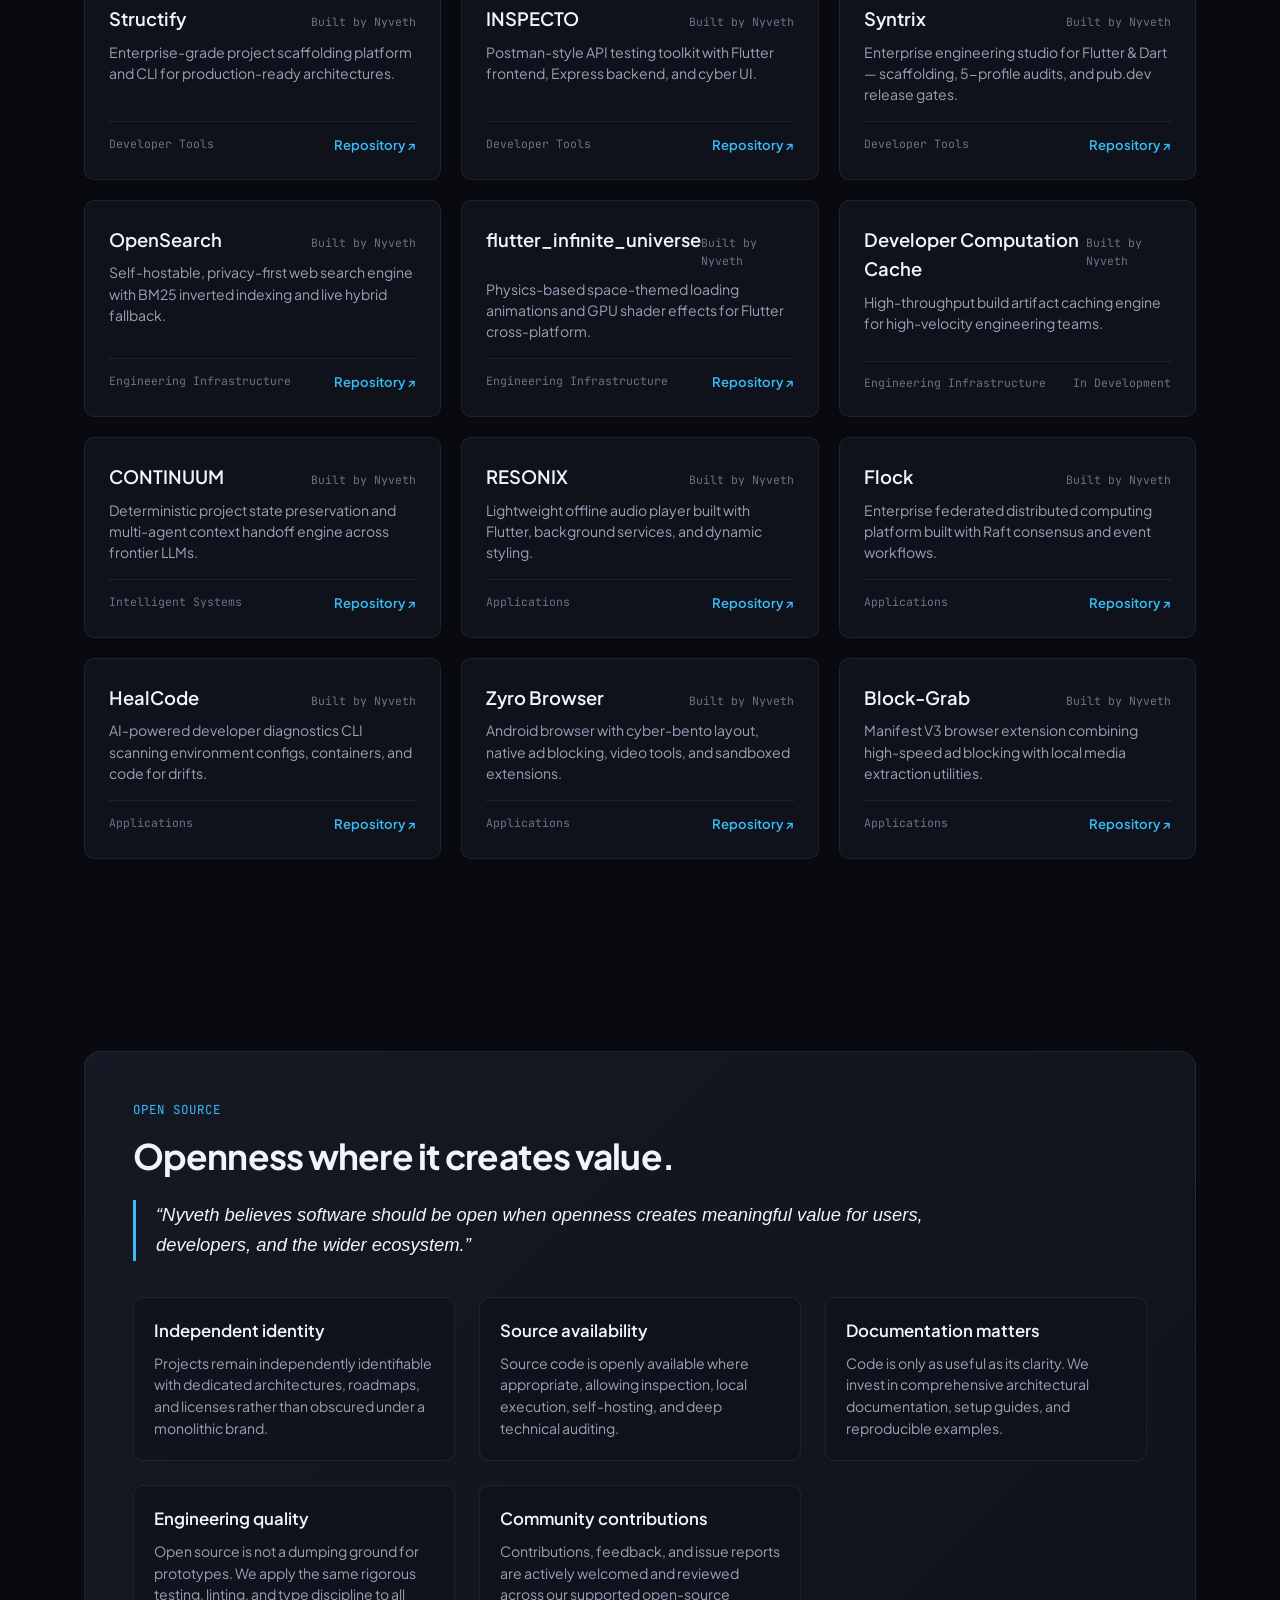
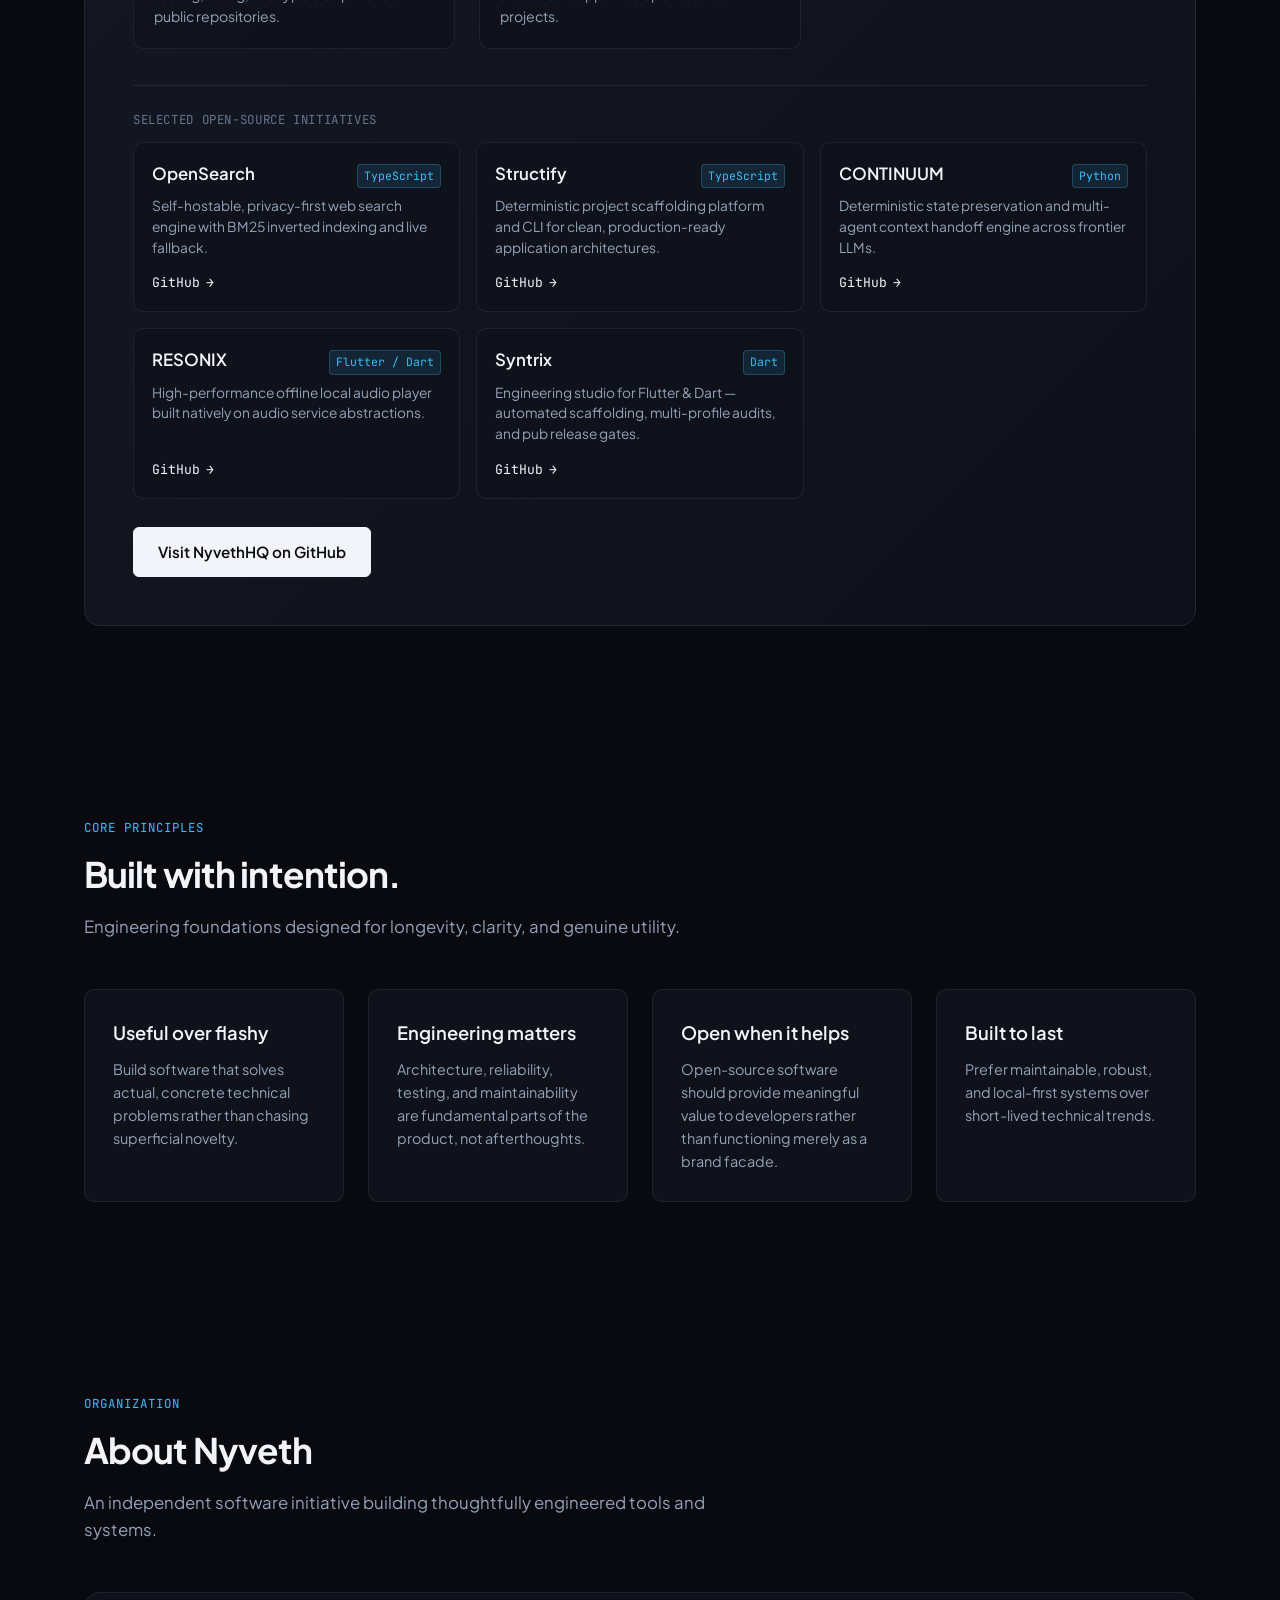
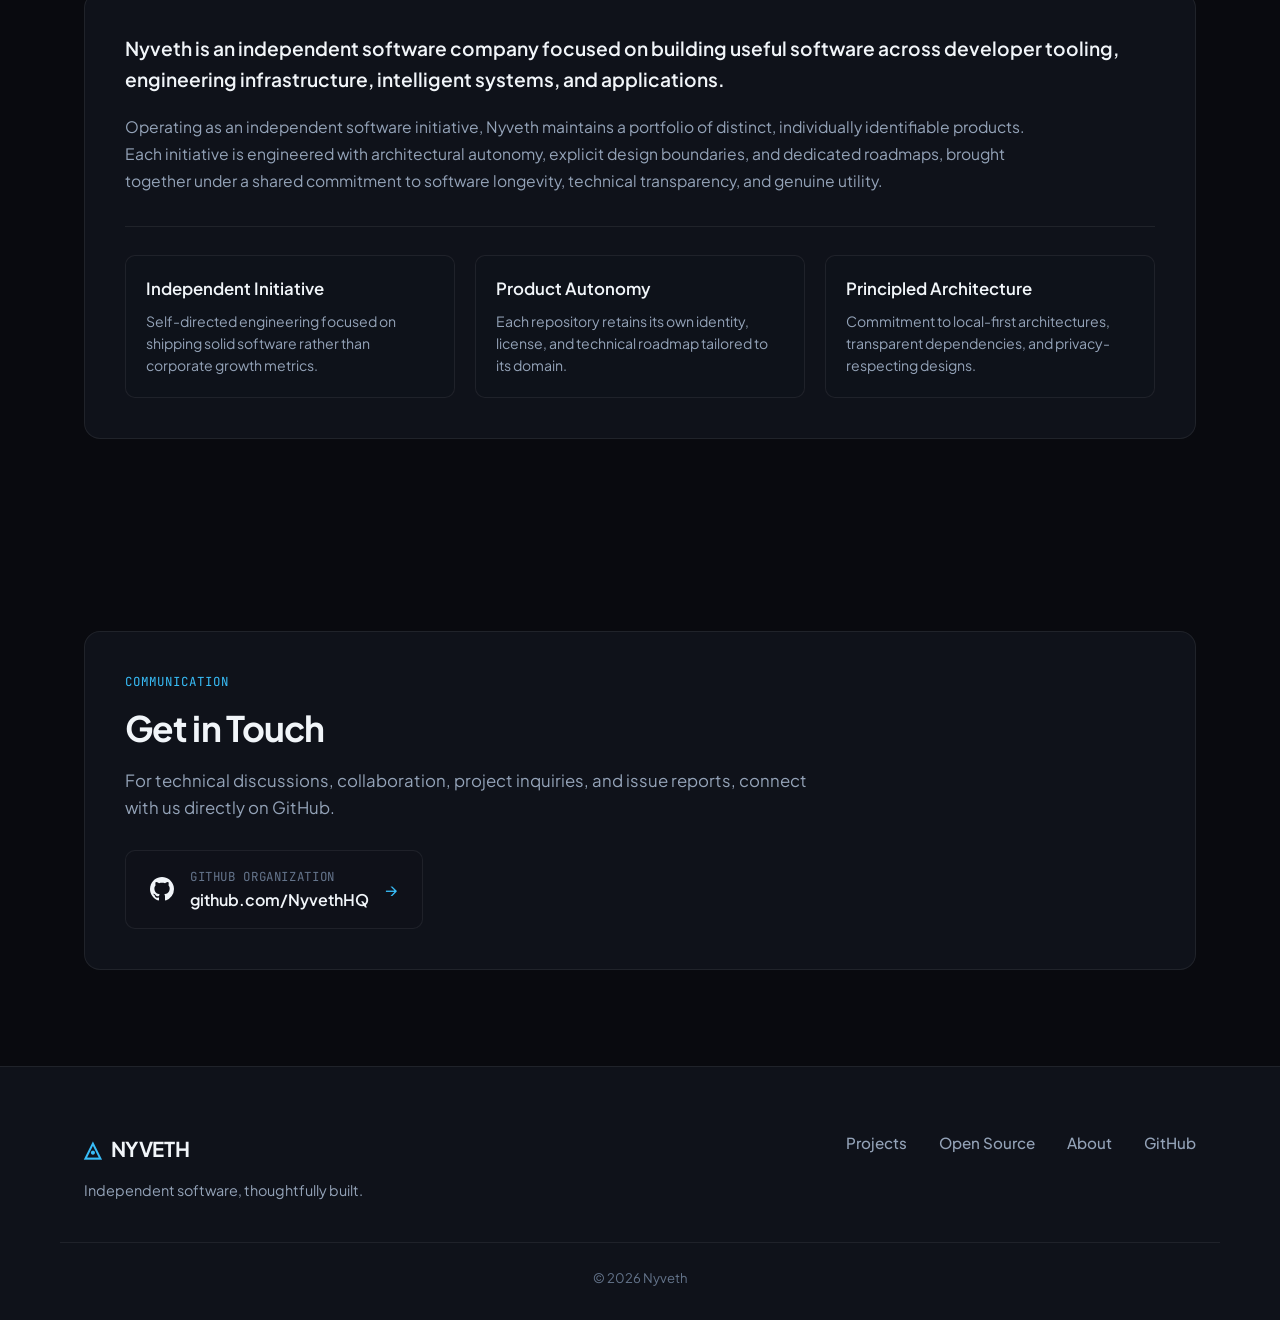
==== commit a9d51e7a: "feat: implement milestone 9 footer specification" ====
--- a/index.html
+++ b/index.html
@@ -667,24 +667,17 @@
       <div class="footer-brand">
         <div class="brand-logo">
           <span class="logo-symbol" aria-hidden="true">◬</span>
-          <span class="brand-name">Nyveth</span>
+          <span class="brand-name">NYVETH</span>
         </div>
         <p class="footer-tagline">Independent software, thoughtfully built.</p>
       </div>
 
-      <div class="footer-links">
-        <div class="link-group">
-          <h5>Navigation</h5>
-          <a href="#projects">Projects</a>
-          <a href="#open-source">Open Source</a>
-          <a href="#about">About</a>
-          <a href="#contact">Contact</a>
-        </div>
-        <div class="link-group">
-          <h5>Community</h5>
-          <a href="https://github.com/NyvethHQ" target="_blank" rel="noopener noreferrer">GitHub</a>
-        </div>
-      </div>
+      <nav class="footer-nav" aria-label="Footer Navigation">
+        <a href="#projects" class="footer-link">Projects</a>
+        <a href="#open-source" class="footer-link">Open Source</a>
+        <a href="#about" class="footer-link">About</a>
+        <a href="https://github.com/NyvethHQ" target="_blank" rel="noopener noreferrer" class="footer-link">GitHub</a>
+      </nav>
     </div>
     <div class="container footer-bottom">
       <p>&copy; <span id="current-year">2026</span> Nyveth</p>
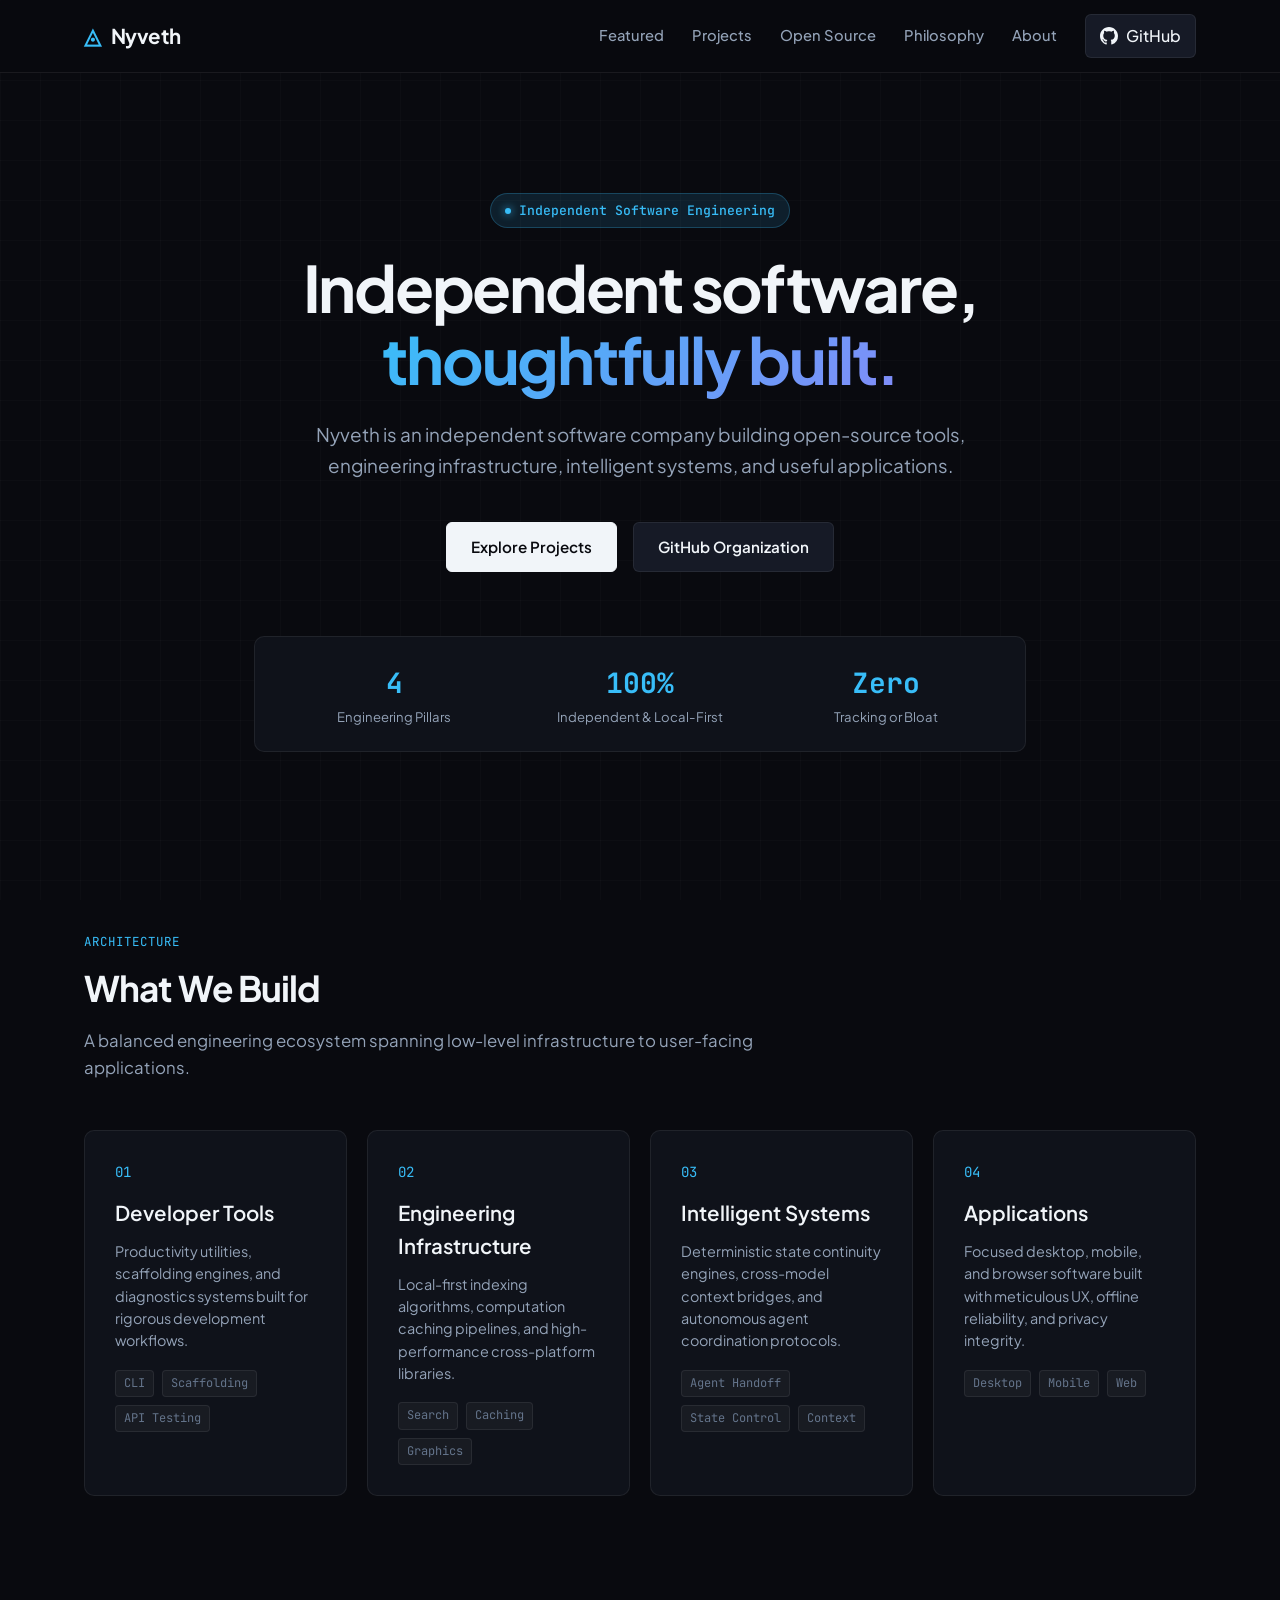
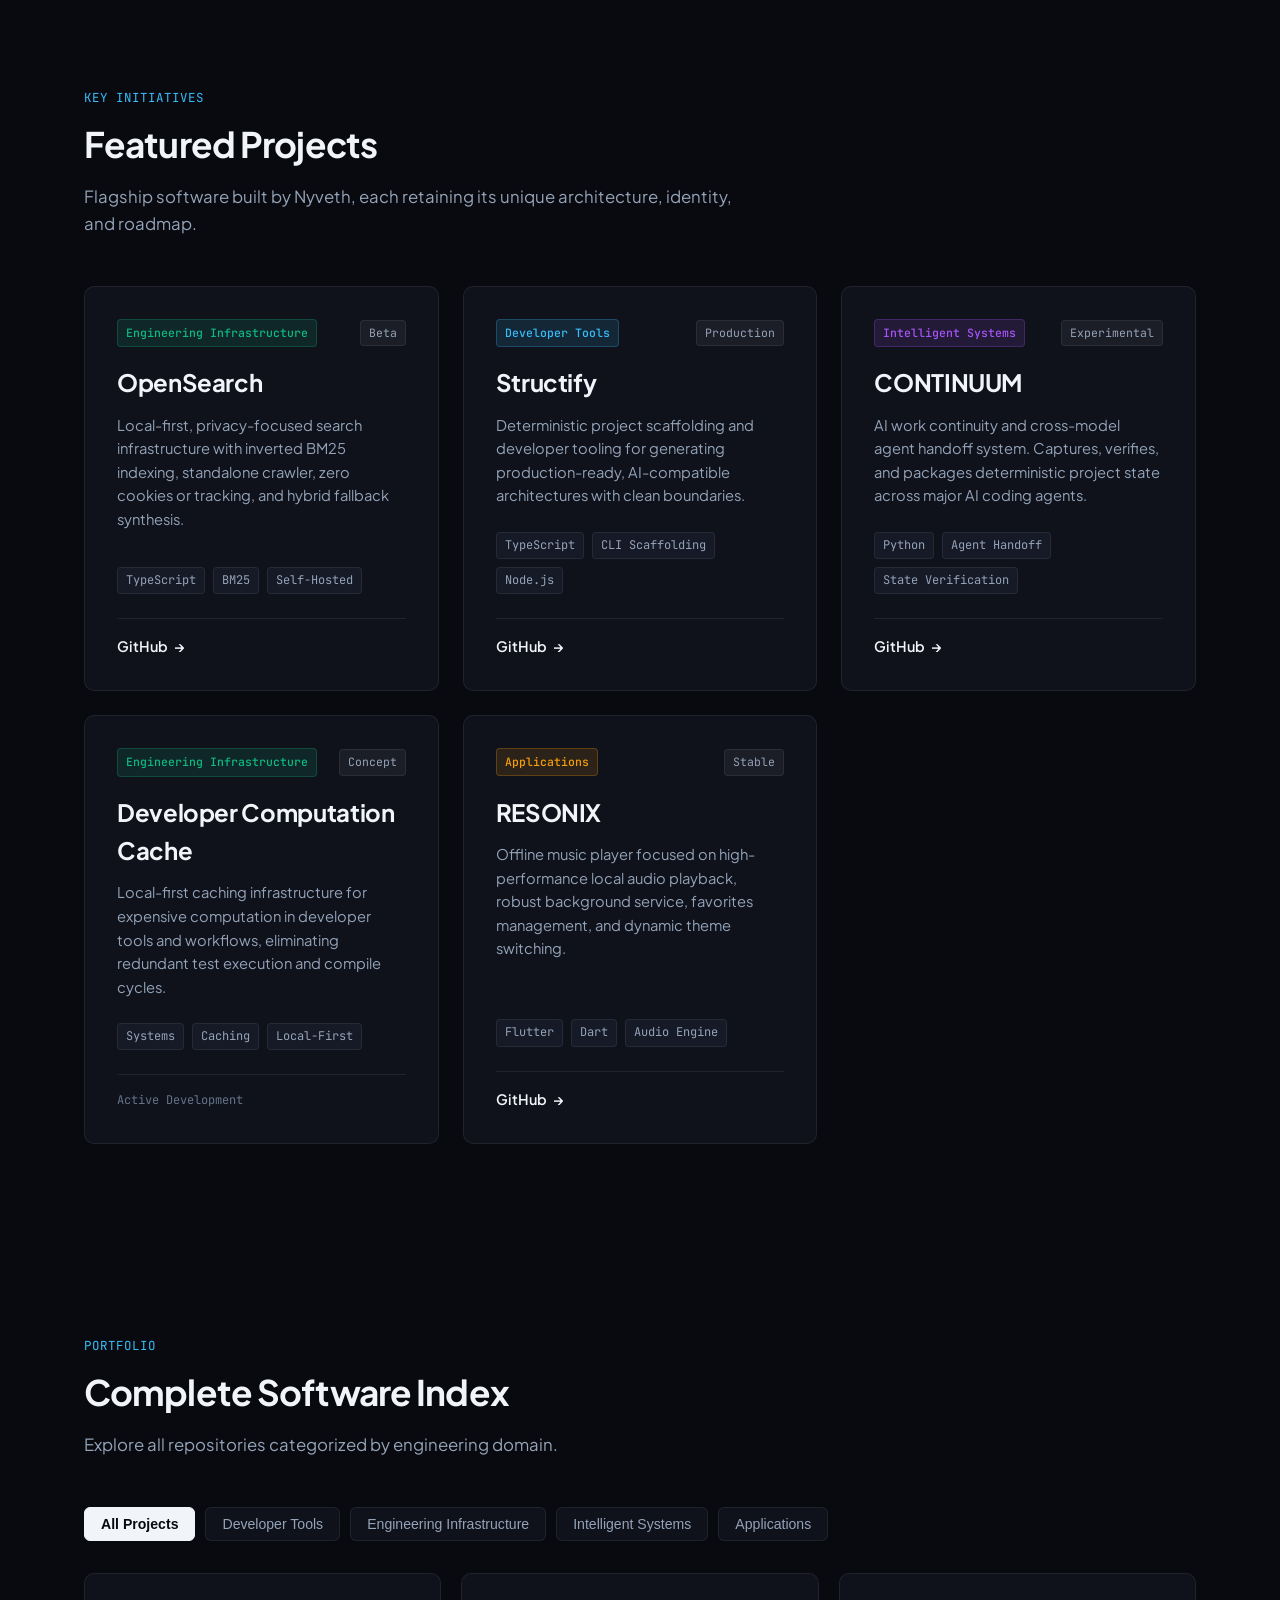
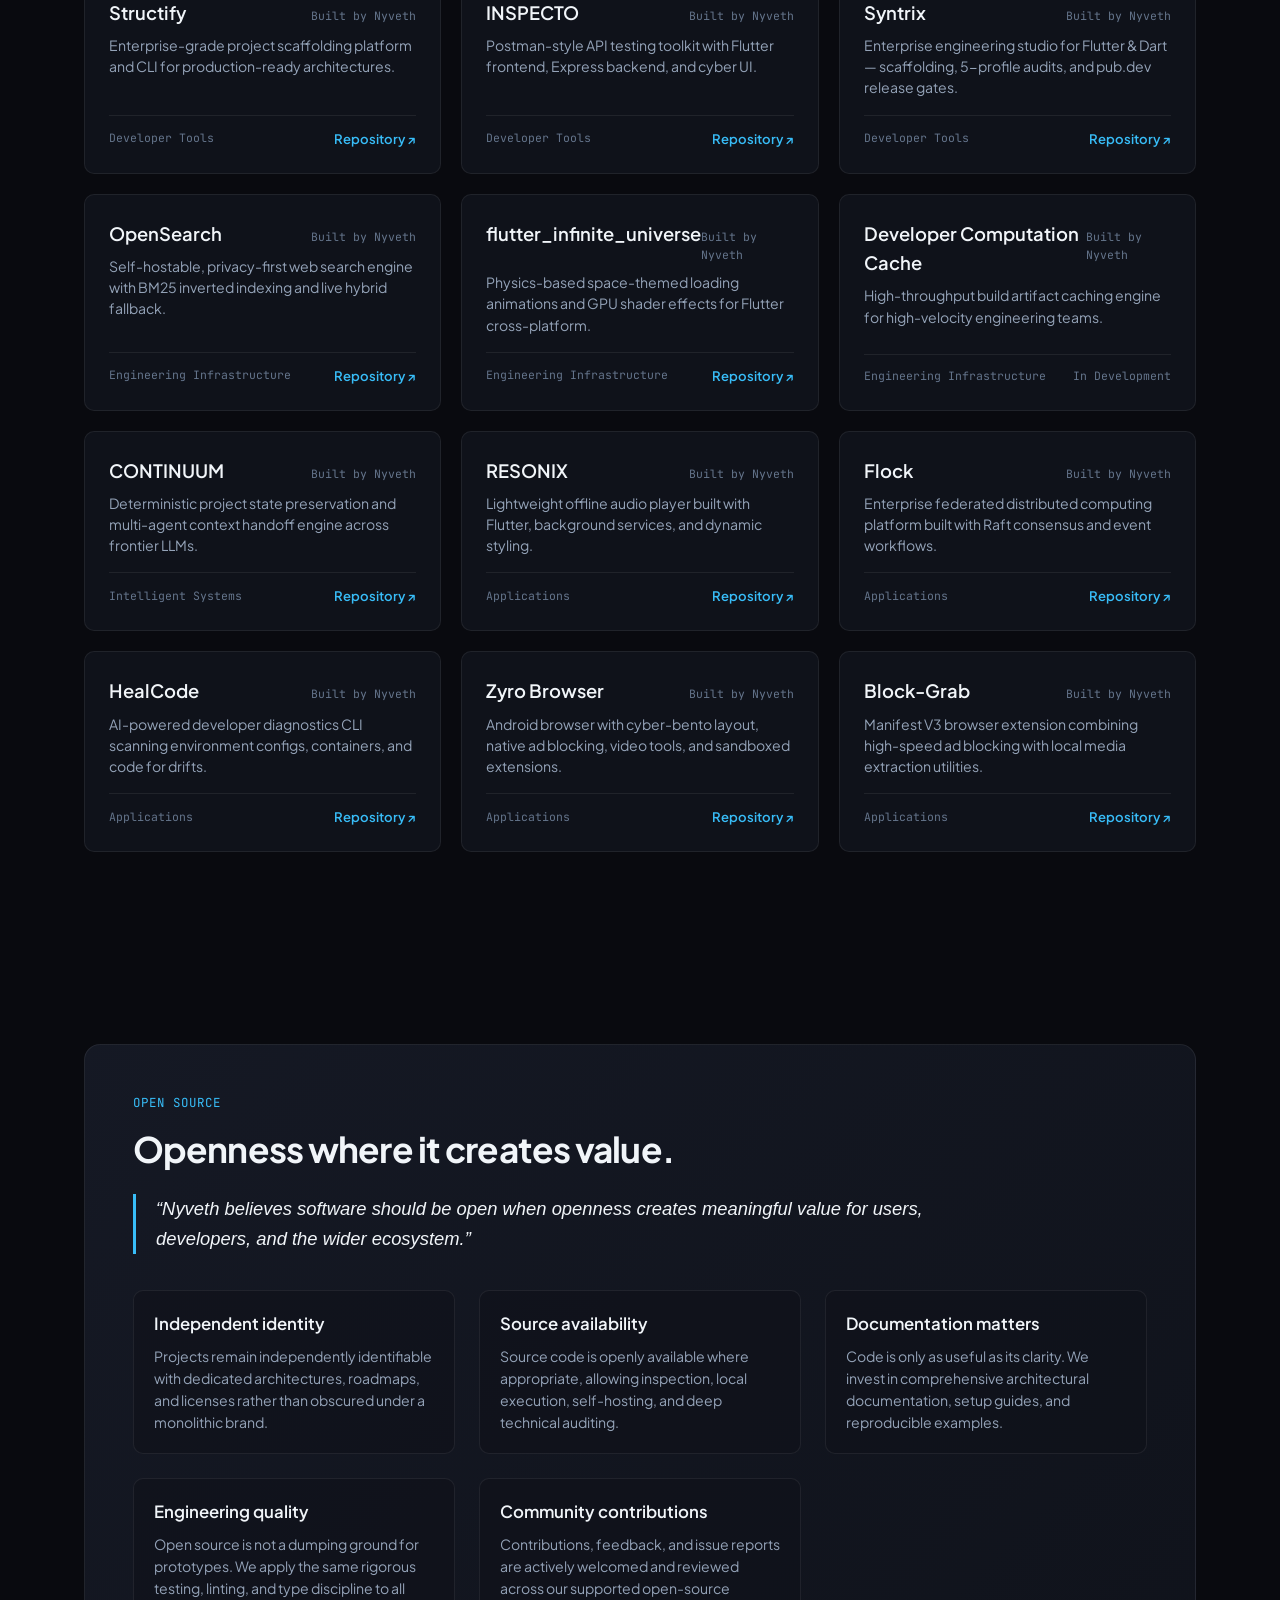
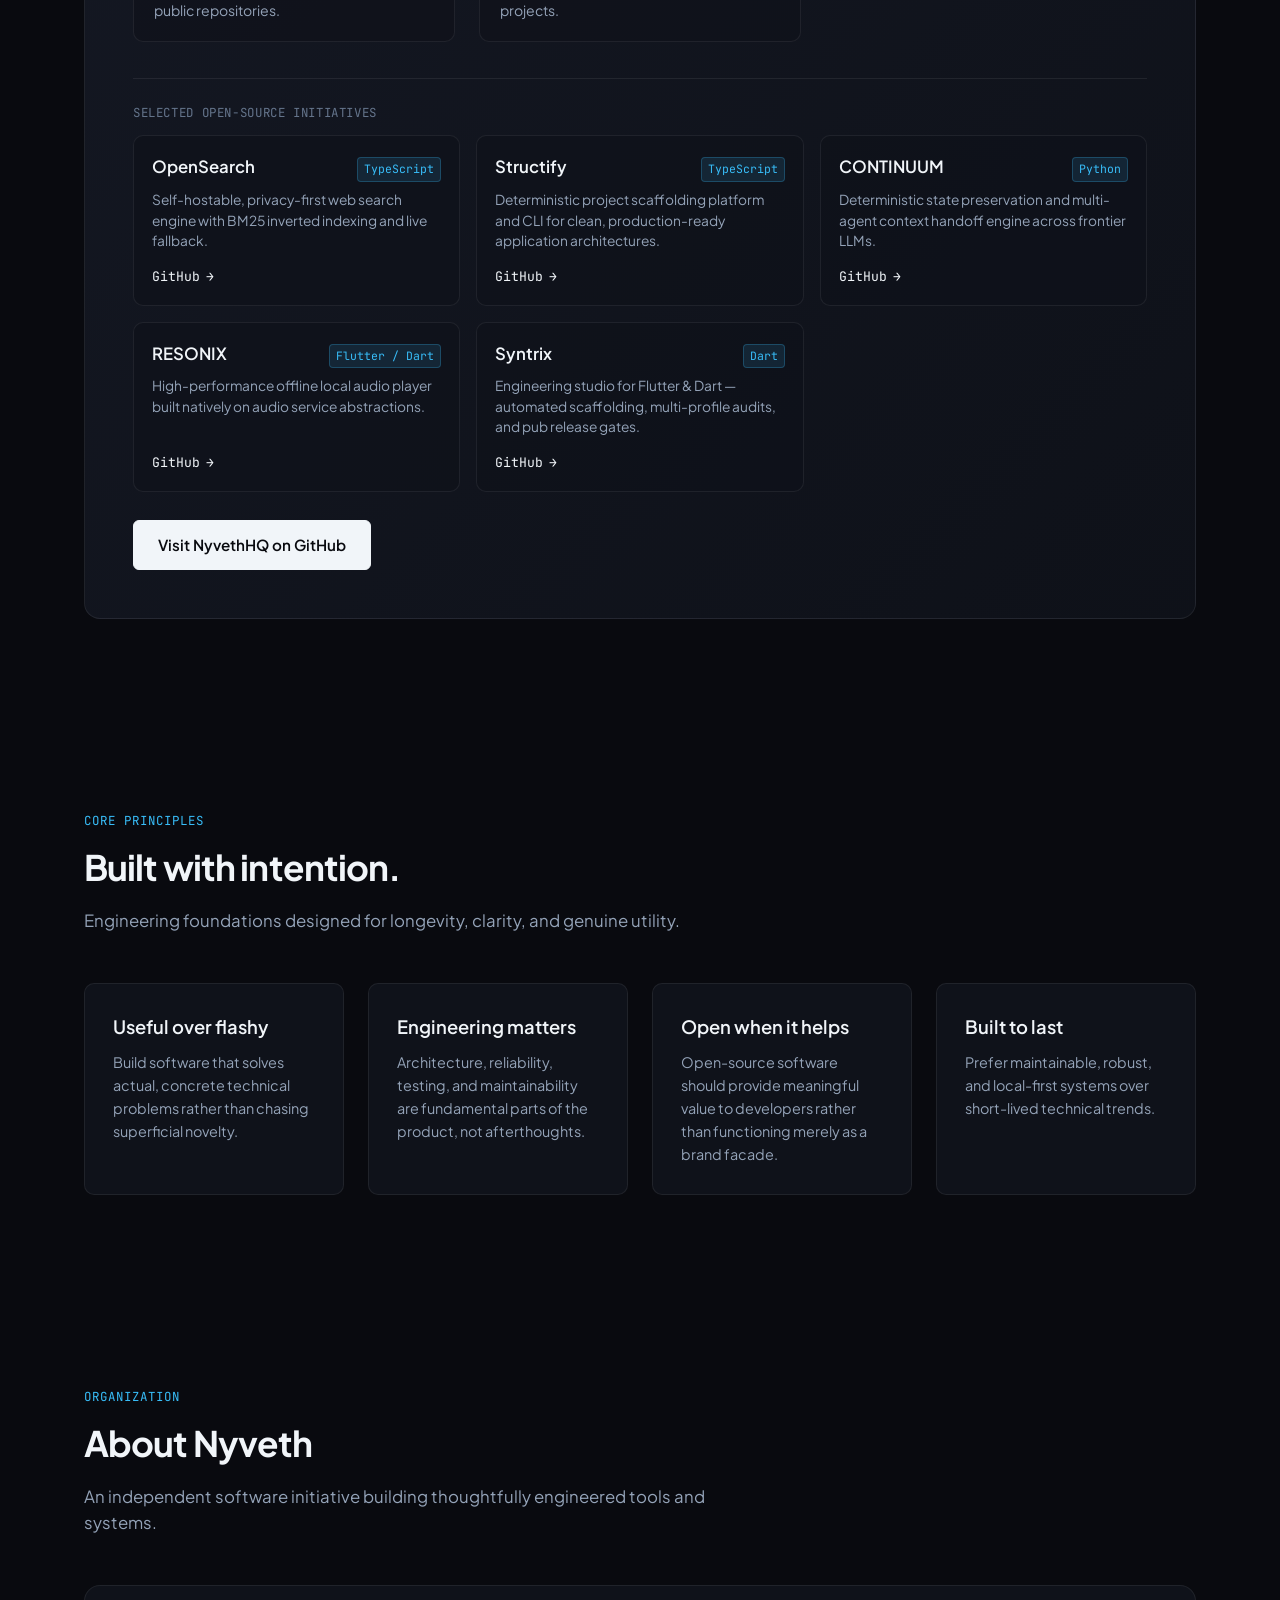
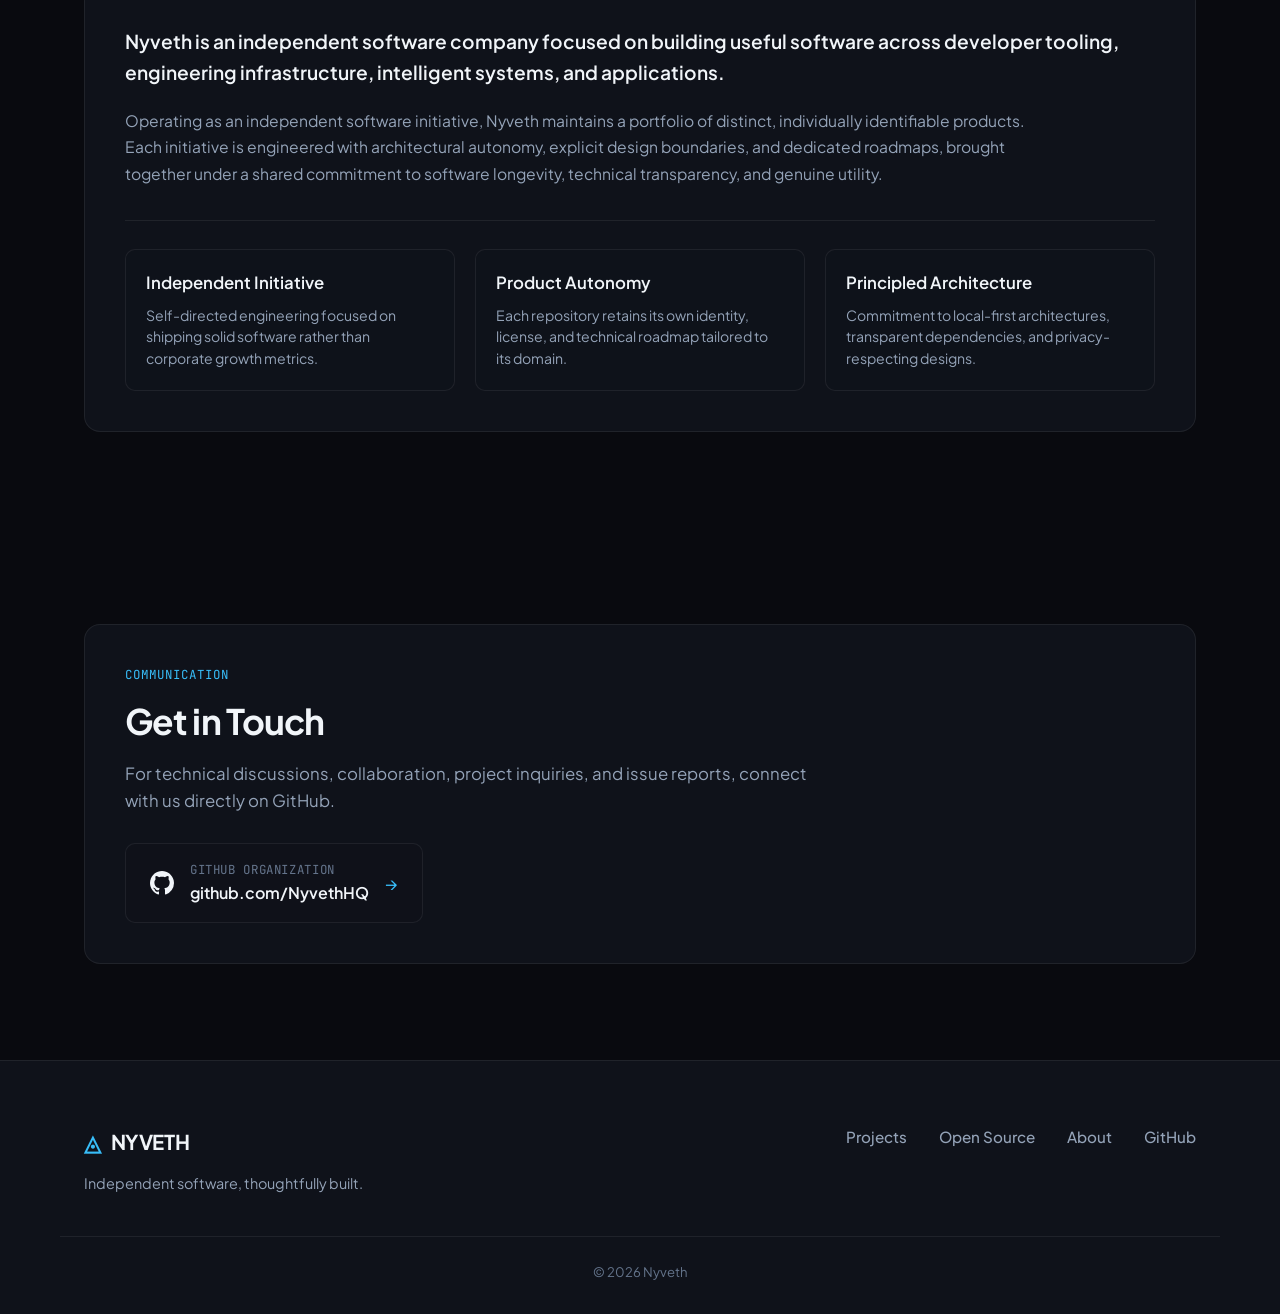
==== commit 22175fbd: "feat: implement milestone 12 accessibility standards and skip navigation" ====
--- a/index.html
+++ b/index.html
@@ -28,6 +28,9 @@
   <link rel="stylesheet" href="css/global.css">
 </head>
 <body>
+
+  <!-- Skip to Content Accessibility Link -->
+  <a href="#hero" class="skip-link">Skip to main content</a>
 
   <!-- Background Canvas Grid Accent -->
   <div class="grid-background" aria-hidden="true"></div>
